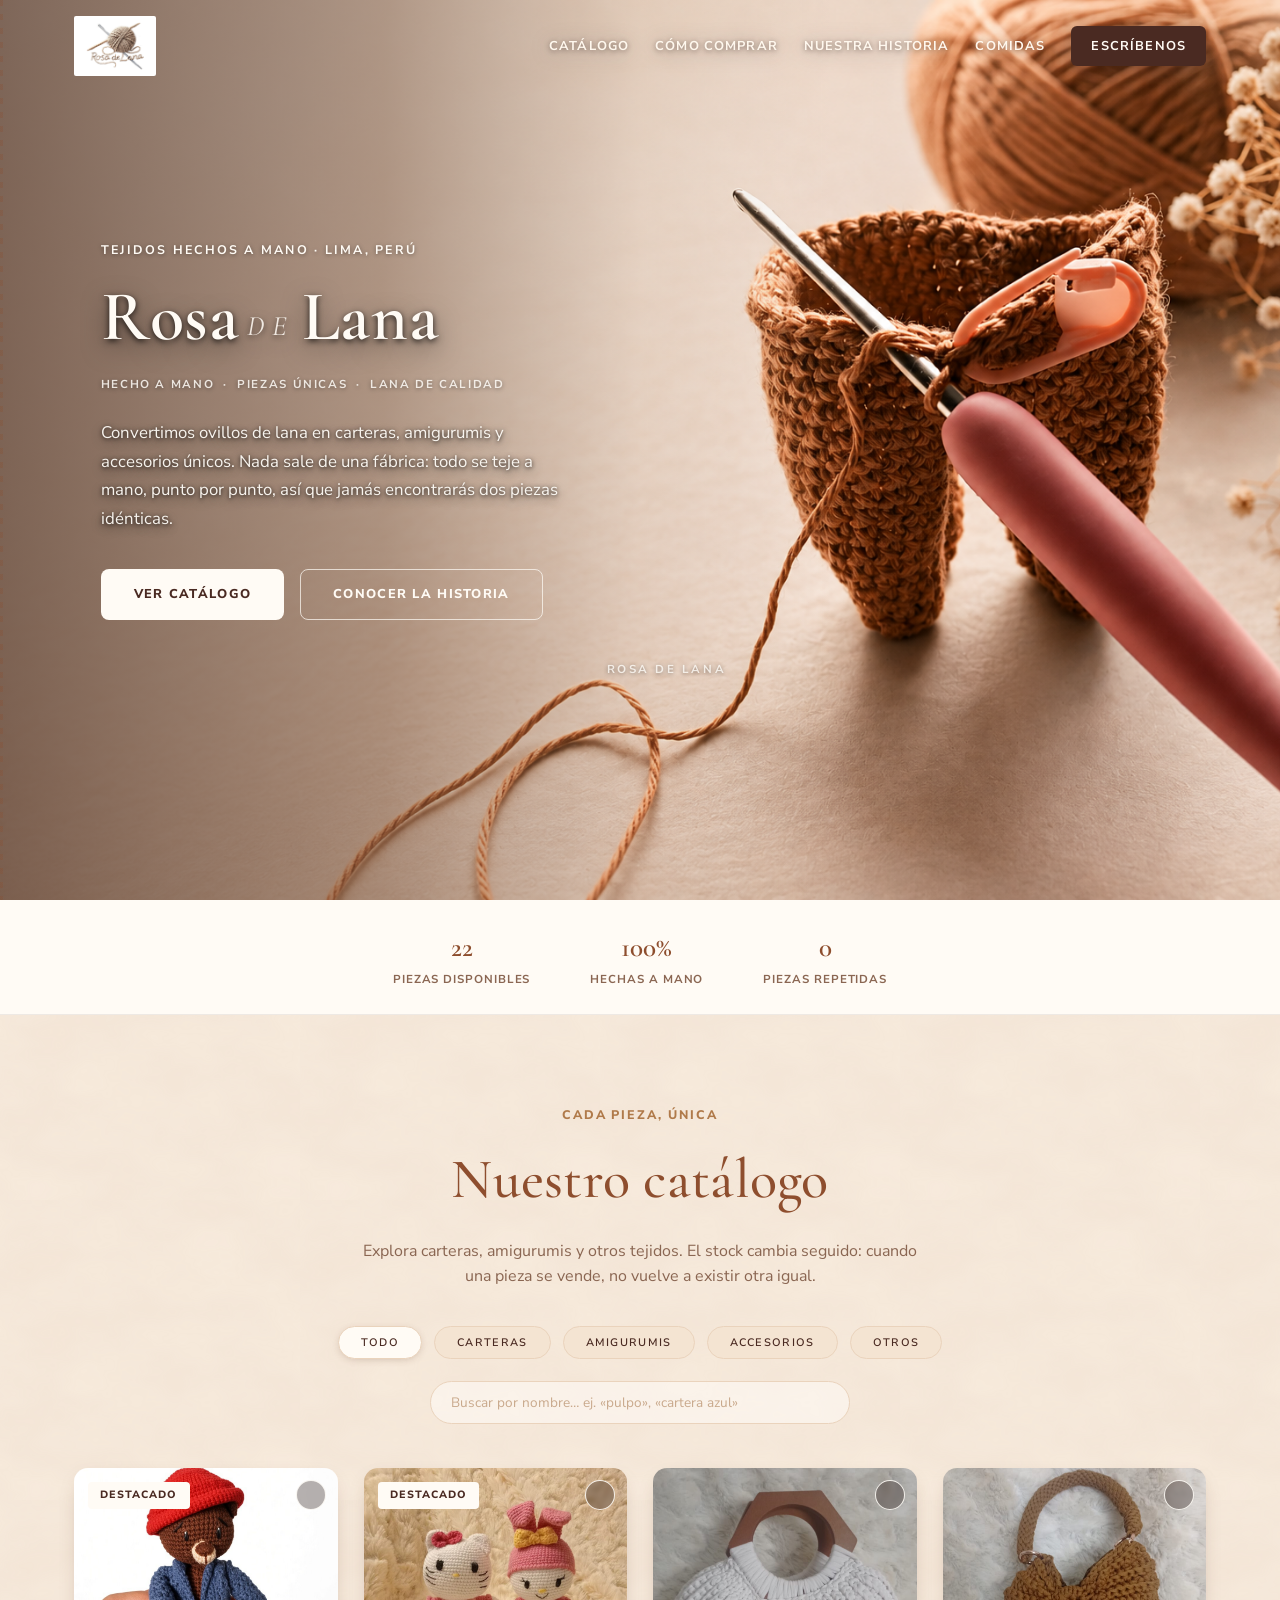
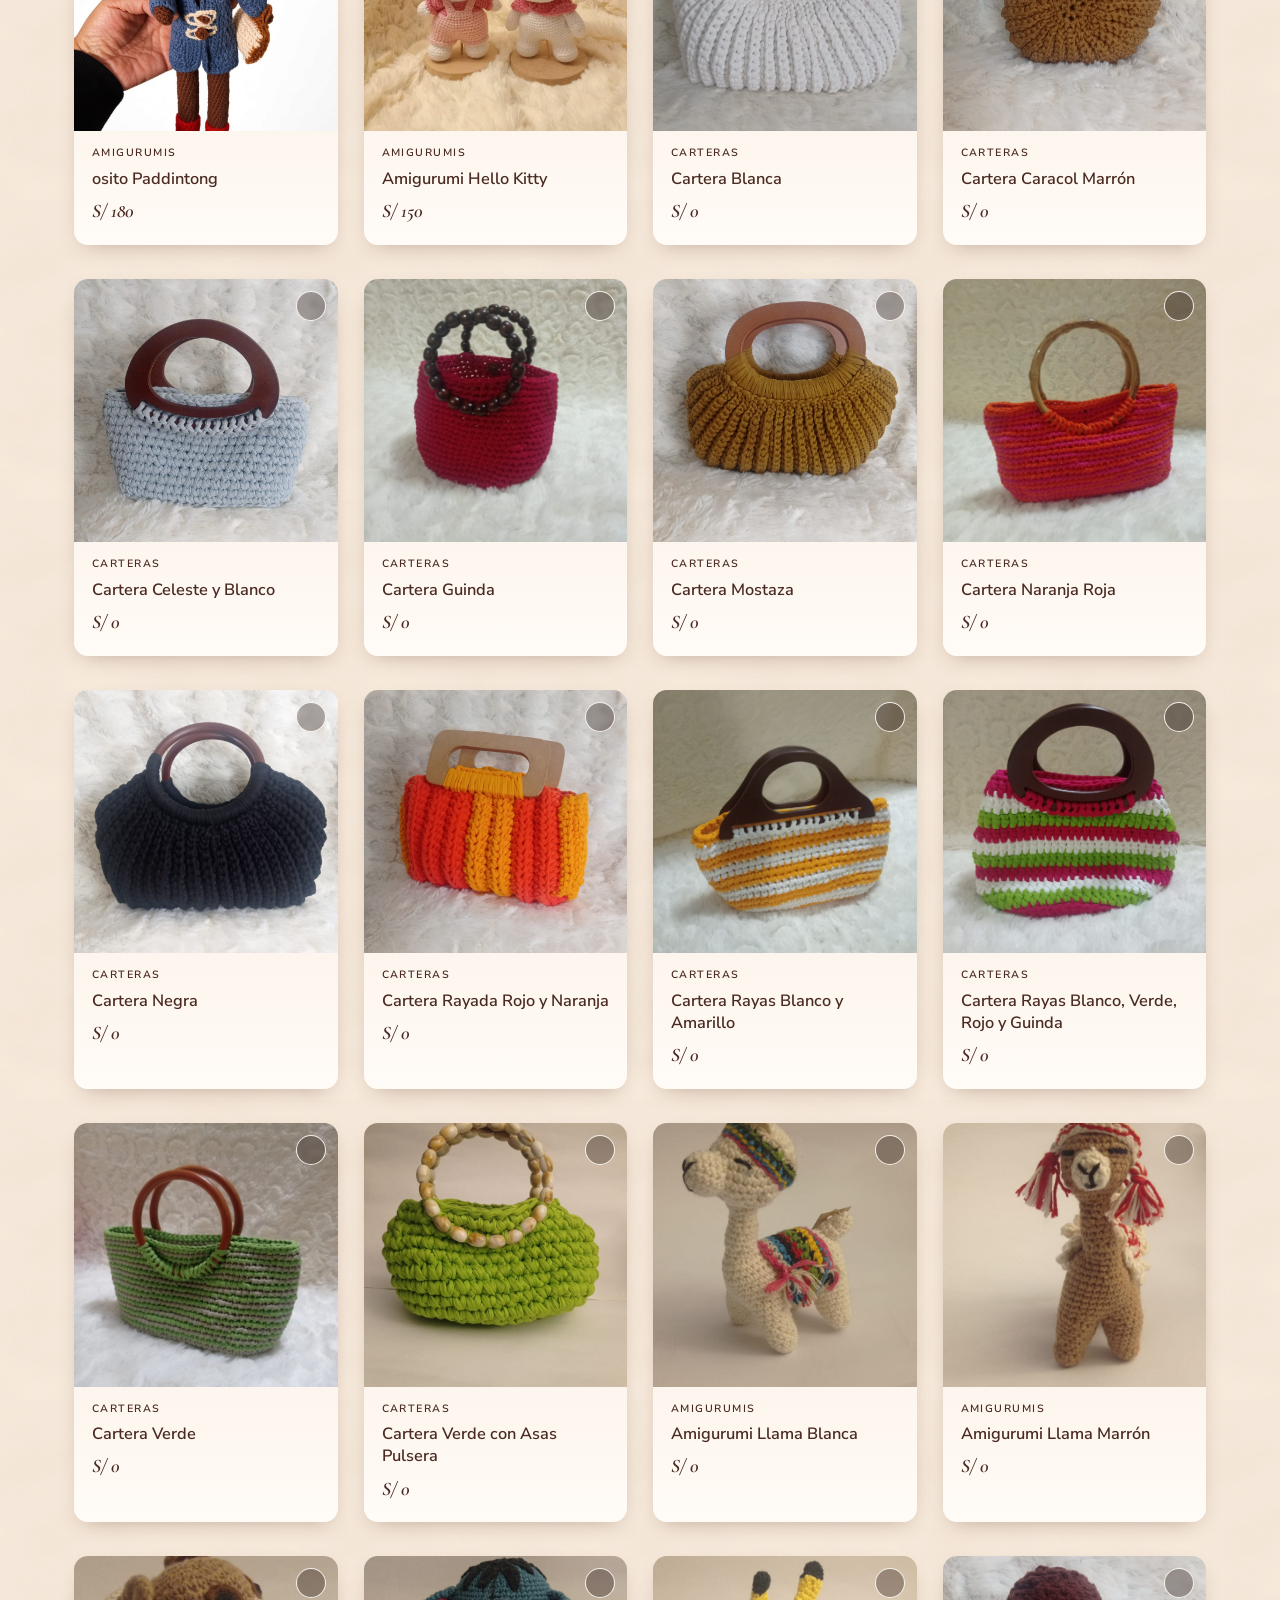
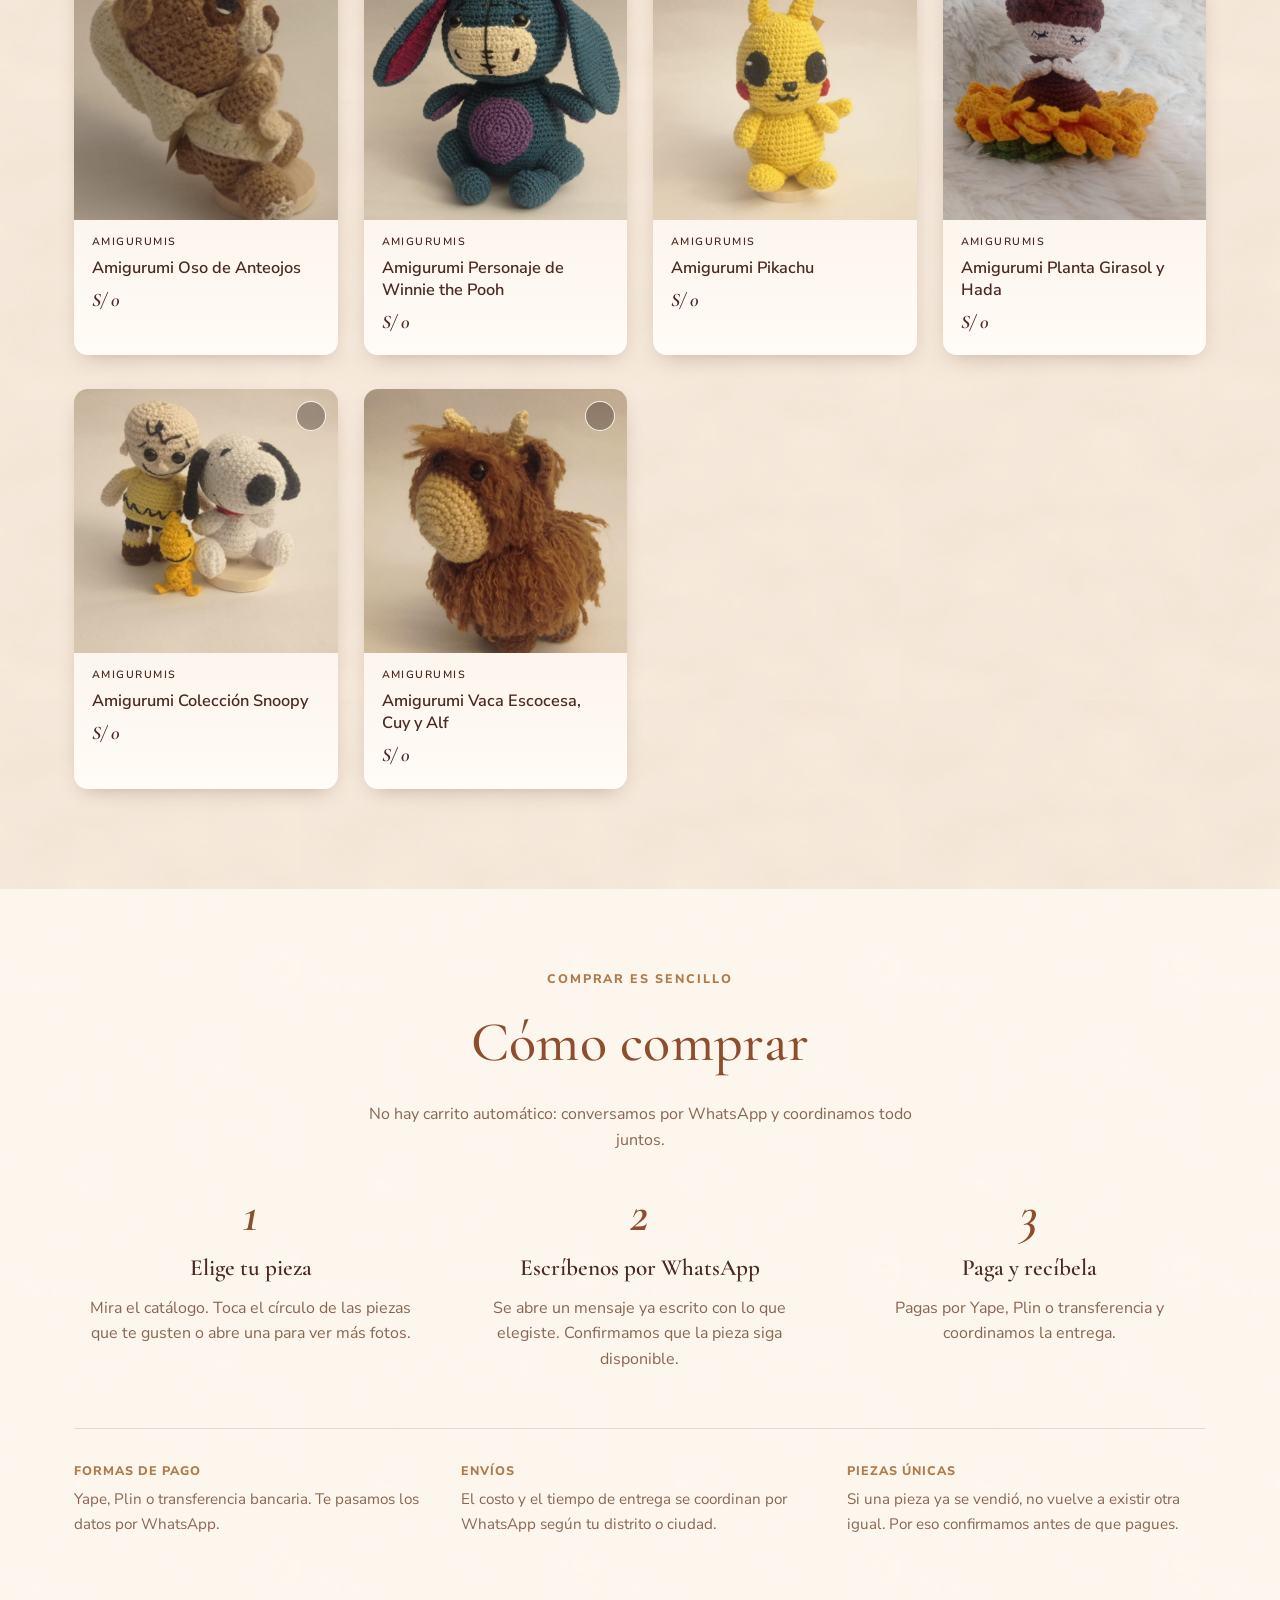
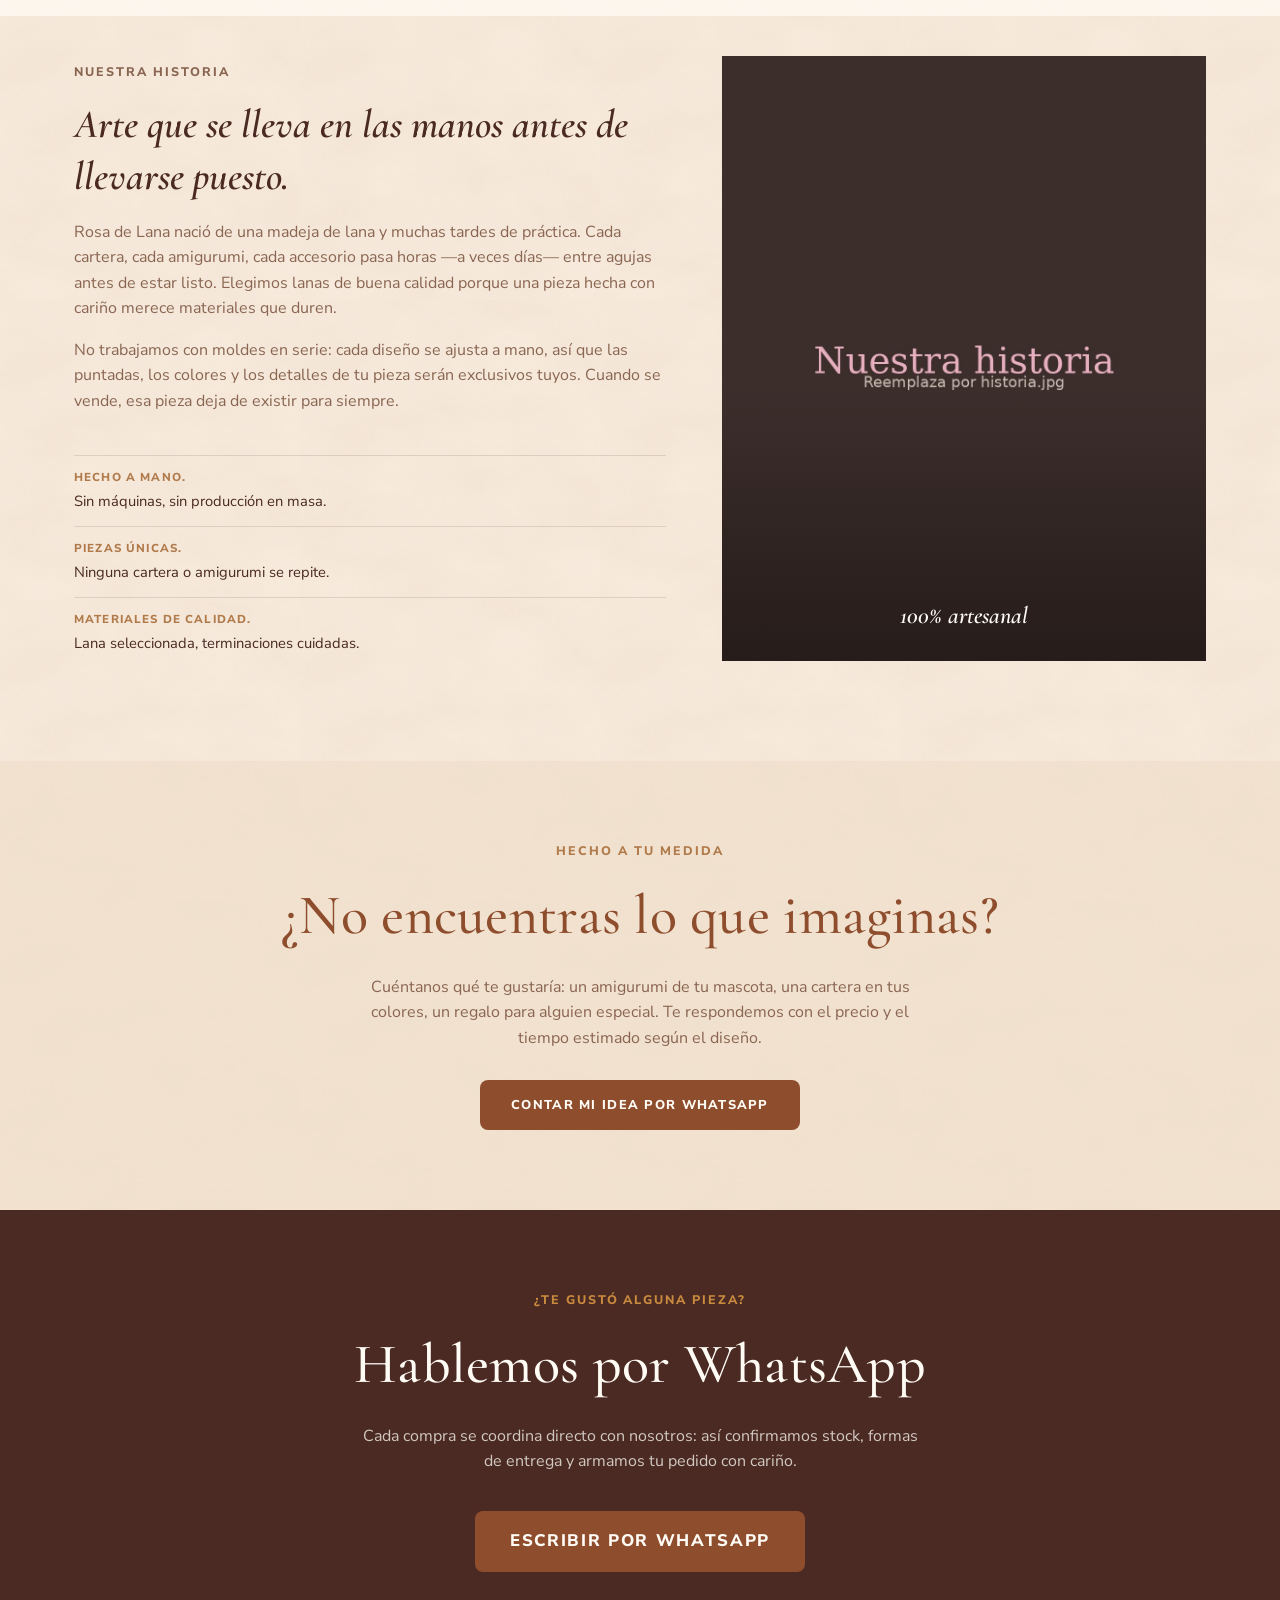
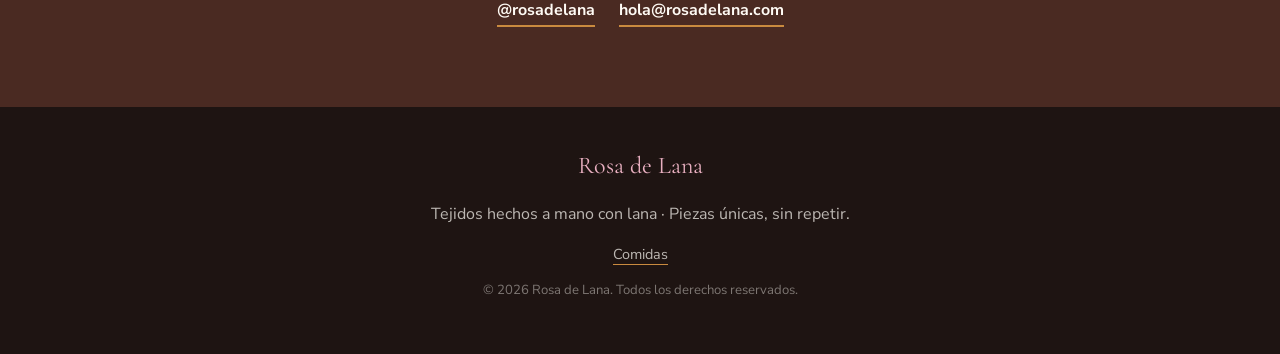
==== index.html @ e9d0786c "Add files via upload" ====
<!DOCTYPE html>
<html lang="es">
<head>
<meta charset="UTF-8">
<meta name="viewport" content="width=device-width, initial-scale=1.0">
<title>Rosa de Lana — Tejidos artesanales hechos a mano</title>
<meta name="description" content="Carteras, amigurumis y tejidos únicos hechos a mano con lana. Cada pieza es una obra de arte irrepetible.">
<meta name="theme-color" content="#8C3A52">
<!-- Vista previa al compartir el link por WhatsApp/Instagram.
     Cuando tengas dominio propio, cambia las dos direcciones de abajo. -->
<meta property="og:type" content="website">
<meta property="og:title" content="Rosa de Lana — Tejidos artesanales hechos a mano">
<meta property="og:description" content="Carteras, amigurumis y accesorios tejidos a mano en Lima. Cada pieza es única.">
   <meta property="og:image" content="https://rosadelana.com/hero.jpg">
   <meta property="og:url" content="https://rosadelana.com/">
<meta name="twitter:card" content="summary_large_image">

<link rel="preconnect" href="https://fonts.googleapis.com">
<link rel="preconnect" href="https://fonts.gstatic.com" crossorigin>
<link href="https://fonts.googleapis.com/css2?family=Cormorant+Garamond:ital,wght@0,400;0,500;0,600;0,700;1,500;1,600&family=Nunito+Sans:ital,wght@0,400;0,600;0,700;0,800;1,600&display=swap" rel="stylesheet">

<link rel="stylesheet" href="styles.css?v=7">
<link rel="icon" href="data:image/svg+xml,<svg xmlns=%22http://www.w3.org/2000/svg%22 viewBox=%220 0 100 100%22><text y=%22.9em%22 font-size=%2290%22>🧶</text></svg>">
</head>
<body>

<div class="hilo-decorativo" aria-hidden="true"></div>

<header class="site-header">
  <div class="contenedor header-inner">
    <a href="#inicio" class="logo">
      <img src="logo.png" alt="Rosa de Lana" class="logo-imagen" style="height:48px;width:auto;">
    </a>
    <button class="menu-toggle" id="menuToggle" aria-label="Abrir menú" aria-expanded="false">
      <span></span><span></span><span></span>
    </button>
    <nav class="nav" id="navMenu">
      <a href="#catalogo">Catálogo</a>
      <a href="#como-comprar">Cómo comprar</a>
      <a href="#nosotros">Nuestra historia</a>
      <a href="comidas.html" data-comidas>Comidas</a>
      <a href="#contacto" class="nav-cta">Escríbenos</a>
    </nav>
  </div>
</header>

<main>
  <!-- HERO -->
  <section class="hero" id="inicio">
    <div class="hero-fondo" style="background-image:url('hero.jpg');"></div>
    <div class="hero-velo"></div>
    <div class="contenedor hero-contenido">
      <p class="hero-eyebrow">Tejidos hechos a mano · Lima, Perú</p>
      <h1 class="hero-titulo">Rosa<span class="hero-titulo-guion">de</span>Lana</h1>
      <p class="hero-tags">HECHO A MANO &nbsp;·&nbsp; PIEZAS ÚNICAS &nbsp;·&nbsp; LANA DE CALIDAD</p>
      <p class="hero-parrafo">
        Convertimos ovillos de lana en carteras, amigurumis y accesorios
        únicos. Nada sale de una fábrica: todo se teje a mano, punto por
        punto, así que jamás encontrarás dos piezas idénticas.
      </p>
      <div class="hero-acciones">
        <a href="#catalogo" class="boton boton-hero-primario">Ver catálogo</a>
        <a href="#nosotros" class="boton boton-hero-fantasma">Conocer la historia</a>
      </div>
    </div>
    <p class="hero-firma">Rosa de Lana</p>
  </section>

  <div class="hero-datos-franja">
    <div class="contenedor hero-datos">
      <div><strong id="statPiezas">—</strong><span>piezas disponibles</span></div>
      <div><strong>100%</strong><span>hechas a mano</span></div>
      <div><strong>0</strong><span>piezas repetidas</span></div>
    </div>
  </div>

  <!-- CATALOGO -->
  <section class="catalogo" id="catalogo">
    <div class="contenedor">
      <p class="eyebrow eyebrow-centrado">Cada pieza, única</p>
      <h2 class="titulo-seccion">Nuestro catálogo</h2>
      <p class="subtitulo-seccion">
        Explora carteras, amigurumis y otros tejidos. El stock cambia seguido:
        cuando una pieza se vende, no vuelve a existir otra igual.
      </p>

      <div class="filtros" id="filtros" role="tablist" aria-label="Filtrar por categoría">
        <!-- generado por JS -->
      </div>

      <div class="buscador">
        <input type="search" id="buscador" placeholder="Buscar por nombre… ej. «pulpo», «cartera azul»" aria-label="Buscar producto">
      </div>

      <div class="grid-productos" id="gridProductos">
        <!-- generado por JS -->
      </div>

      <p class="sin-resultados" id="sinResultados" hidden>
        No encontramos piezas con ese filtro. Prueba con otra categoría o búsqueda.
      </p>
    </div>
  </section>

  <!-- COMO COMPRAR -->
  <section class="comprar" id="como-comprar">
    <div class="contenedor">
      <p class="eyebrow eyebrow-centrado">Comprar es sencillo</p>
      <h2 class="titulo-seccion">Cómo comprar</h2>
      <p class="subtitulo-seccion">
        No hay carrito automático: conversamos por WhatsApp y coordinamos todo juntos.
      </p>

      <ol class="pasos">
        <li class="paso">
          <span class="paso-numero" aria-hidden="true">1</span>
          <h3>Elige tu pieza</h3>
          <p>Mira el catálogo. Toca el círculo de las piezas que te gusten o abre una para ver más fotos.</p>
        </li>
        <li class="paso">
          <span class="paso-numero" aria-hidden="true">2</span>
          <h3>Escríbenos por WhatsApp</h3>
          <p>Se abre un mensaje ya escrito con lo que elegiste. Confirmamos que la pieza siga disponible.</p>
        </li>
        <li class="paso">
          <span class="paso-numero" aria-hidden="true">3</span>
          <h3>Paga y recíbela</h3>
          <p>Pagas por Yape, Plin o transferencia y coordinamos la entrega.</p>
        </li>
      </ol>

      <div class="info-compra">
        <div class="info-compra-bloque">
          <h3>Formas de pago</h3>
          <p>Yape, Plin o transferencia bancaria. Te pasamos los datos por WhatsApp.</p>
        </div>
        <div class="info-compra-bloque">
          <h3>Envíos</h3>
          <p>El costo y el tiempo de entrega se coordinan por WhatsApp según tu distrito o ciudad.</p>
        </div>
        <div class="info-compra-bloque">
          <h3>Piezas únicas</h3>
          <p>Si una pieza ya se vendió, no vuelve a existir otra igual. Por eso confirmamos antes de que pagues.</p>
        </div>
      </div>
    </div>
  </section>

  <!-- NOSOTROS -->
  <section class="nosotros" id="nosotros">
    <div class="contenedor nosotros-inner">
      <div class="nosotros-texto">
        <p class="eyebrow">Nuestra historia</p>
        <h2>Arte que se lleva en las manos antes de llevarse puesto.</h2>
        <p>
          Rosa de Lana nació de una madeja de lana y muchas tardes de práctica.
          Cada cartera, cada amigurumi, cada accesorio pasa horas —a veces
          días— entre agujas antes de estar listo. Elegimos lanas de buena
          calidad porque una pieza hecha con cariño merece materiales que
          duren.
        </p>
        <p>
          No trabajamos con moldes en serie: cada diseño se ajusta a mano, así
          que las puntadas, los colores y los detalles de tu pieza serán
          exclusivos tuyos. Cuando se vende, esa pieza deja de existir para
          siempre.
        </p>
        <ul class="lista-valores">
          <li><strong>Hecho a mano.</strong> Sin máquinas, sin producción en masa.</li>
          <li><strong>Piezas únicas.</strong> Ninguna cartera o amigurumi se repite.</li>
          <li><strong>Materiales de calidad.</strong> Lana seleccionada, terminaciones cuidadas.</li>
        </ul>
      </div>
      <div class="nosotros-foto" aria-hidden="true" style="background-image:url('historia.jpg');">
        <div class="nosotros-foto-velo"></div>
        <p class="nosotros-foto-texto">100% artesanal</p>
      </div>
    </div>
  </section>

  <!-- ENCARGOS -->
  <section class="encargos" id="encargos">
    <div class="contenedor encargos-inner">
      <p class="eyebrow eyebrow-centrado">Hecho a tu medida</p>
      <h2 class="titulo-seccion">¿No encuentras lo que imaginas?</h2>
      <p class="subtitulo-seccion">
        Cuéntanos qué te gustaría: un amigurumi de tu mascota, una cartera en tus
        colores, un regalo para alguien especial. Te respondemos con el precio y
        el tiempo estimado según el diseño.
      </p>
      <a href="#" id="whatsappEncargo" class="boton boton-primario" target="_blank" rel="noopener">
        Contar mi idea por WhatsApp
      </a>
    </div>
  </section>

  <!-- CONTACTO -->
  <section class="contacto" id="contacto">
    <div class="contenedor contacto-inner">
      <p class="eyebrow eyebrow-centrado">¿Te gustó alguna pieza?</p>
      <h2 class="titulo-seccion">Hablemos por WhatsApp</h2>
      <p class="subtitulo-seccion">
        Cada compra se coordina directo con nosotros: así confirmamos stock,
        formas de entrega y armamos tu pedido con cariño.
      </p>
      <a href="#" id="whatsappGeneral" class="boton boton-primario boton-grande" target="_blank" rel="noopener">
        Escribir por WhatsApp
      </a>
      <div class="redes">
        <a href="#" id="linkInstagram" target="_blank" rel="noopener">Instagram</a>
        <a href="#" id="linkEmail">Correo</a>
      </div>
    </div>
  </section>
</main>

<footer class="site-footer">
  <div class="contenedor footer-inner">
    <span class="logo-texto logo-footer">Rosa de Lana</span>
    <p>Tejidos hechos a mano con lana · Piezas únicas, sin repetir.</p>
    <p class="footer-links"><a href="comidas.html" data-comidas>Comidas</a></p>
    <p class="footer-copy">© <span id="anioActual"></span> Rosa de Lana. Todos los derechos reservados.</p>
  </div>
</footer>

<div class="barra-seleccion" id="barraSeleccion" hidden>
  <div class="contenedor barra-seleccion-inner">
    <p class="barra-seleccion-texto">
      <strong id="barraSeleccionCantidad">0</strong> pieza(s) seleccionada(s)
    </p>
    <div class="barra-seleccion-acciones">
      <button type="button" class="barra-seleccion-vaciar" id="barraSeleccionVaciar">Vaciar</button>
      <a href="#" id="barraSeleccionEnviar" class="boton boton-primario" target="_blank" rel="noopener">Consultar todo por WhatsApp</a>
    </div>
  </div>
</div>

<div class="modal-producto" id="modalProducto" hidden>
  <div class="modal-fondo" id="modalFondo"></div>
  <div class="modal-caja" role="dialog" aria-modal="true" aria-labelledby="modalTitulo">
    <button class="modal-cerrar" id="modalCerrar" aria-label="Cerrar">✕</button>

    <div class="modal-galeria">
      <div class="modal-imagen-principal">
        <img id="modalImagen" src="" alt="">
      </div>
      <div class="modal-miniaturas" id="modalMiniaturas">
        <!-- generado por JS solo si hay más de una foto -->
      </div>
    </div>

    <div class="modal-info">
      <p class="modal-categoria" id="modalCategoria"></p>
      <h3 id="modalTitulo"></h3>
      <p class="modal-precio" id="modalPrecio"></p>
      <p class="modal-descripcion" id="modalDescripcion"></p>
      <ul class="modal-ficha" id="modalFicha" hidden></ul>
      <a href="#" id="modalWhatsapp" class="boton boton-primario" target="_blank" rel="noopener">Consultar por WhatsApp</a>
    </div>
  </div>
</div>

<script src="productos.js?v=5"></script>
<script src="main.js?v=6"></script>
</body>
</html>
---- styles.css ----
/* ============================================================
   ROSA DE LANA — Tokens de diseño
   ============================================================ */
:root {
  /* Color */
  --rosa-oscuro: #8C3A52;      /* marca — rosa vino */
  --rosa-oscuro-hover: #742E43;
  --rosa-claro: #E8AFC0;       /* blush suave */
  --lana-crema: #F4EBDC;       /* fondo — lana cruda */
  --lana-crema-alt: #ECE0CC;   /* fondo alterno, tarjetas */
  --lana-tostado: #C98A3F;     /* acento — lana tostada / mostaza */
  --cafe-profundo: #2B1D1B;    /* texto principal, casi negro cálido */
  --cafe-suave: #5C4A42;       /* texto secundario */
  --blanco-hilo: #FFFCF7;

  /* Tipografía */
  --fuente-display: 'Cormorant Garamond', 'Georgia', serif;
  --fuente-cuerpo: 'Nunito Sans', system-ui, sans-serif;
  --fuente-precio: 'Cormorant Garamond', 'Georgia', serif;

  /* Layout */
  --ancho-maximo: 1180px;
  --radio-suave: 14px;
  --sombra-tarjeta: 0 10px 30px -12px rgba(43, 29, 27, 0.28);
}

* { box-sizing: border-box; }
html { scroll-behavior: smooth; }

body {
  margin: 0;
  background: var(--lana-crema);
  color: var(--cafe-profundo);
  font-family: var(--fuente-cuerpo);
  font-size: 16px;
  line-height: 1.6;
  -webkit-font-smoothing: antialiased;
}

img { max-width: 100%; display: block; }
a { color: inherit; text-decoration: none; }
ul { padding: 0; margin: 0; list-style: none; }

.contenedor {
  max-width: var(--ancho-maximo);
  margin: 0 auto;
  padding: 0 24px;
}

:focus-visible {
  outline: 3px solid var(--lana-tostado);
  outline-offset: 3px;
}

@media (prefers-reduced-motion: reduce) {
  *, *::before, *::after { animation: none !important; transition: none !important; }
  html { scroll-behavior: auto; }
}

/* Hilo decorativo fijo a la izquierda, como una hebra que recorre la página */
.hilo-decorativo {
  position: fixed;
  top: 0; left: 0; bottom: 0;
  width: 3px;
  background: repeating-linear-gradient(
    to bottom,
    var(--rosa-oscuro) 0 6px,
    transparent 6px 14px
  );
  opacity: 0.35;
  z-index: 5;
  pointer-events: none;
}
@media (max-width: 720px) { .hilo-decorativo { display: none; } }

/* ============================================================
   Botones
   ============================================================ */
.boton {
  display: inline-flex;
  align-items: center;
  justify-content: center;
  gap: 8px;
  padding: 14px 30px;
  border-radius: 2px;
  font-family: var(--fuente-cuerpo);
  font-weight: 800;
  font-size: 0.8rem;
  letter-spacing: 0.1em;
  text-transform: uppercase;
  border: 1px solid transparent;
  cursor: pointer;
  transition: transform 0.15s ease, box-shadow 0.15s ease, background 0.15s ease;
}
.boton-primario {
  background: var(--rosa-oscuro);
  color: var(--blanco-hilo);
}
.boton-primario:hover {
  background: var(--rosa-oscuro-hover);
  transform: translateY(-2px);
  box-shadow: 0 10px 20px -8px rgba(140, 58, 82, 0.55);
}
.boton-fantasma {
  background: transparent;
  color: var(--cafe-profundo);
  border-color: var(--cafe-profundo);
}
.boton-fantasma:hover {
  background: var(--cafe-profundo);
  color: var(--blanco-hilo);
}
.boton-grande { padding: 16px 34px; font-size: 1.05rem; }

#catalogo, #nosotros, #contacto {
  scroll-margin-top: 90px;
}

/* ============================================================
   Modal de detalle de producto
   ============================================================ */
.modal-producto {
  position: fixed; inset: 0;
  z-index: 100;
  display: flex;
  align-items: center;
  justify-content: center;
  padding: 20px;
}
.modal-producto[hidden] {
  display: none;
}
.modal-fondo {
  position: absolute; inset: 0;
  background: rgba(20, 13, 12, 0.7);
}
.modal-caja {
  position: relative;
  background: var(--blanco-hilo);
  max-width: 820px;
  width: 100%;
  max-height: 90vh;
  overflow-y: auto;
  display: grid;
  grid-template-columns: 1fr 1fr;
  box-shadow: 0 30px 60px -20px rgba(0,0,0,0.4);
}
.modal-cerrar {
  position: absolute;
  top: 14px; right: 14px;
  width: 36px; height: 36px;
  border-radius: 50%;
  border: none;
  background: var(--blanco-hilo);
  box-shadow: 0 2px 8px rgba(0,0,0,0.2);
  cursor: pointer;
  font-size: 1rem;
  z-index: 2;
}

.modal-galeria { background: var(--lana-crema-alt); display: flex; flex-direction: column; }
.modal-imagen-principal { aspect-ratio: 1 / 1; overflow: hidden; }
.modal-imagen-principal img { width: 100%; height: 100%; object-fit: cover; display: block; }

.modal-miniaturas {
  display: flex;
  gap: 8px;
  padding: 10px;
  overflow-x: auto;
}
.modal-miniatura {
  width: 56px; height: 56px;
  flex-shrink: 0;
  overflow: hidden;
  border: 2px solid transparent;
  cursor: pointer;
  padding: 0;
  background: none;
  opacity: 0.7;
  transition: opacity 0.15s ease, border-color 0.15s ease;
}
.modal-miniatura img { width: 100%; height: 100%; object-fit: cover; display: block; }
.modal-miniatura:hover { opacity: 1; }
.modal-miniatura.activa { opacity: 1; border-color: var(--rosa-oscuro); }

.modal-info { padding: 34px 30px; display: flex; flex-direction: column; }
.modal-categoria {
  font-size: 0.72rem;
  font-weight: 800;
  letter-spacing: 0.1em;
  text-transform: uppercase;
  color: var(--lana-tostado);
  margin: 0 0 8px;
}
.modal-info h3 {
  font-family: var(--fuente-display);
  font-weight: 600;
  font-size: 1.6rem;
  margin: 0 0 10px;
}
.modal-precio {
  font-family: var(--fuente-precio);
  font-style: italic;
  font-weight: 600;
  font-size: 1.8rem;
  color: var(--rosa-oscuro);
  margin: 0 0 18px;
}
.modal-descripcion { color: var(--cafe-suave); margin: 0 0 26px; flex-grow: 1; line-height: 1.6; }

@media (max-width: 640px) {
  .modal-caja { grid-template-columns: 1fr; }
  .modal-imagen-principal { aspect-ratio: 5/4; }
}

/* ============================================================
   Header
   ============================================================ */
.site-header {
  position: fixed;
  top: 0; left: 0; right: 0;
  z-index: 50;
  background: transparent;
  border-bottom: 1px solid transparent;
  transition: background 0.3s ease, border-color 0.3s ease;
}
.site-header.encabezado-solido {
  background: rgba(244, 235, 220, 0.92);
  backdrop-filter: blur(8px);
  border-bottom: 1px solid rgba(43, 29, 27, 0.08);
}
.header-inner {
  display: flex;
  align-items: center;
  justify-content: space-between;
  padding-top: 16px;
  padding-bottom: 16px;
}
.logo {
  display: inline-flex;
  align-items: center;
  position: relative;
  background: rgba(255, 252, 247, 0.85);
  padding: 6px 12px;
  border-radius: 6px;
}
.logo-imagen {
  height: 44px;
  width: auto;
  display: block;
}
.logo-texto {
  font-family: var(--fuente-display);
  font-size: 1.5rem;
  color: var(--rosa-oscuro);
}
.logo-subrayado {
  display: block;
  width: 60%;
  height: 4px;
  margin-top: 2px;
  background: repeating-linear-gradient(to right, var(--lana-tostado) 0 5px, transparent 5px 10px);
  border-radius: 4px;
}

.nav { display: flex; align-items: center; gap: 34px; filter: drop-shadow(0 2px 10px rgba(43, 29, 27, 0.35));}
.nav a {
  font-weight: 700;
  font-size: 0.8rem;
  letter-spacing: 0.09em;
  text-transform: uppercase;
  color: #fff8ee;
  text-shadow: 0 1px 5px rgba(43, 29, 27, 0.5);
  position: relative;
  transition: color 0.3s ease, text-shadow 0.3s ease;
}
.site-header.encabezado-solido .nav a {
  color: var(--cafe-profundo);
  text-shadow: none;
}
.nav a.nav-cta,
.site-header.encabezado-solido .nav a.nav-cta {
  color: var(--blanco-hilo);
  text-shadow: none;
}
.nav a:not(.nav-cta)::after {
  content: "";
  position: absolute;
  left: 0; bottom: -6px;
  width: 0%; height: 2px;
  background: var(--rosa-oscuro);
  transition: width 0.2s ease;
}
.nav a:not(.nav-cta):hover::after { width: 100%; }
.nav a.nav-cta {
  background: var(--cafe-profundo);
  color: var(--blanco-hilo);
  padding: 10px 20px;
  border-radius: 2px;
}
.nav a.nav-cta:hover { background: var(--rosa-oscuro); }

.menu-toggle {
  display: none;
  flex-direction: column;
  gap: 5px;
  background: none;
  border: none;
  cursor: pointer;
  padding: 8px;
}
.menu-toggle span {
  width: 24px; height: 2px;
  background: var(--blanco-hilo);
  border-radius: 2px;
  transition: background 0.3s ease;
}
.site-header.encabezado-solido .menu-toggle span {
  background: var(--cafe-profundo);
}

@media (max-width: 760px) {
  .menu-toggle { display: flex; }
  .nav {
    position: absolute;
    top: 100%; left: 0; right: 0;
    background: var(--lana-crema);
    flex-direction: column;
    align-items: flex-start;
    gap: 4px;
    padding: 12px 24px 20px;
    border-bottom: 1px solid rgba(43,29,27,0.08);
    display: none;
  }
  .nav.abierto { display: flex; }
  .nav.abierto a {
    color: var(--cafe-profundo);
    text-shadow: none;
  }
  .nav a { width: 100%; padding: 10px 0; }
  .nav-cta { text-align: center; margin-top: 6px; }
}

/* ============================================================
   Hero — foto editorial de fondo
   ============================================================ */
.hero {
  position: relative;
  min-height: 100vh;
  display: flex;
  flex-direction: column;
  align-items: center;
  justify-content: center;
  text-align: center;
  overflow: hidden;
  color: var(--blanco-hilo);
  padding: 90px 24px 60px;
}
.hero-fondo {
  position: absolute; inset: 0;
  background-color: var(--cafe-profundo);
  background-size: cover;
  background-position: center;
  z-index: 0;
}
.hero-velo {
  position: absolute;
  inset: 0;
  background: linear-gradient(
    to right,
    rgba(84, 53, 36, 0.75) 0%,
    rgba(112, 74, 49, 0.55) 30%,
    rgba(156, 118, 86, 0.18) 50%,
    transparent 65%
  );
  z-index: 1;
}
.hero-contenido {
  position: relative;
  z-index: 2;
  max-width: 720px;
}

.hero-eyebrow {
  font-family: var(--fuente-cuerpo);
  font-size: 0.78rem;
  font-weight: 700;
  letter-spacing: 0.18em;
  text-transform: uppercase;
  color: var(--blanco-hilo);
  text-shadow: 0 1px 4px rgba(0,0,0,0.4);
  margin: 0 0 22px;
}

.hero-titulo {
  font-family: var(--fuente-display);
  font-weight: 600;
  font-size: clamp(3.4rem, 9vw, 6.4rem);
  line-height: 1;
  letter-spacing: 0.01em;
  margin: 0 0 22px;
  color: var(--blanco-hilo);
  text-shadow: 0 2px 6px rgba(0,0,0,0.8),0 8px 24px rgba(0,0,0,0.5);
}
.hero-titulo-guion {
  display: inline-block;
  font-style: italic;
  font-weight: 400;
  font-size: 0.4em;
  vertical-align: middle;
  margin: 0 0.25em;
  letter-spacing: 0.3em;
  text-transform: uppercase;
  opacity: 0.85;
}

.hero-tags {
  font-family: var(--fuente-cuerpo);
  font-size: 0.72rem;
  font-weight: 700;
  letter-spacing: 0.14em;
  text-transform: uppercase;
  color: rgba(255,252,247,0.85);
  text-shadow: 0 1px 4px rgba(0,0,0,0.4);
  margin: 0 0 26px;
}

.hero-parrafo {
  font-family: var(--fuente-cuerpo);
  font-style: normal;
  font-weight: 400;
  color: rgba(255,252,247,0.95);
  text-shadow: 0 1px 4px rgba(0,0,0,0.8), 0 4px 12px rgba(0,0,0,0.45);
  font-size: 1.05rem;
  line-height: 1.7;
  max-width: 46ch;
  margin: 0 auto 36px;
}

.hero-acciones { display: flex; gap: 16px; flex-wrap: wrap; justify-content: center; }

.boton-hero-primario {
  display: inline-flex;
  align-items: center;
  justify-content: center;
  padding: 14px 32px;
  border-radius: 2px;
  background: var(--blanco-hilo);
  color: var(--cafe-profundo);
  font-family: var(--fuente-cuerpo);
  font-weight: 800;
  font-size: 0.8rem;
  letter-spacing: 0.1em;
  text-transform: uppercase;
  transition: background 0.15s ease, transform 0.15s ease;
}
.boton-hero-primario:hover { background: var(--lana-tostado); color: var(--blanco-hilo); transform: translateY(-2px); }

.boton-hero-fantasma {
  display: inline-flex;
  align-items: center;
  justify-content: center;
  padding: 14px 32px;
  border-radius: 2px;
  border: 1px solid rgba(255,252,247,0.7);
  color: var(--blanco-hilo);
  font-family: var(--fuente-cuerpo);
  font-weight: 800;
  font-size: 0.8rem;
  letter-spacing: 0.1em;
  text-transform: uppercase;
  transition: background 0.15s ease, transform 0.15s ease;
}
.boton-hero-fantasma:hover { background: rgba(255,252,247,0.12); transform: translateY(-2px); }

.hero-firma {
  position: relative;
  z-index: 2;
  margin-top: 40px;
  font-family: var(--fuente-cuerpo);
  font-size: 0.72rem;
  font-weight: 700;
  letter-spacing: 0.22em;
  text-transform: uppercase;
  color: rgba(255,252,247,0.8);
  text-shadow: 0 1px 4px rgba(0,0,0,0.4);
}

.hero-datos-franja {
  background: var(--blanco-hilo);
  border-bottom: 1px solid rgba(43,29,27,0.08);
}
.hero-datos {
  display: flex;
  justify-content: center;
  gap: 60px;
  padding: 26px 24px;
  flex-wrap: wrap;
}
.hero-datos strong {
  display: block;
  font-family: var(--fuente-display);
  font-size: 1.7rem;
  font-weight: 600;
  color: var(--rosa-oscuro);
  text-align: center;
}
.hero-datos span {
  display: block;
  text-align: center;
  font-size: 0.72rem;
  font-weight: 700;
  letter-spacing: 0.08em;
  text-transform: uppercase;
  color: var(--cafe-suave);
}

@media (max-width: 640px) {
  .hero {
    min-height: 100vh;
    min-height: 100svh; /* usa la altura real visible en móvil, sin la barra del navegador */
    padding-top: 100px;
  }
  .hero-fondo {
    background-position: 68% center;
  }
  .hero-datos { gap: 32px; }

  /* Sombra más marcada en cada letra, solo para pantallas de celular */
  .hero-eyebrow,
  .hero-titulo,
  .hero-tags,
  .hero-parrafo,
  .hero-firma {
    text-shadow: 0 1px 3px rgba(0,0,0,0.85), 0 2px 8px rgba(0,0,0,0.6);
  }
}

/* ============================================================
   Catálogo
   ============================================================ */
.catalogo { padding: 90px 0 100px; }
.eyebrow {
  font-family: var(--fuente-cuerpo);
  font-size: 0.78rem;
  font-weight: 800;
  letter-spacing: 0.16em;
  text-transform: uppercase;
  color: var(--lana-tostado);
  margin: 0 0 10px;
}
.eyebrow-centrado { text-align: center; }
.titulo-seccion {
  font-family: var(--fuente-display);
  font-weight: 600;
  font-size: clamp(2.1rem, 3.8vw, 2.8rem);
  text-align: center;
  margin: 0 0 14px;
}
.subtitulo-seccion {
  text-align: center;
  max-width: 56ch;
  margin: 0 auto 36px;
  color: var(--cafe-suave);
}

.filtros {
  display: flex;
  flex-wrap: wrap;
  justify-content: center;
  gap: 10px;
  margin-bottom: 20px;
}
.filtro-boton {
  padding: 9px 20px;
  border-radius: 999px;
  border: 1px solid var(--rosa-oscuro);
  background: transparent;
  color: var(--rosa-oscuro);
  font-family: var(--fuente-cuerpo);
  font-weight: 700;
  font-size: 0.72rem;
  letter-spacing: 0.08em;
  text-transform: uppercase;
  cursor: pointer;
  transition: all 0.15s ease;
}
.filtro-boton:hover { background: rgba(140, 58, 82, 0.08); }
.filtro-boton.activo { background: var(--rosa-oscuro); color: var(--blanco-hilo); }

.buscador { max-width: 420px; margin: 0 auto 44px; }
.buscador input {
  width: 100%;
  padding: 12px 18px;
  border-radius: 999px;
  border: 2px solid rgba(43,29,27,0.15);
  background: var(--blanco-hilo);
  font-family: var(--fuente-cuerpo);
  font-size: 0.95rem;
  color: var(--cafe-profundo);
}
.buscador input:focus { border-color: var(--rosa-oscuro); }

.grid-productos {
  display: grid;
  grid-template-columns: repeat(auto-fill, minmax(250px, 1fr));
  gap: 34px 26px;
}

@media (max-width: 640px) {
  .grid-productos {
    grid-template-columns: repeat(2, 1fr);
    gap: 22px 14px;
  }
  .tarjeta-nombre { font-size: 0.82rem; }
  .tarjeta-precio { font-size: 1.15rem; }
  .tarjeta-categoria { font-size: 0.62rem; }
}

.sin-resultados {
  text-align: center;
  color: var(--cafe-suave);
  padding: 30px 0;
}

/* --- Tarjeta de producto, estilo editorial minimalista --- */
.tarjeta-producto {
  cursor: pointer;
}

.tarjeta-imagen {
  aspect-ratio: 4 / 5;
  overflow: hidden;
  background: var(--lana-crema-alt);
  margin-bottom: 16px;
  position: relative;
}
.tarjeta-imagen img {
  width: 100%; height: 100%;
  object-fit: cover;
  transition: transform 0.5s ease;
}
.tarjeta-producto:hover .tarjeta-imagen img { transform: scale(1.05); }

.cinta-destacado {
  position: absolute;
  top: 14px; left: 14px;
  background: var(--blanco-hilo);
  color: var(--cafe-profundo);
  font-size: 0.66rem;
  font-weight: 800;
  padding: 5px 12px;
  letter-spacing: 0.1em;
  text-transform: uppercase;
}
.etiqueta-vendido {
  position: absolute;
  inset: 0;
  background: rgba(43, 29, 27, 0.5);
  color: var(--blanco-hilo);
  display: flex;
  align-items: center;
  justify-content: center;
  font-family: var(--fuente-cuerpo);
  font-weight: 800;
  font-size: 0.78rem;
  letter-spacing: 0.14em;
  text-transform: uppercase;
}

.tarjeta-categoria {
  font-size: 0.68rem;
  font-weight: 800;
  letter-spacing: 0.1em;
  text-transform: uppercase;
  color: var(--cafe-suave);
  margin: 0 0 6px;
}
.tarjeta-nombre {
  font-family: var(--fuente-cuerpo);
  font-weight: 700;
  font-size: 0.92rem;
  margin: 0 0 6px;
  line-height: 1.35;
  color: var(--cafe-profundo);
}
.tarjeta-precio {
  font-family: var(--fuente-precio);
  font-style: italic;
  font-weight: 600;
  font-size: 1.35rem;
  color: var(--rosa-oscuro);
  margin: 0;
}

/* --- Botón "agregar a la consulta" --- */
.tarjeta-seleccionar {
  position: absolute;
  top: 12px; right: 12px;
  z-index: 2;
  width: 30px; height: 30px;
  border-radius: 50%;
  border: 1.5px solid rgba(255,252,247,0.9);
  background: rgba(43, 29, 27, 0.35);
  color: transparent;
  cursor: pointer;
  display: flex;
  align-items: center;
  justify-content: center;
  transition: background 0.15s ease, border-color 0.15s ease, transform 0.15s ease;
  backdrop-filter: blur(2px);
}
.tarjeta-seleccionar:hover { transform: scale(1.08); background: rgba(43, 29, 27, 0.55); }
.tarjeta-seleccionar-check { font-size: 0.85rem; font-weight: 800; }
.tarjeta-seleccionar.activo {
  background: var(--rosa-oscuro);
  border-color: var(--rosa-oscuro);
  color: var(--blanco-hilo);
}

/* --- Barra flotante de selección múltiple --- */
.barra-seleccion {
  position: fixed;
  left: 0; right: 0; bottom: 0;
  z-index: 60;
  background: var(--cafe-profundo);
  color: var(--blanco-hilo);
  box-shadow: 0 -8px 24px -8px rgba(0,0,0,0.35);
}
.barra-seleccion-inner {
  display: flex;
  align-items: center;
  justify-content: space-between;
  gap: 16px;
  padding: 14px 24px;
  flex-wrap: wrap;
}
.barra-seleccion-texto {
  margin: 0;
  font-size: 0.9rem;
}
.barra-seleccion-texto strong {
  font-family: var(--fuente-precio);
  font-style: italic;
  color: var(--lana-tostado);
  font-size: 1.15rem;
  margin-right: 4px;
}
.barra-seleccion-acciones { display: flex; align-items: center; gap: 16px; }
.barra-seleccion-vaciar {
  background: none;
  border: none;
  color: rgba(255,252,247,0.75);
  font-family: var(--fuente-cuerpo);
  font-size: 0.78rem;
  font-weight: 700;
  letter-spacing: 0.06em;
  text-transform: uppercase;
  text-decoration: underline;
  cursor: pointer;
  padding: 6px;
}
.barra-seleccion-vaciar:hover { color: var(--blanco-hilo); }
.barra-seleccion .boton-primario { padding: 11px 22px; font-size: 0.75rem; }

@media (max-width: 480px) {
  .barra-seleccion-inner { padding: 12px 16px; }
  .barra-seleccion-texto { font-size: 0.82rem; flex-basis: 100%; }
}

/* ============================================================
   Nosotros
   ============================================================ */
.nosotros { padding: 40px 0 100px; }
.nosotros-inner {
  display: grid;
  grid-template-columns: 1.1fr 0.9fr;
  gap: 56px;
  align-items: center;
}
.nosotros-texto {
  display: flex;
  flex-direction: column;
  justify-content: center;
}
.nosotros-texto h2 {
  font-family: var(--fuente-display);
  font-weight: 600;
  font-style: italic;
  font-size: clamp(1.9rem, 3.2vw, 2.5rem);
  line-height: 1.3;
  margin: 0 0 18px;
}
.nosotros-texto p { color: var(--cafe-suave); margin: 0 0 16px; }
.lista-valores { margin-top: 24px; display: flex; flex-direction: column; gap: 12px; }
.lista-valores li {
  padding-left: 0;
  border-top: 1px solid rgba(43,29,27,0.12);
  padding-top: 12px;
  color: var(--cafe-profundo);
  font-size: 0.92rem;
}
.lista-valores li strong {
  display: block;
  font-family: var(--fuente-cuerpo);
  font-size: 0.72rem;
  font-weight: 800;
  letter-spacing: 0.1em;
  text-transform: uppercase;
  color: var(--lana-tostado);
  margin-bottom: 4px;
}

.nosotros-foto {
  position: relative;
  aspect-ratio: 4 / 5;
  background-color: var(--lana-crema-alt);
  background-size: cover;
  background-position: center;
  display: flex;
  align-items: flex-end;
  overflow: hidden;
}
.nosotros-foto-velo {
  position: absolute; inset: 0;
  background: linear-gradient(180deg, rgba(20,13,12,0) 55%, rgba(20,13,12,0.55) 100%);
}
.nosotros-foto-texto {
  position: relative;
  z-index: 1;
  width: 100%;
  padding: 26px;
  margin: 0;
  color: var(--blanco-hilo);
  font-family: var(--fuente-display);
  font-style: italic;
  font-weight: 600;
  font-size: 1.5rem;
  text-align: center;
}

@media (max-width: 860px) {
  .nosotros-inner { grid-template-columns: 1fr; }
  .nosotros-foto { order: -1; aspect-ratio: 16/10; }
}

/* ============================================================
   Contacto
   ============================================================ */
.contacto {
  background: var(--cafe-profundo);
  color: var(--blanco-hilo);
  padding: 80px 0;
  text-align: center;
}
.contacto .eyebrow { color: var(--lana-tostado); }
.contacto .titulo-seccion { color: var(--blanco-hilo); }
.contacto .subtitulo-seccion { color: rgba(255,252,247,0.75); }
.redes {
  margin-top: 26px;
  display: flex;
  gap: 24px;
  justify-content: center;
  font-weight: 700;
}
.redes a { border-bottom: 2px solid var(--lana-tostado); padding-bottom: 2px; }
.redes a:hover { color: var(--rosa-claro); }

/* ============================================================
   Footer
   ============================================================ */
.site-footer {
  background: #1E1412;
  color: rgba(255,252,247,0.7);
  padding: 40px 0;
  text-align: center;
}
.logo-footer { color: var(--rosa-claro); display: block; margin-bottom: 8px; }
.footer-copy { font-size: 0.82rem; margin-top: 14px; opacity: 0.6; }



/* ============================================================
   Hero — ajuste final para pantallas grandes (computadora)
   Colocado al final del archivo a propósito, para que gane
   siempre sobre las reglas base de arriba.
   ============================================================ */
@media (min-width: 641px) {
  .hero {
    align-items: flex-start !important;
    text-align: left !important;
    padding-left: 6vw !important;
  }
  .hero-contenido { max-width: 540px !important; margin: 0 !important; }
  .hero-titulo { font-size: clamp(2.8rem, 5.5vw, 4.6rem) !important; }
  .hero-acciones { justify-content: flex-start !important; }
  .hero-parrafo { margin: 0 0 36px !important; }
  .hero-firma { align-self: center !important; }
}


/* ============================================================
   Mejoras v3: Cómo comprar, Encargos, Turrones
   ============================================================ */
#como-comprar, #encargos { scroll-margin-top: 90px; }
.nav { gap: 26px; }

/* --- Cómo comprar --- */
.comprar { background: var(--blanco-hilo); padding: 80px 0; }
.pasos {
  display: grid;
  grid-template-columns: repeat(3, 1fr);
  gap: 36px;
  margin: 0 0 56px;
  padding: 0;
  list-style: none;
}
.paso { text-align: center; }
.paso-numero {
  display: block;
  font-family: var(--fuente-display);
  font-style: italic;
  font-weight: 600;
  font-size: 3.2rem;
  line-height: 1;
  color: var(--rosa-oscuro);
  margin-bottom: 10px;
}
.paso h3 {
  font-family: var(--fuente-display);
  font-weight: 600;
  font-size: 1.45rem;
  margin: 0 0 8px;
}
.paso p { color: var(--cafe-suave); margin: 0 auto; max-width: 34ch; }

.info-compra {
  display: grid;
  grid-template-columns: repeat(3, 1fr);
  gap: 28px;
  border-top: 1px solid rgba(43,29,27,0.12);
  padding-top: 32px;
}
.info-compra-bloque h3 {
  font-family: var(--fuente-cuerpo);
  font-size: 0.78rem;
  font-weight: 800;
  letter-spacing: 0.08em;
  text-transform: uppercase;
  color: var(--lana-tostado);
  margin: 0 0 6px;
}
.info-compra-bloque p { margin: 0; color: var(--cafe-suave); font-size: 0.95rem; }

@media (max-width: 760px) {
  .pasos, .info-compra { grid-template-columns: 1fr; gap: 28px; }
  .comprar { padding: 60px 0; }
}

/* --- Encargos --- */
.encargos {
  background: var(--lana-crema-alt);
  padding: 80px 0;
  text-align: center;
}
.encargos .subtitulo-seccion { margin-bottom: 28px; }

/* --- Footer: enlaces --- */
.footer-links { margin: 10px 0 0; font-size: 0.9rem; }
.footer-links a { border-bottom: 1px solid var(--lana-tostado); }
.footer-links a:hover { color: var(--rosa-claro); }

/* --- Página de turrones --- */
.turrones-cabecera { padding: 140px 0 20px; text-align: center; }
.turrones-aviso {
  max-width: 56ch;
  margin: 0 auto 44px;
  padding: 14px 20px;
  background: var(--blanco-hilo);
  border-left: 3px solid var(--lana-tostado);
  color: var(--cafe-suave);
  text-align: left;
}
.turrones-lista { padding-bottom: 90px; }
.tarjeta-turron { cursor: default; display: flex; flex-direction: column; }
.tarjeta-presentacion { font-size: 0.82rem; color: var(--cafe-suave); margin: 0 0 6px; }
.tarjeta-descripcion { font-size: 0.9rem; color: var(--cafe-suave); margin: 0 0 14px; flex-grow: 1; }
.tarjeta-turron .boton { padding: 11px 18px; font-size: 0.72rem; }
.tarjeta-turron .boton[aria-disabled="true"] { opacity: 0.5; pointer-events: none; }
.turrones-volver { text-align: center; padding-bottom: 60px; }
.turrones-volver a { border-bottom: 2px solid var(--lana-tostado); font-weight: 700; padding-bottom: 2px; }


/* ============================================================
   v4 — Estilo cálido "papel crema + cobre"
   Va al final a propósito: reemplaza colores y formas de arriba.
   ============================================================ */
:root {
  --rosa-oscuro: #8E4E2E;        /* cobre: títulos y acentos */
  --rosa-oscuro-hover: #733D22;
  --lana-crema: #F8EBDD;
  --lana-crema-alt: #F0DFCB;
  --blanco-hilo: #FFFBF5;
  --cafe-profundo: #4A2A22;      /* marrón rojizo para textos de tarjetas */
  --cafe-suave: #8A6652;
  --linea-suave: #EAD3BC;
  --sombra-tarjeta: 0 8px 22px -10px rgba(90, 50, 30, 0.4);
}

/* Fondo crema con textura sutil de papel */
body {
  background-color: var(--lana-crema);
  background-image: url("data:image/svg+xml,%3Csvg xmlns='http://www.w3.org/2000/svg' width='300' height='300'%3E%3Cfilter id='n'%3E%3CfeTurbulence type='fractalNoise' baseFrequency='.012 .02' numOctaves='4' seed='3'/%3E%3CfeColorMatrix values='0 0 0 0 .55 0 0 0 0 .4 0 0 0 0 .28 0 0 0 .1 0'/%3E%3C/filter%3E%3Crect width='300' height='300' filter='url(%23n)'/%3E%3C/svg%3E");
}
.hilo-decorativo { opacity: 0.25; }

/* --- Títulos --- */
.titulo-seccion {
  font-weight: 500;
  font-size: clamp(2.4rem, 4.6vw, 3.5rem);
  color: var(--rosa-oscuro);
  letter-spacing: 0.005em;
}
.subtitulo-seccion { color: var(--cafe-suave); }
.eyebrow { color: #B07A4A; }

/* --- Header: links suaves y botón de contorno --- */
.site-header.encabezado-solido {
  background: rgba(248, 235, 221, 0.9);
  border-bottom: 1px solid rgba(142, 78, 46, 0.1);
}
.site-header.encabezado-solido .nav a {
  color: #9A6B4F;
  font-weight: 600;
  font-size: 0.72rem;
  letter-spacing: 0.14em;
}
.site-header.encabezado-solido .nav a:not(.nav-cta):hover { color: var(--rosa-oscuro); }
.nav a:not(.nav-cta)::after { background: var(--rosa-oscuro); }
.nav a.nav-cta { border-radius: 6px; }
.site-header.encabezado-solido .nav a.nav-cta {
  background: rgba(255, 252, 247, 0.5);
  color: var(--rosa-oscuro);
  border: 1px solid var(--linea-suave);
}
.site-header.encabezado-solido .nav a.nav-cta:hover {
  background: var(--rosa-oscuro);
  color: var(--blanco-hilo);
}
.logo { border-radius: 2px; background: #fff; }

/* --- Botones más suaves --- */
.boton, .boton-hero-primario, .boton-hero-fantasma { border-radius: 8px; }

/* --- Filtros en píldoras suaves --- */
.filtros { gap: 12px; margin-bottom: 22px; }
.filtro-boton {
  background: #F4E4D2;
  border: 1px solid var(--linea-suave);
  color: var(--cafe-profundo);
  padding: 8px 22px;
  font-weight: 600;
  font-size: 0.68rem;
  letter-spacing: 0.12em;
}
.filtro-boton:hover { background: #EFDAC3; }
.filtro-boton.activo {
  background: var(--blanco-hilo);
  color: var(--cafe-profundo);
  border-color: var(--linea-suave);
  box-shadow: 0 2px 8px -3px rgba(90, 50, 30, 0.3);
}

/* --- Buscador --- */
.buscador input {
  border: 1px solid var(--linea-suave);
  background: rgba(255, 252, 247, 0.55);
  padding: 11px 20px;
  font-size: 0.85rem;
}
.buscador input::placeholder { color: #C9A98C; }
.buscador input:focus { border-color: var(--rosa-oscuro); outline: none; background: var(--blanco-hilo); }

/* --- Tarjetas: esquinas redondeadas, sombra suave, texto abajo --- */
.tarjeta-producto {
  background: linear-gradient(180deg, #F9EBDD 0%, #FFFBF6 100%);
  border-radius: 14px;
  overflow: hidden;
  box-shadow: var(--sombra-tarjeta);
  padding-bottom: 18px;
  transition: transform 0.2s ease, box-shadow 0.2s ease;
}
.tarjeta-producto:hover {
  transform: translateY(-3px);
  box-shadow: 0 14px 28px -12px rgba(90, 50, 30, 0.45);
}
.tarjeta-imagen { aspect-ratio: 1 / 1; margin-bottom: 14px; }
.tarjeta-categoria,
.tarjeta-nombre,
.tarjeta-descripcion,
.tarjeta-precio { padding: 0 18px; }
.tarjeta-categoria {
  color: var(--cafe-profundo);
  font-weight: 600;
  font-size: 0.66rem;
  letter-spacing: 0.14em;
}
.tarjeta-nombre {
  color: var(--cafe-profundo);
  font-weight: 600;
  font-size: 1.02rem;
}
.tarjeta-precio {
  color: var(--cafe-profundo);
  font-size: 1.2rem;
}
.tarjeta-turron .boton { margin: 0 18px; }
.cinta-destacado { border-radius: 4px; }

@media (max-width: 640px) {
  .tarjeta-categoria,
  .tarjeta-nombre,
  .tarjeta-descripcion,
  .tarjeta-precio { padding: 0 12px; }
  .tarjeta-turron .boton { margin: 0 12px; }
  .tarjeta-nombre { font-size: 0.85rem; }
  .tarjeta-precio { font-size: 1.05rem; }
}

/* --- Modal --- */
.modal-caja { border-radius: 14px; overflow: hidden auto; }
.modal-precio { color: var(--cafe-profundo); }

/* --- Otras secciones, mismo lenguaje --- */
.comprar { background: rgba(255, 251, 245, 0.75); }
.encargos { background: rgba(240, 223, 203, 0.7); }
.turrones-aviso { border-radius: 8px; border-left-color: #B07A4A; }
.info-compra-bloque h3,
.lista-valores li strong { color: #B07A4A; }
.paso-numero { color: var(--rosa-oscuro); }
.barra-seleccion { border-radius: 14px 14px 0 0; }


/* --- Ficha técnica en el detalle: medidas y materiales --- */
.modal-ficha { margin: 0 0 22px; display: flex; flex-direction: column; gap: 8px; }
.modal-ficha[hidden] { display: none; }
.modal-ficha li { font-size: 0.92rem; color: var(--cafe-suave); border-top: 1px solid var(--linea-suave); padding-top: 8px; }
.modal-ficha strong { display: block; font-size: 0.68rem; font-weight: 800; letter-spacing: 0.1em; text-transform: uppercase; color: #B07A4A; }


/* --- Al abrir un producto, la foto se ve completa (sin recortar) ---
   El catálogo conserva el recorte uniforme para que la cuadrícula se vea ordenada. */
.modal-imagen-principal img,
.modal-miniatura img { object-fit: contain; background: var(--lana-crema-alt); }


/* --- Comidas: datos de cada plato --- */
.tarjeta-meta { margin: 0 0 12px; padding: 0 18px; display: flex; flex-direction: column; gap: 4px; }
.tarjeta-meta li { font-size: 0.82rem; color: var(--cafe-suave); }
.tarjeta-meta strong { font-size: 0.64rem; font-weight: 800; letter-spacing: 0.1em; text-transform: uppercase; color: #B07A4A; margin-right: 6px; }
.tarjeta-turron .tarjeta-precio { margin-bottom: 12px; }
#filtrosComidas { margin-bottom: 34px; }
@media (max-width: 640px) { .tarjeta-meta { padding: 0 12px; } }
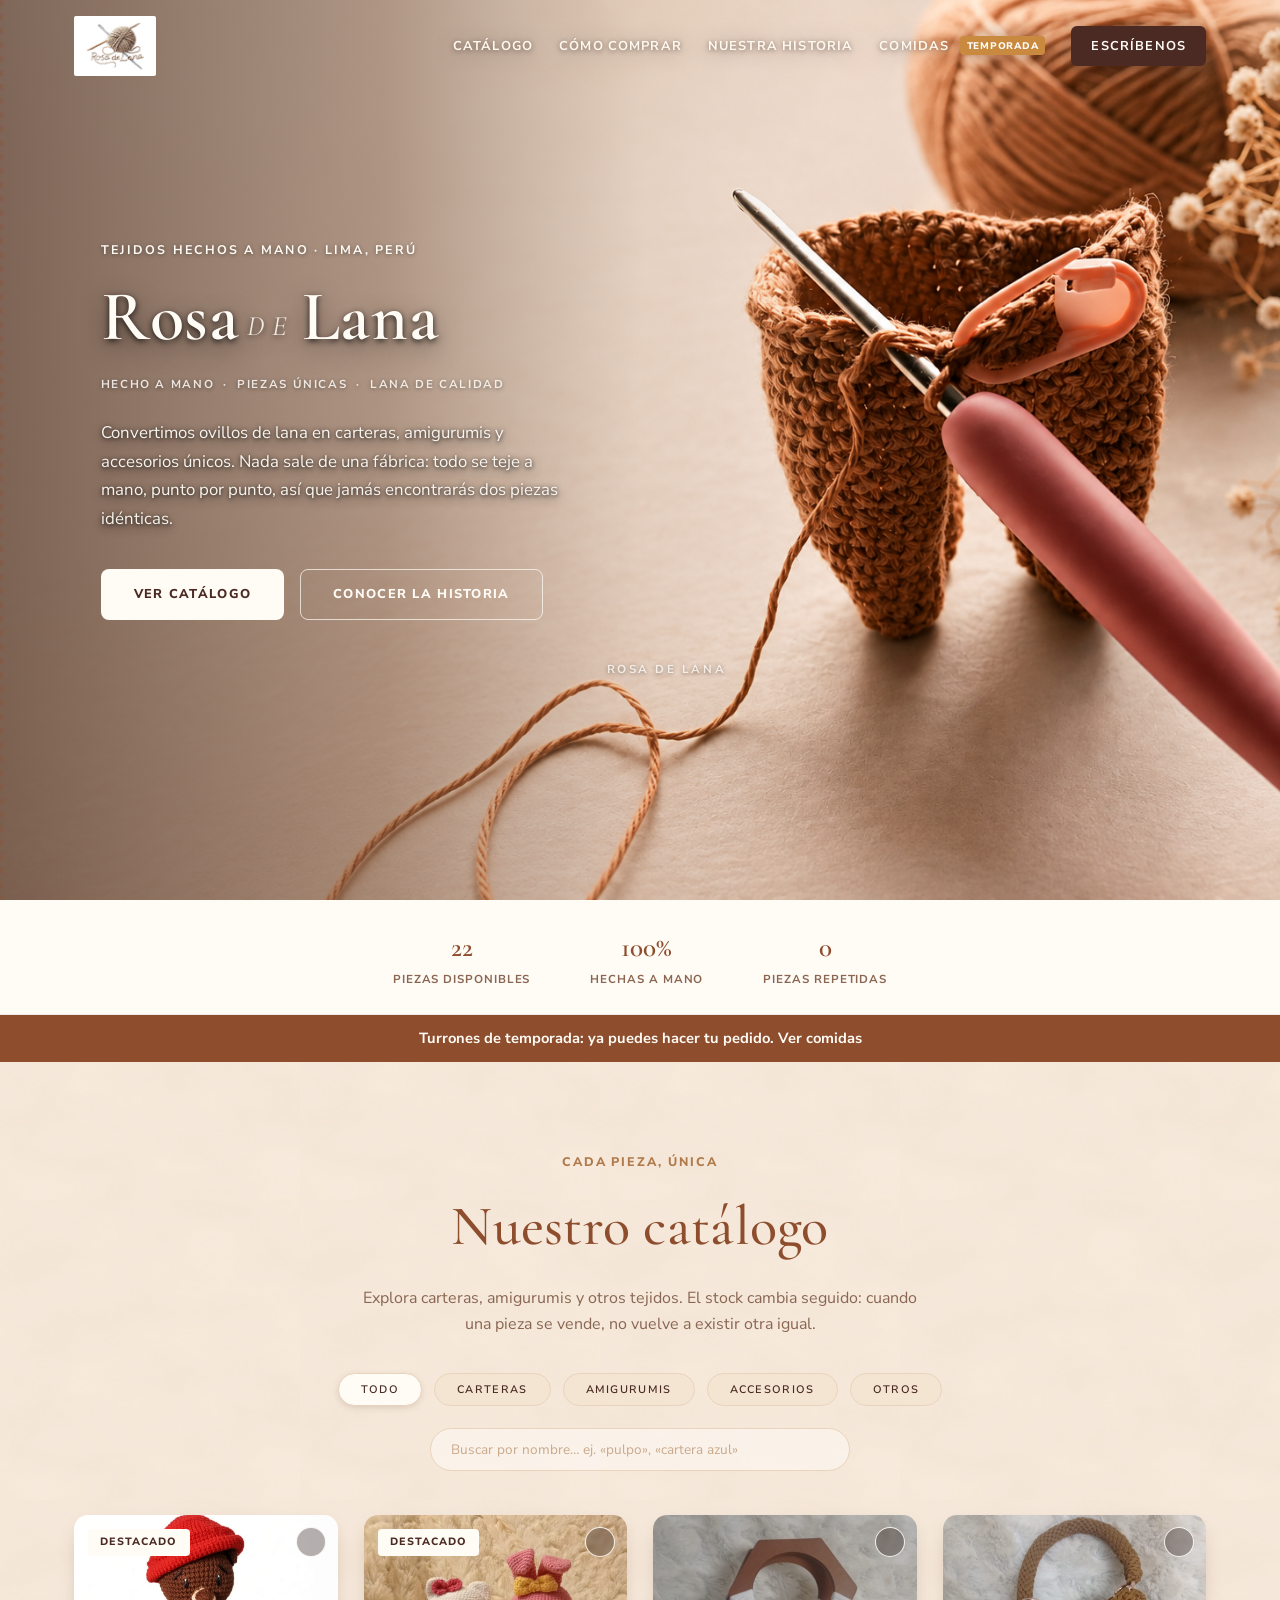
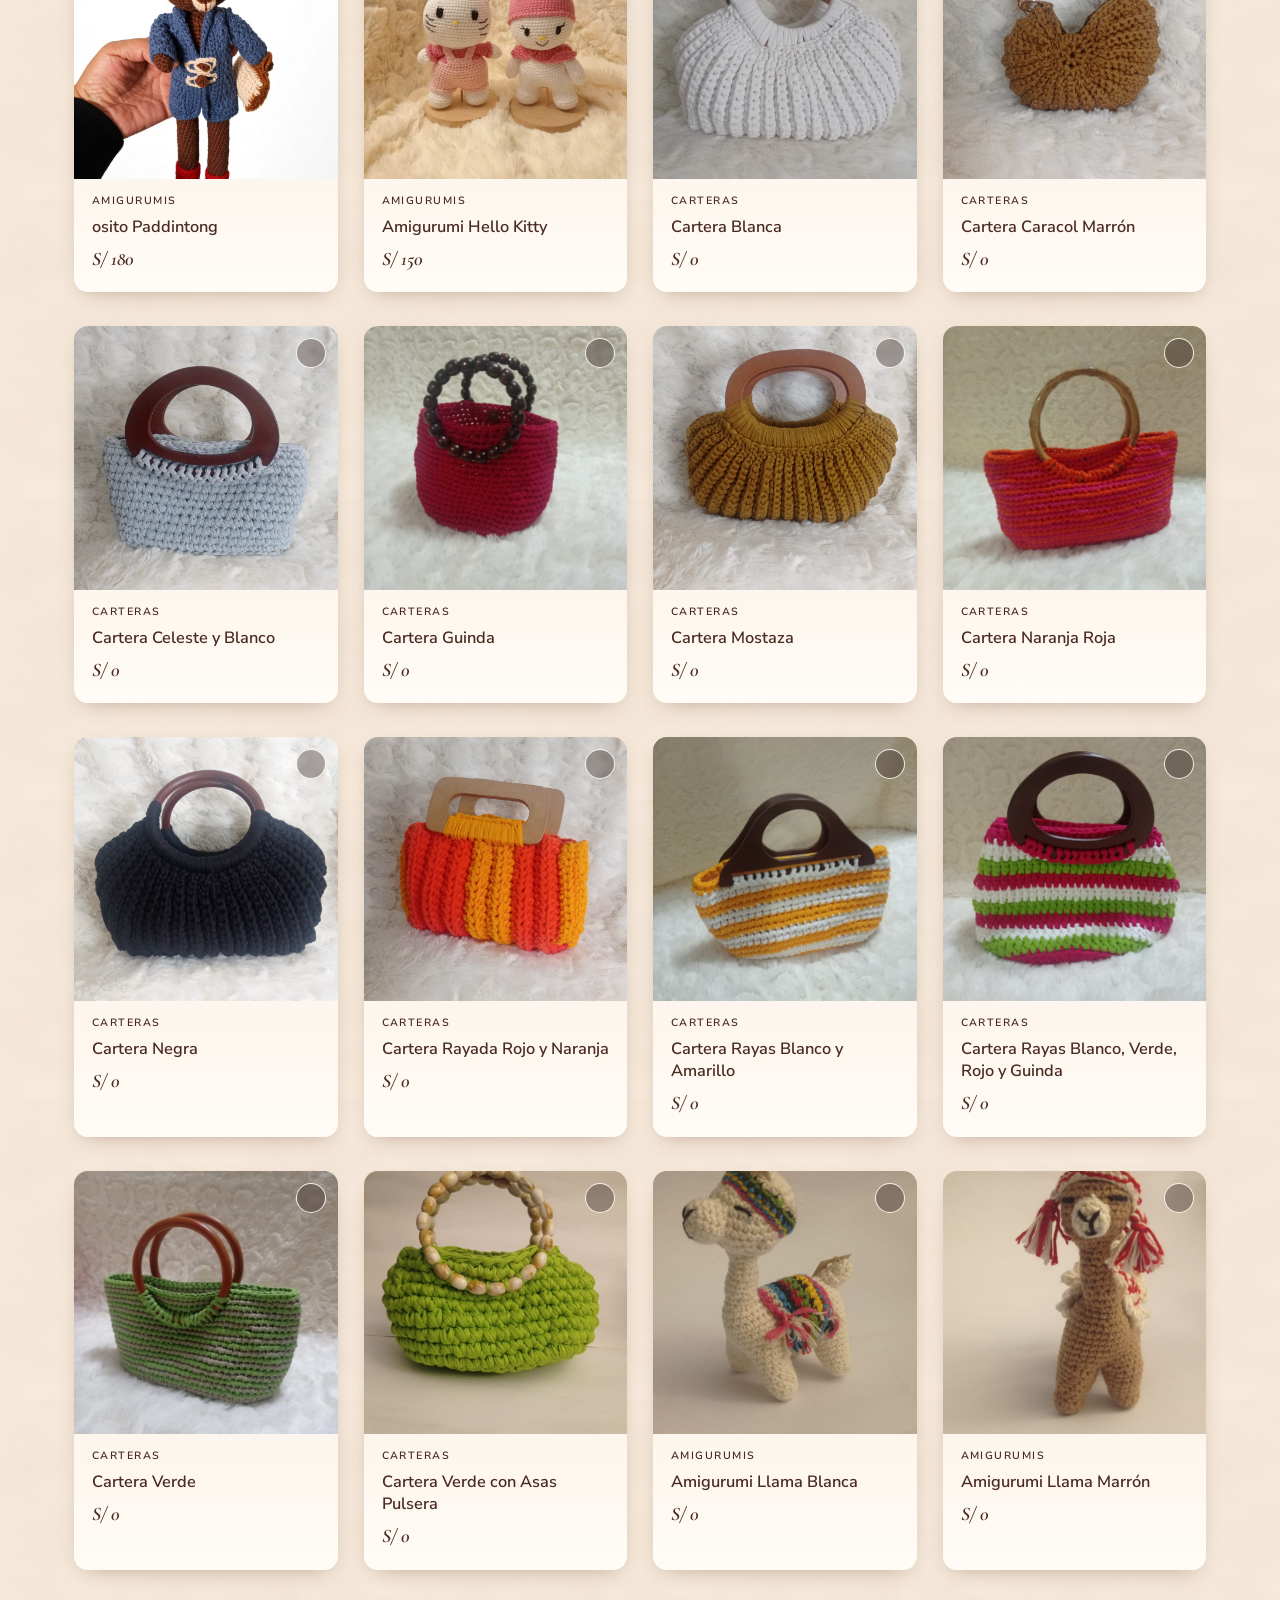
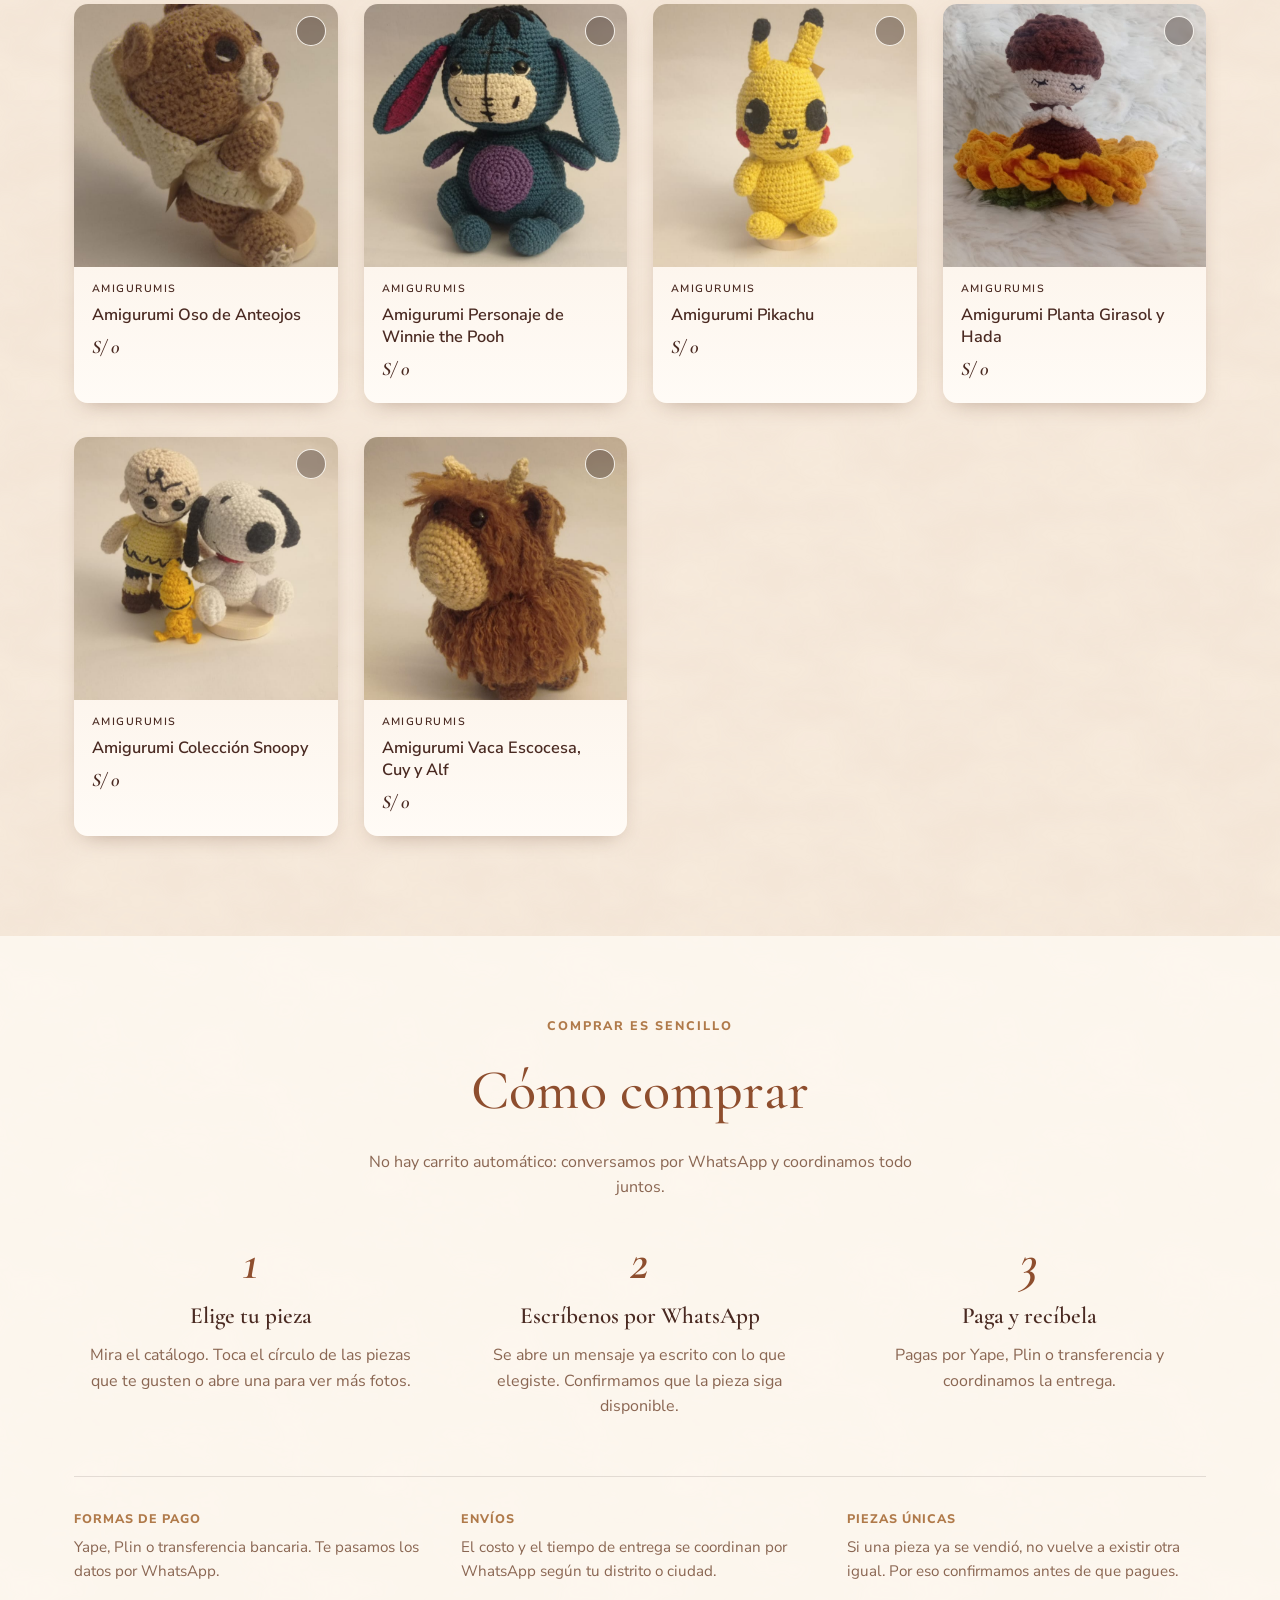
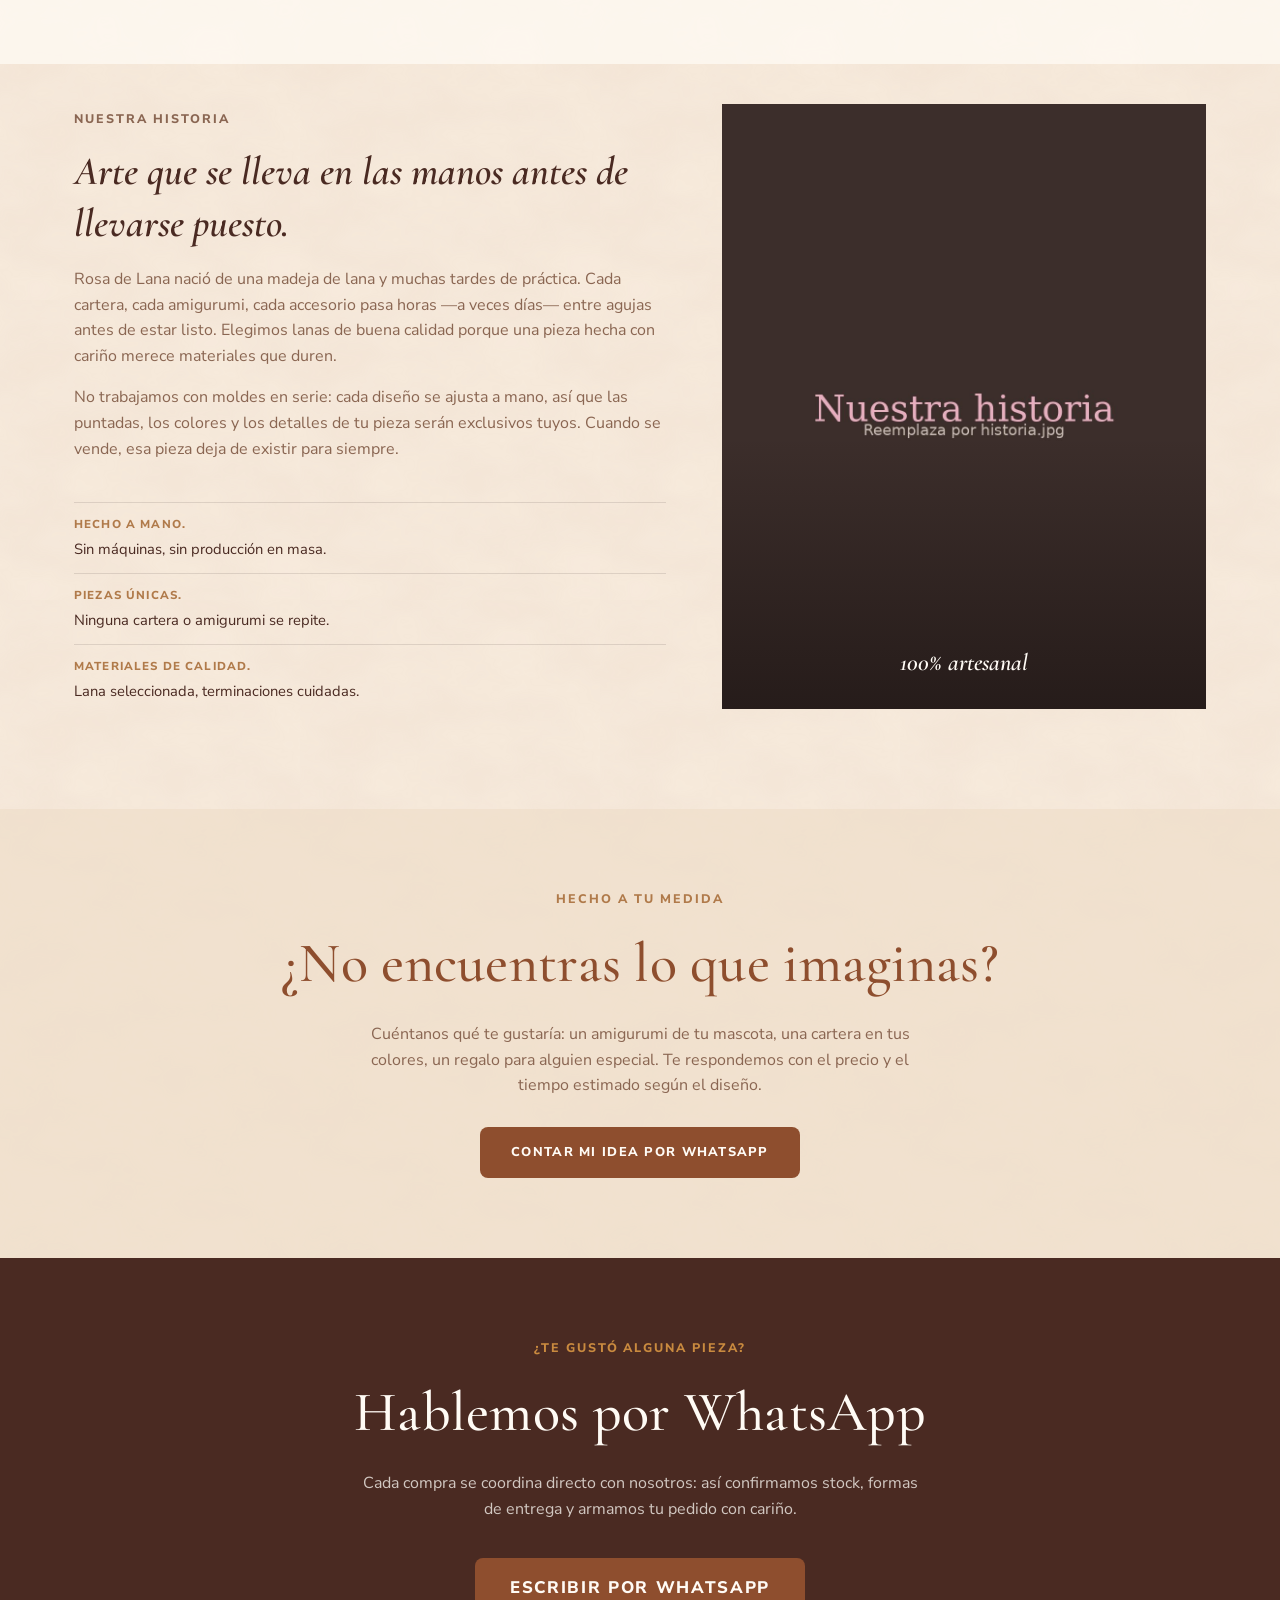
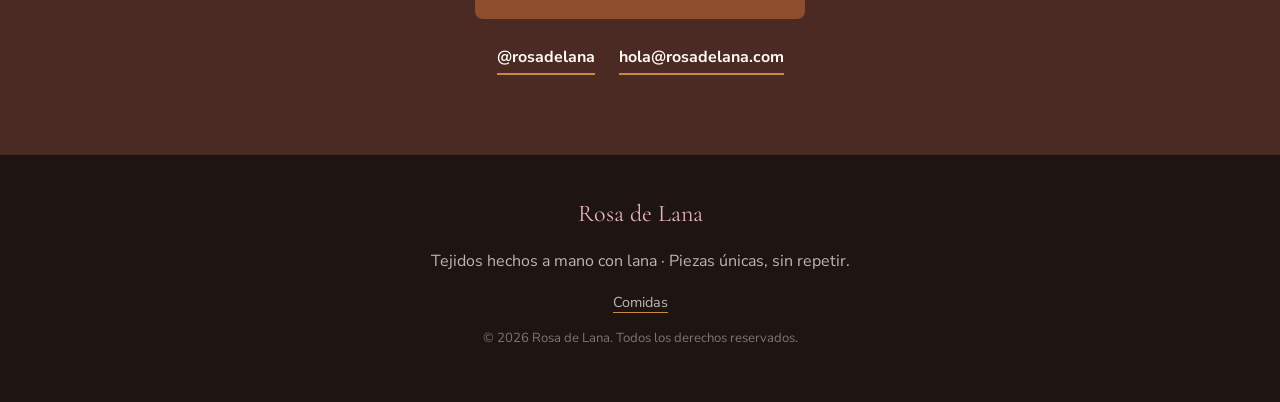
==== commit 91312097: "Add files via upload" ====
--- a/index.html
+++ b/index.html
@@ -19,7 +19,7 @@
 <link rel="preconnect" href="https://fonts.gstatic.com" crossorigin>
 <link href="https://fonts.googleapis.com/css2?family=Cormorant+Garamond:ital,wght@0,400;0,500;0,600;0,700;1,500;1,600&family=Nunito+Sans:ital,wght@0,400;0,600;0,700;0,800;1,600&display=swap" rel="stylesheet">
 
-<link rel="stylesheet" href="styles.css?v=7">
+<link rel="stylesheet" href="styles.css?v=8">
 <link rel="icon" href="data:image/svg+xml,<svg xmlns=%22http://www.w3.org/2000/svg%22 viewBox=%220 0 100 100%22><text y=%22.9em%22 font-size=%2290%22>🧶</text></svg>">
 </head>
 <body>
@@ -38,7 +38,7 @@
       <a href="#catalogo">Catálogo</a>
       <a href="#como-comprar">Cómo comprar</a>
       <a href="#nosotros">Nuestra historia</a>
-      <a href="comidas.html" data-comidas>Comidas</a>
+      <a href="comidas.html" data-comidas>Comidas <span class="nav-tag" data-temporada hidden>Temporada</span></a>
       <a href="#contacto" class="nav-cta">Escríbenos</a>
     </nav>
   </div>
@@ -73,6 +73,8 @@
       <div><strong>0</strong><span>piezas repetidas</span></div>
     </div>
   </div>
+
+  <a class="franja-temporada" id="franjaTemporada" href="comidas.html" hidden><span id="franjaTemporadaTexto"></span> Ver comidas</a>
 
   <!-- CATALOGO -->
   <section class="catalogo" id="catalogo">
@@ -260,7 +262,7 @@
   </div>
 </div>
 
-<script src="productos.js?v=5"></script>
-<script src="main.js?v=6"></script>
+<script src="productos.js?v=6"></script>
+<script src="main.js?v=7"></script>
 </body>
 </html>
--- a/styles.css
+++ b/styles.css
@@ -1161,3 +1161,12 @@
 .tarjeta-turron .tarjeta-precio { margin-bottom: 12px; }
 #filtrosComidas { margin-bottom: 34px; }
 @media (max-width: 640px) { .tarjeta-meta { padding: 0 12px; } }
+
+
+/* --- Turrones de temporada --- */
+.franja-temporada { display: block; text-align: center; background: var(--rosa-oscuro); color: var(--blanco-hilo); padding: 12px 24px; font-weight: 700; font-size: 0.92rem; }
+.franja-temporada[hidden] { display: none; }
+.franja-temporada:hover { background: var(--rosa-oscuro-hover); }
+.franja-temporada::after { content: ""; }
+.nav-tag { display: inline-block; margin-left: 6px; padding: 2px 7px; border-radius: 4px; background: var(--lana-tostado); color: #fff; font-size: 0.6rem; font-weight: 800; letter-spacing: 0.08em; vertical-align: 1px; text-shadow: none; }
+.nav-tag[hidden] { display: none; }
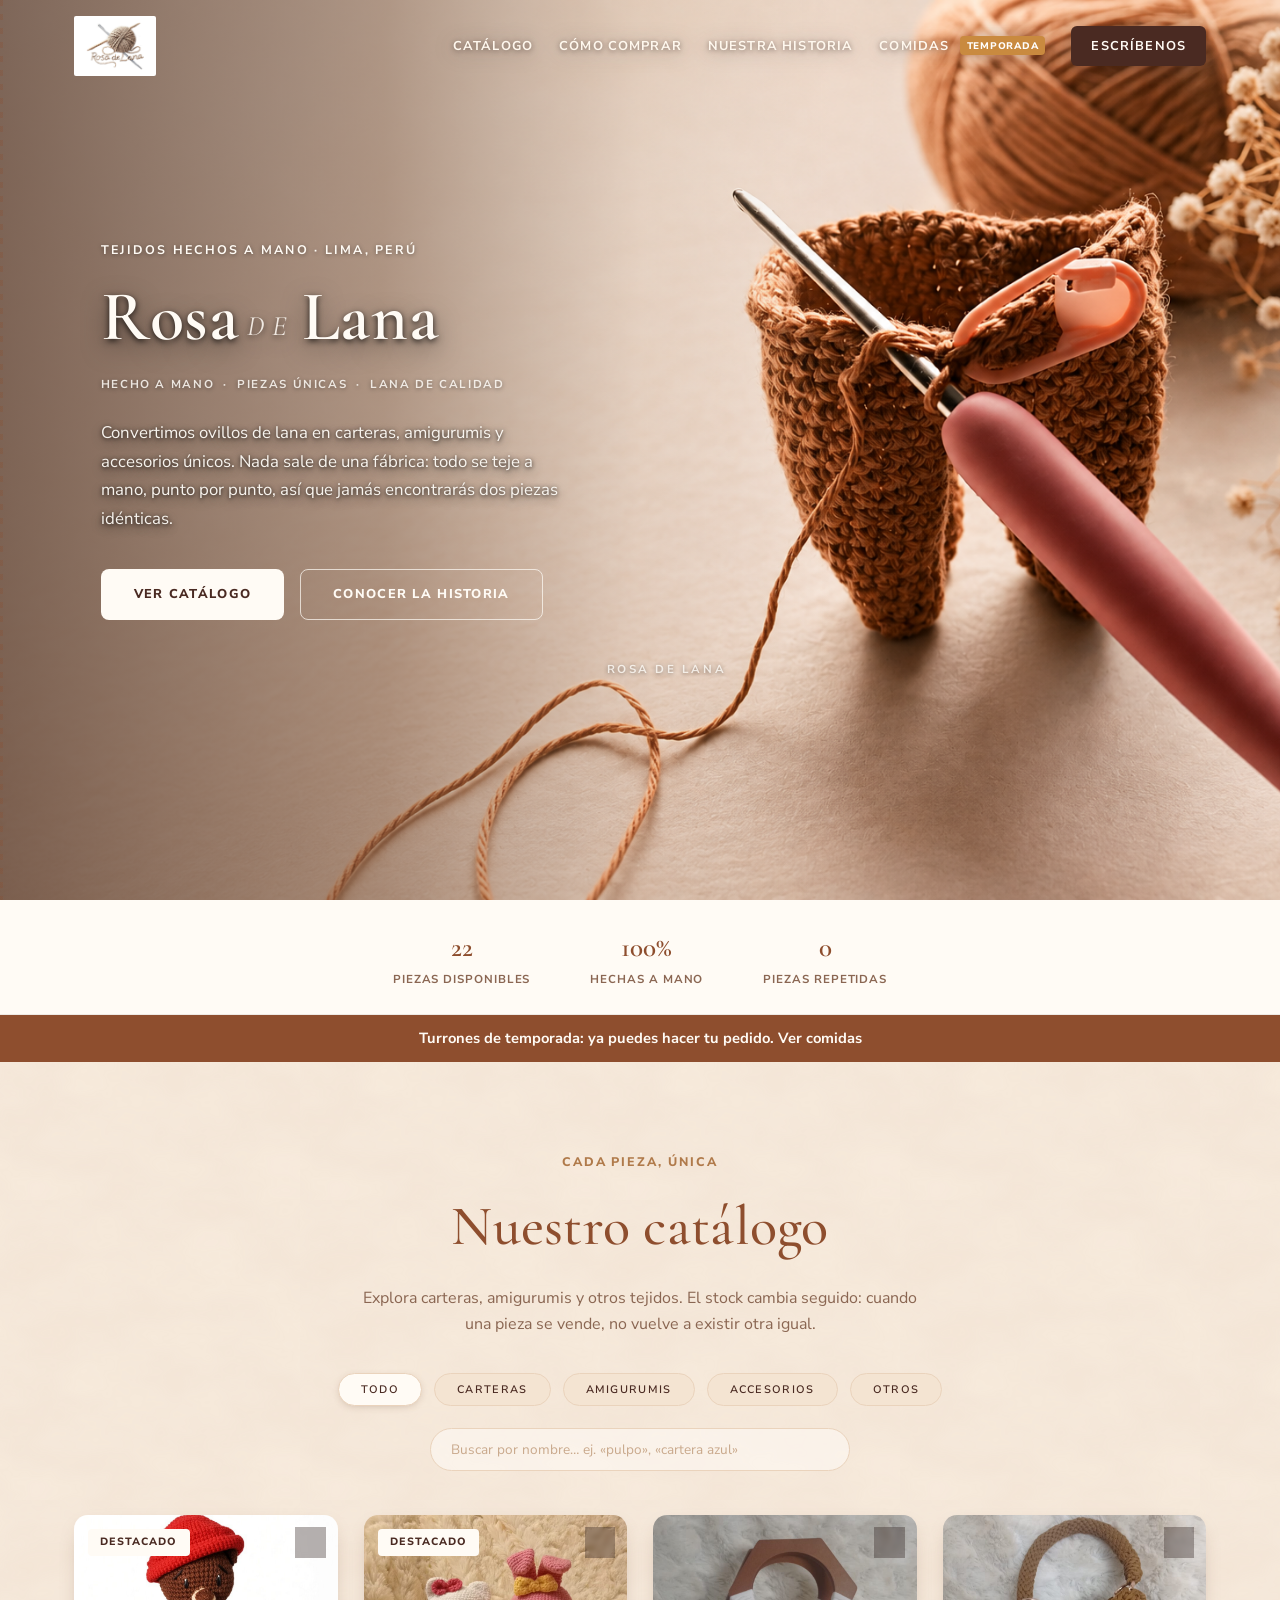
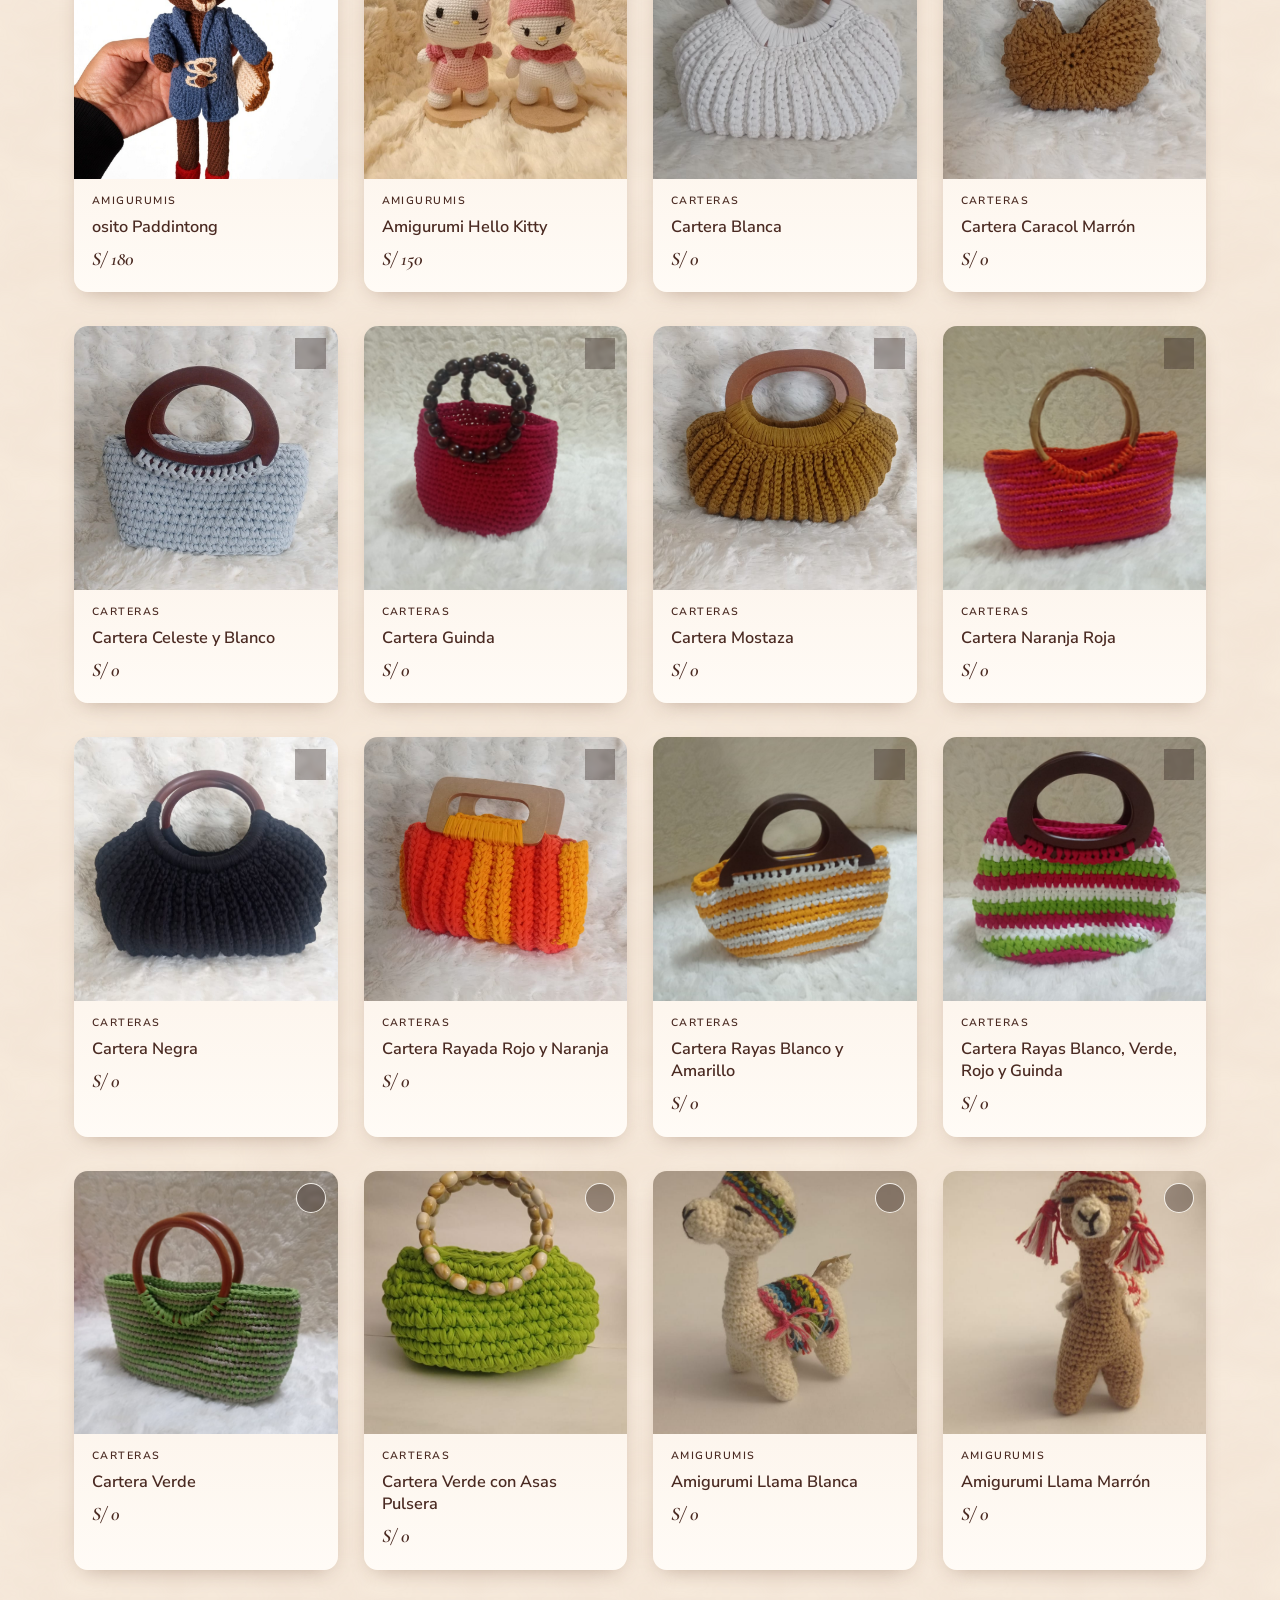
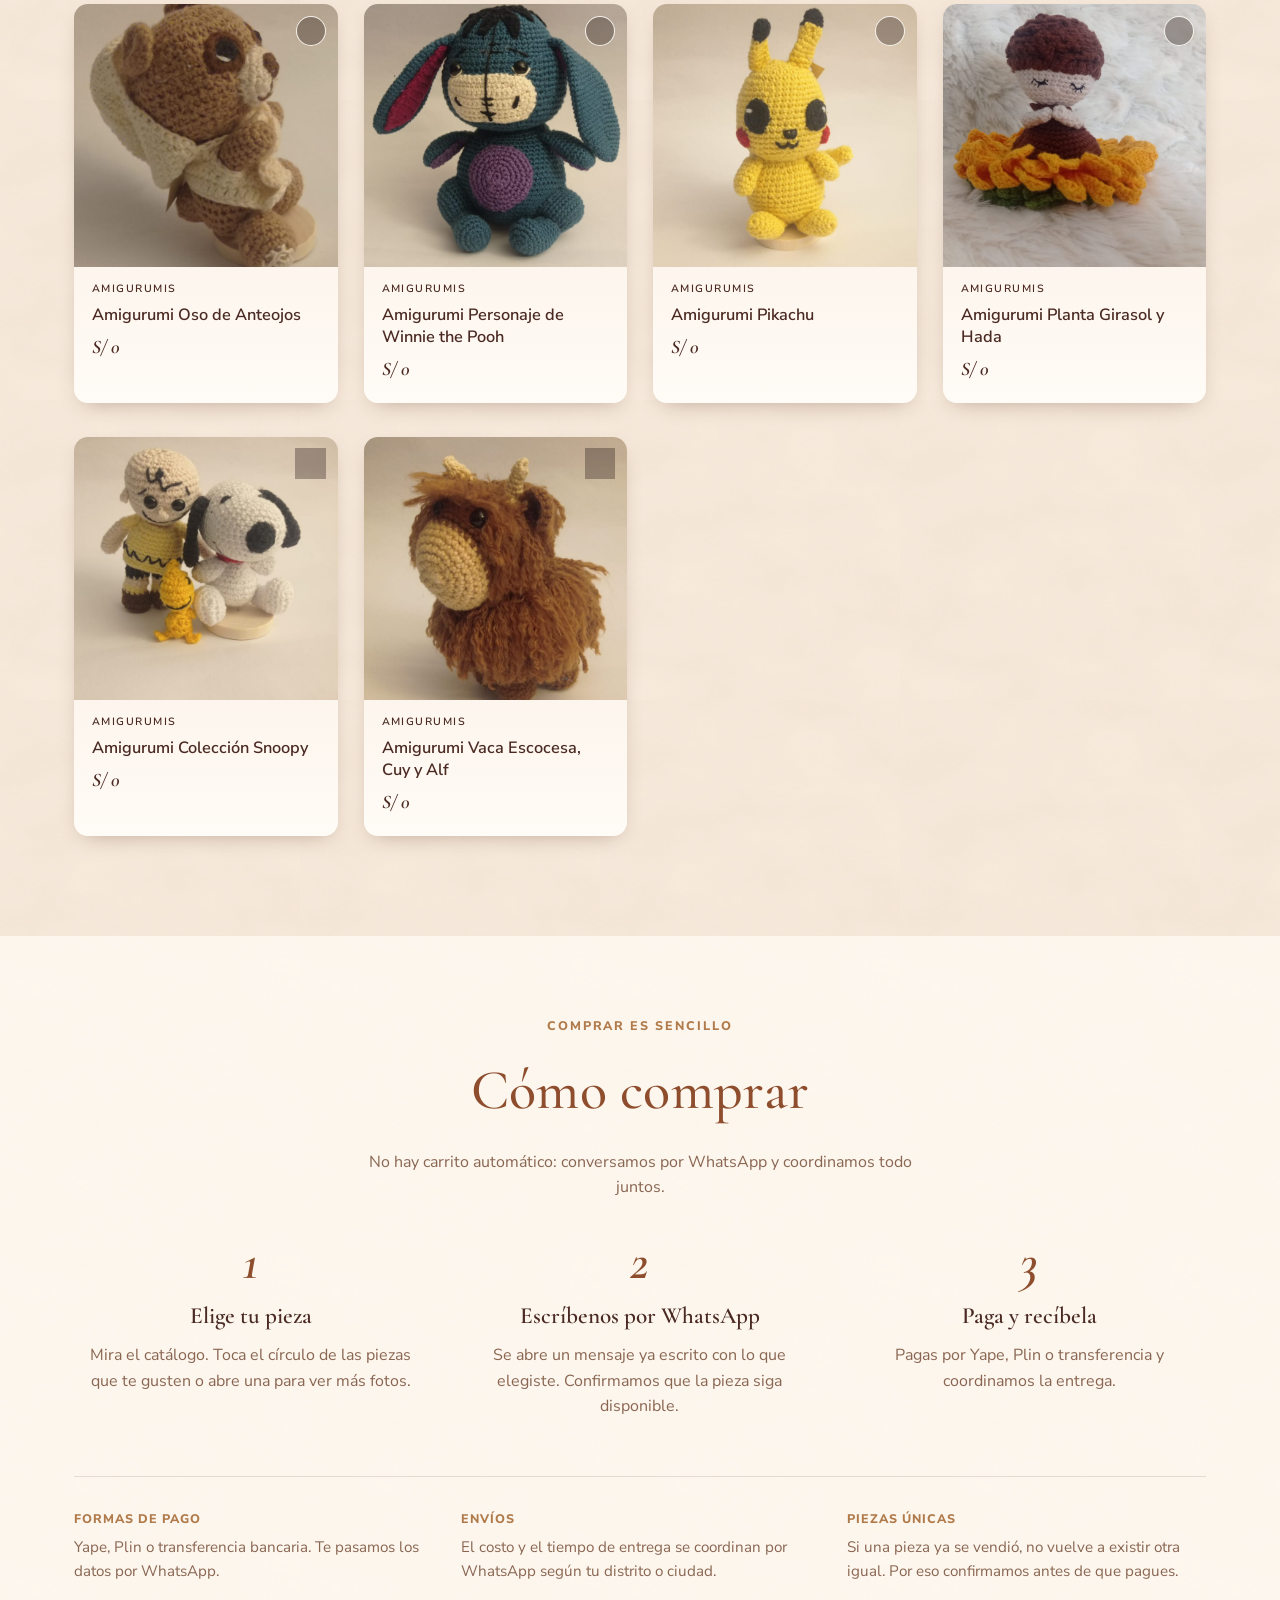
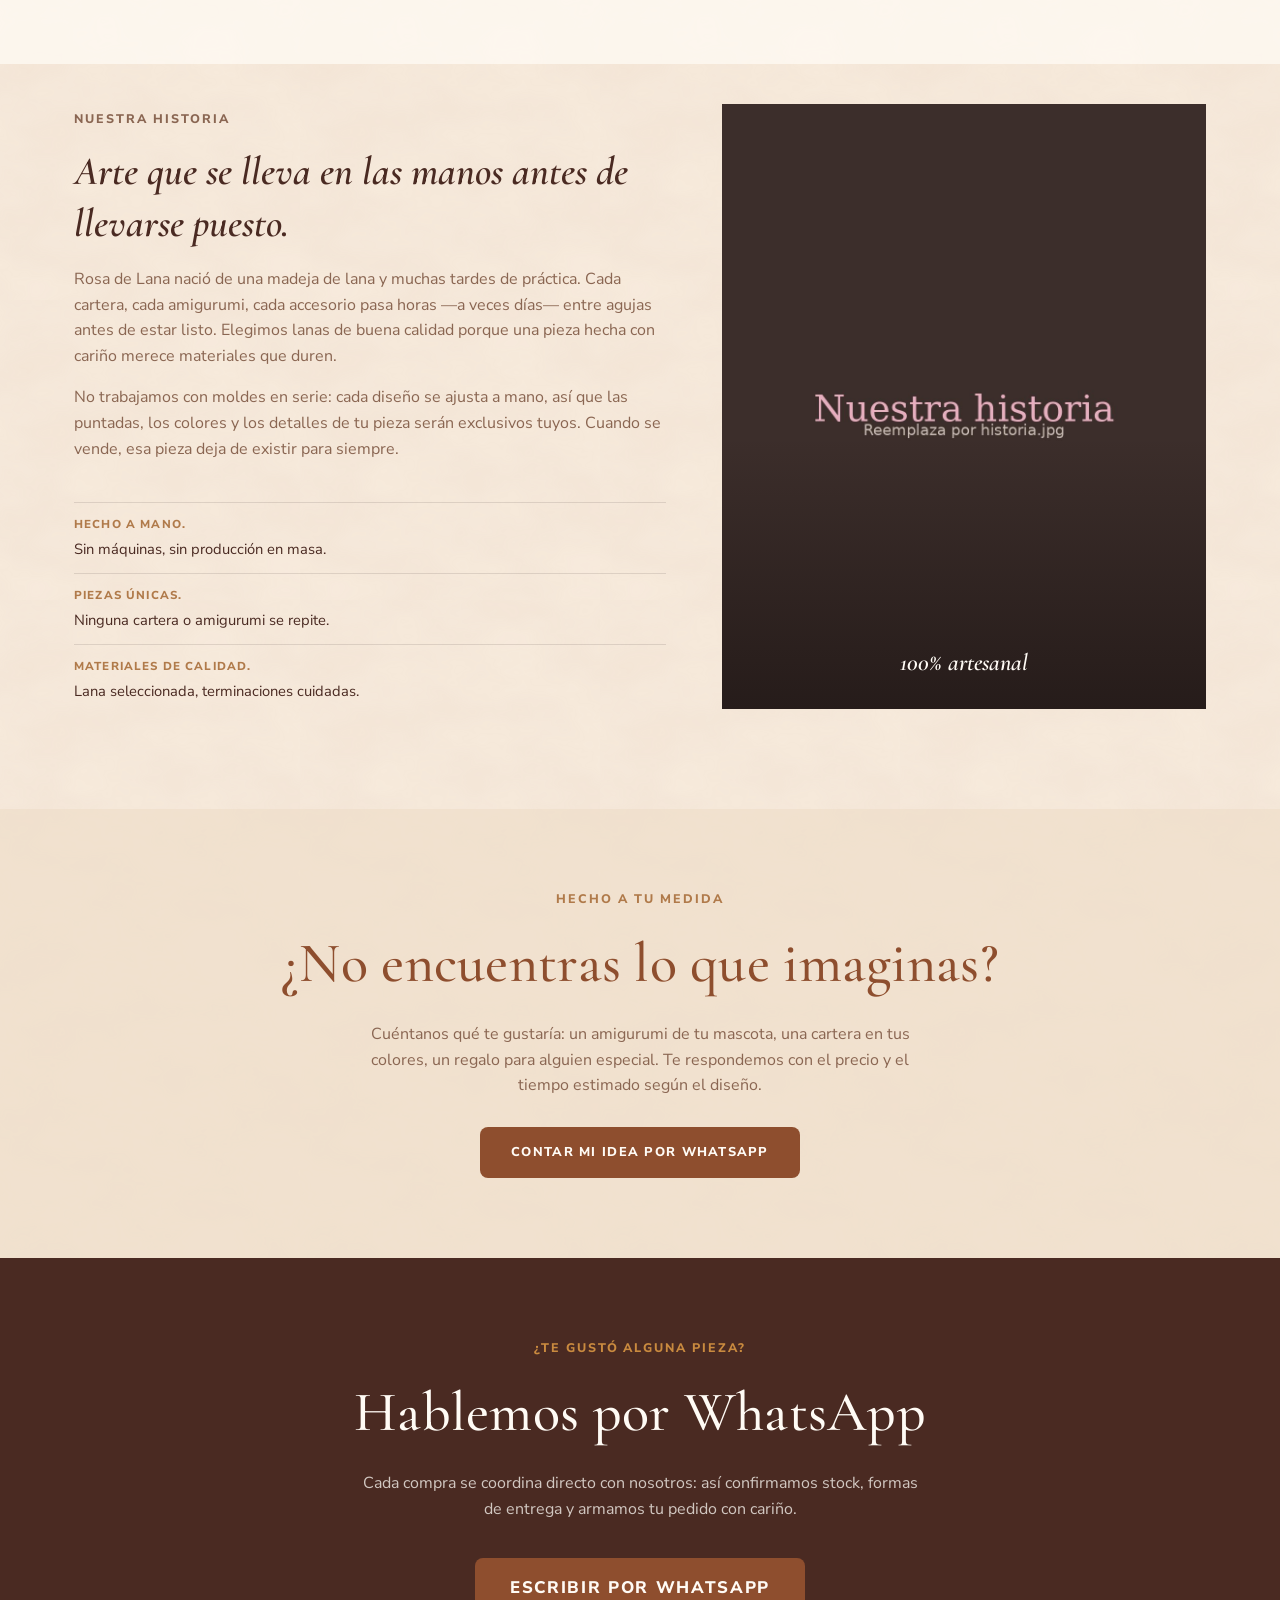
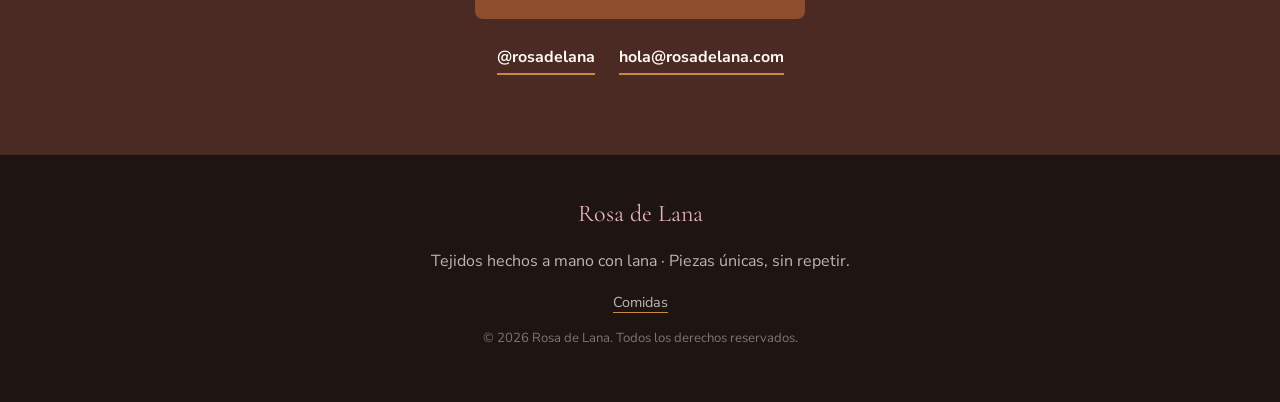
==== commit 686999aa: "Add files via upload" ====
--- a/index.html
+++ b/index.html
@@ -14,6 +14,7 @@
    <meta property="og:image" content="https://rosadelana.com/hero.jpg">
    <meta property="og:url" content="https://rosadelana.com/">
 <meta name="twitter:card" content="summary_large_image">
+<link rel="canonical" href="https://rosadelana.com/">
 
 <link rel="preconnect" href="https://fonts.googleapis.com">
 <link rel="preconnect" href="https://fonts.gstatic.com" crossorigin>
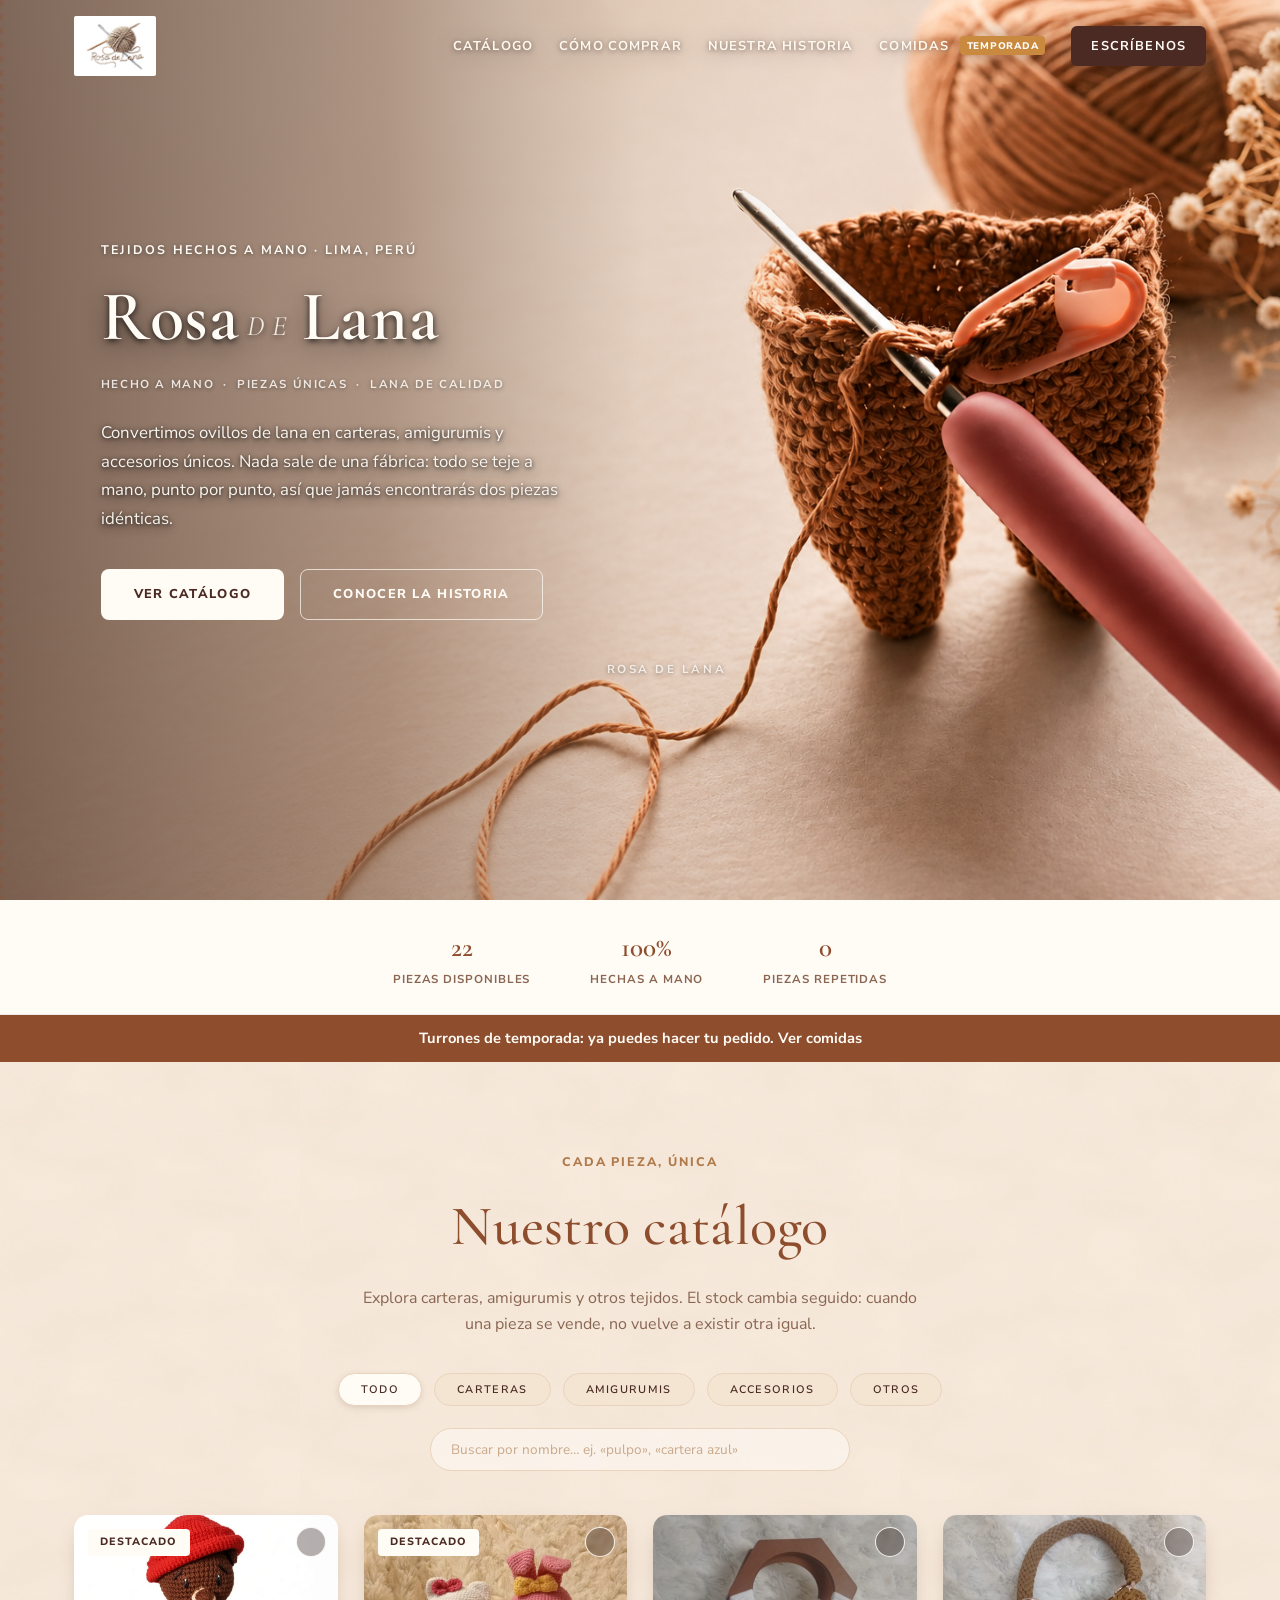
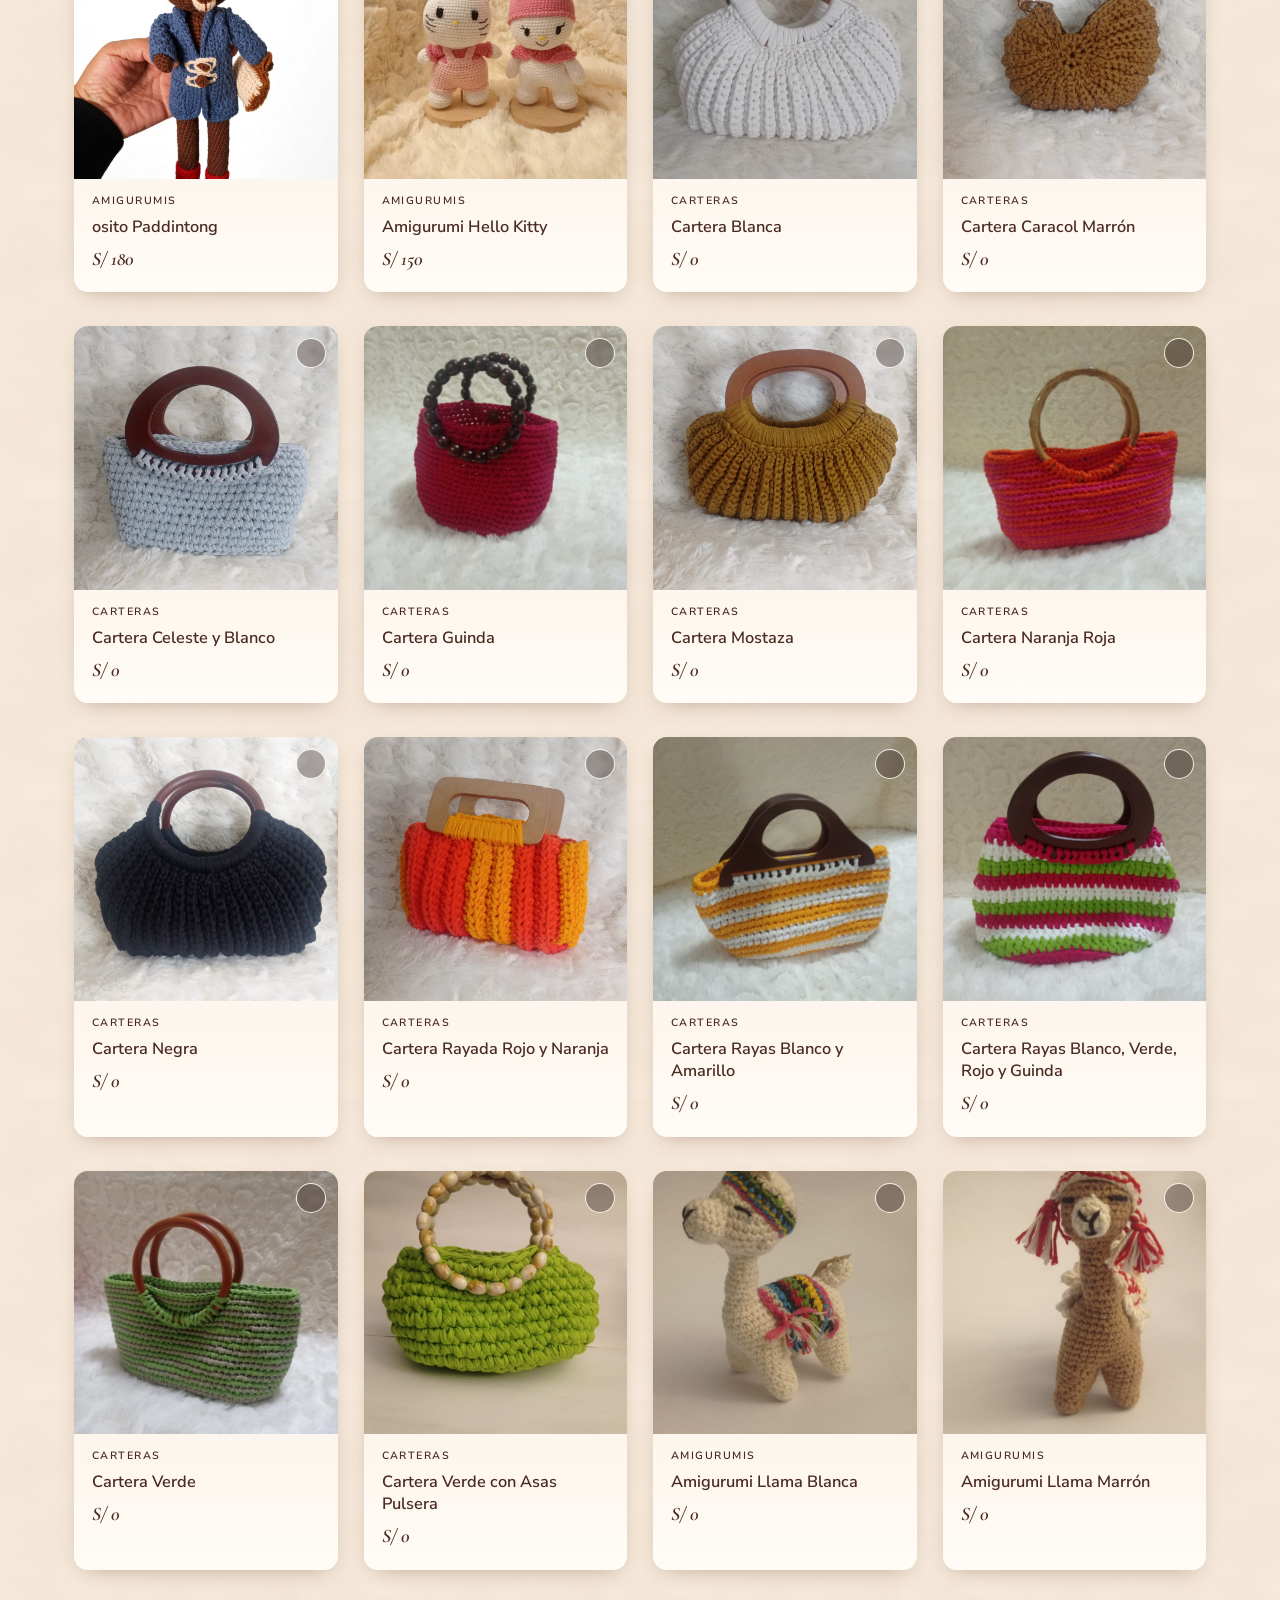
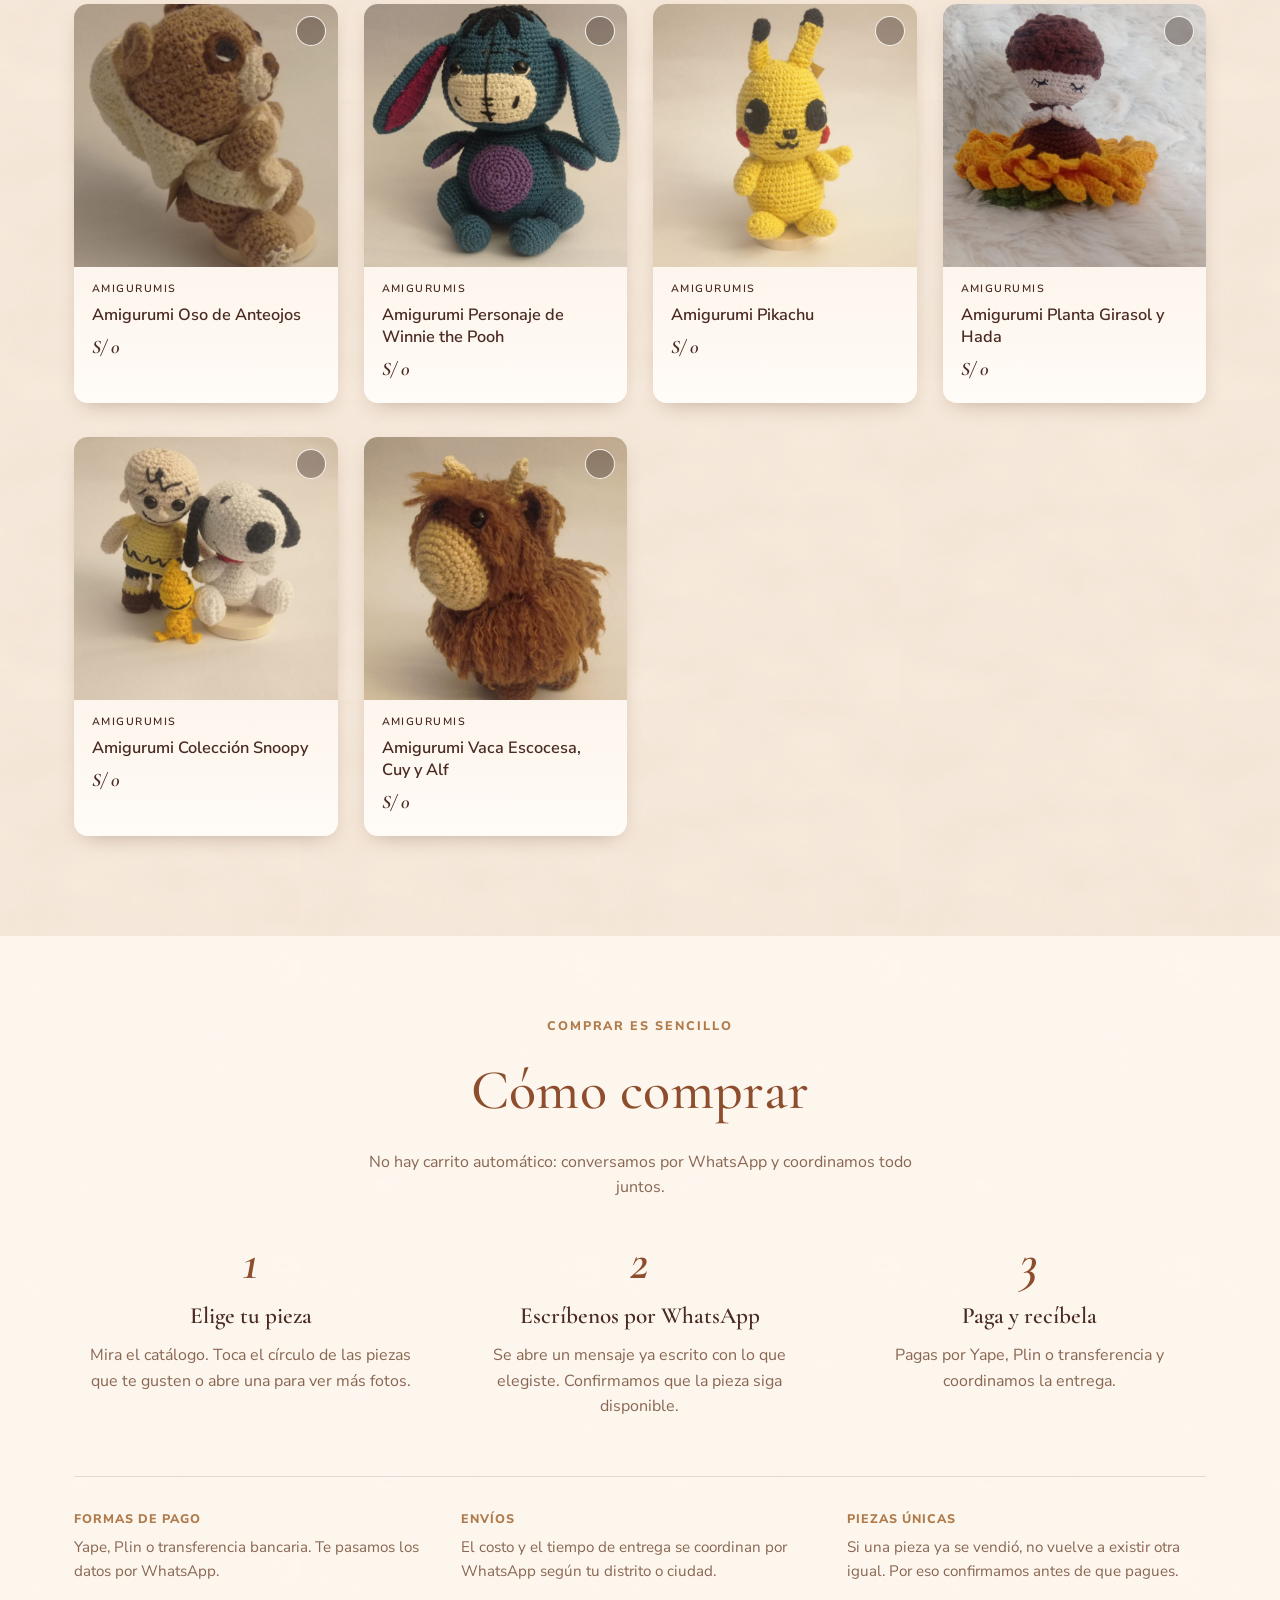
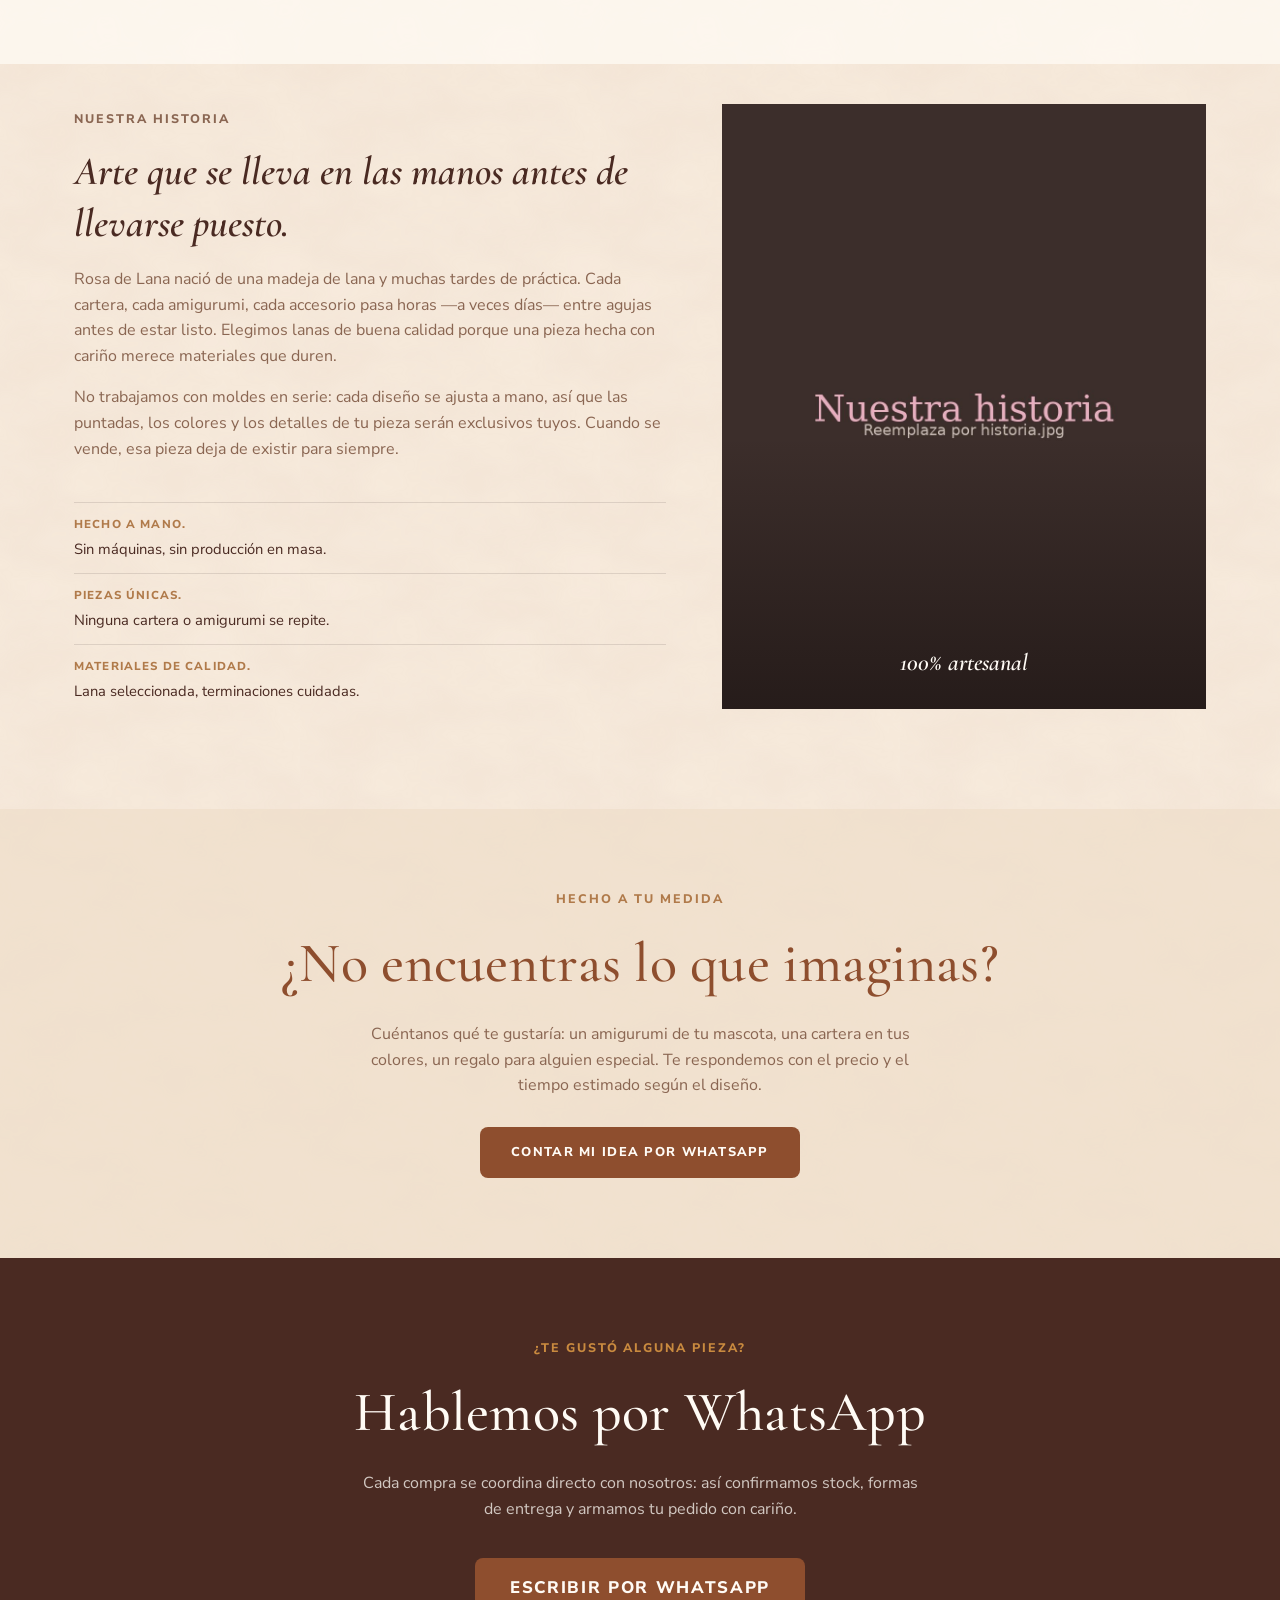
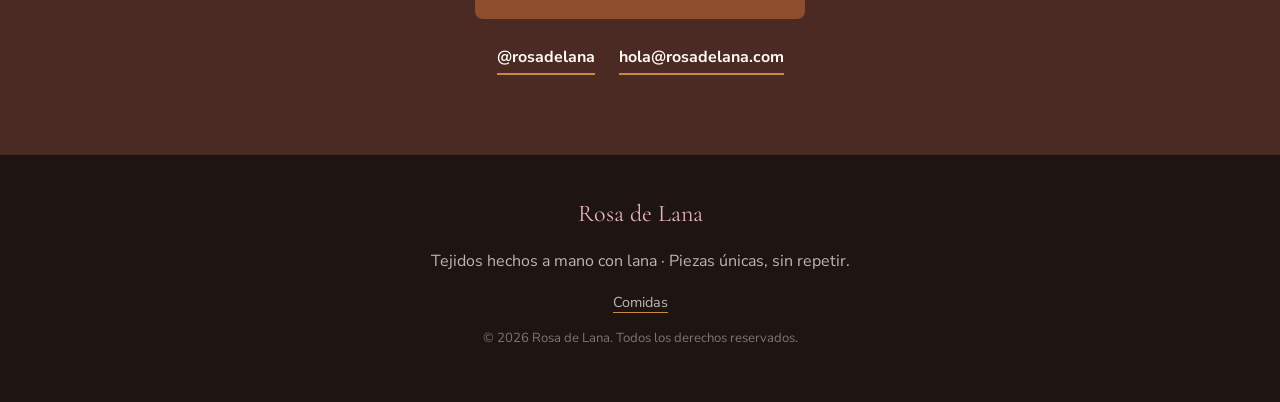
==== commit 33d86bb4: "Add files via upload" ====
--- a/index.html
+++ b/index.html
@@ -263,7 +263,7 @@
   </div>
 </div>
 
-<script src="productos.js?v=6"></script>
+<script src="productos.js?v=7"></script>
 <script src="main.js?v=7"></script>
 </body>
 </html>
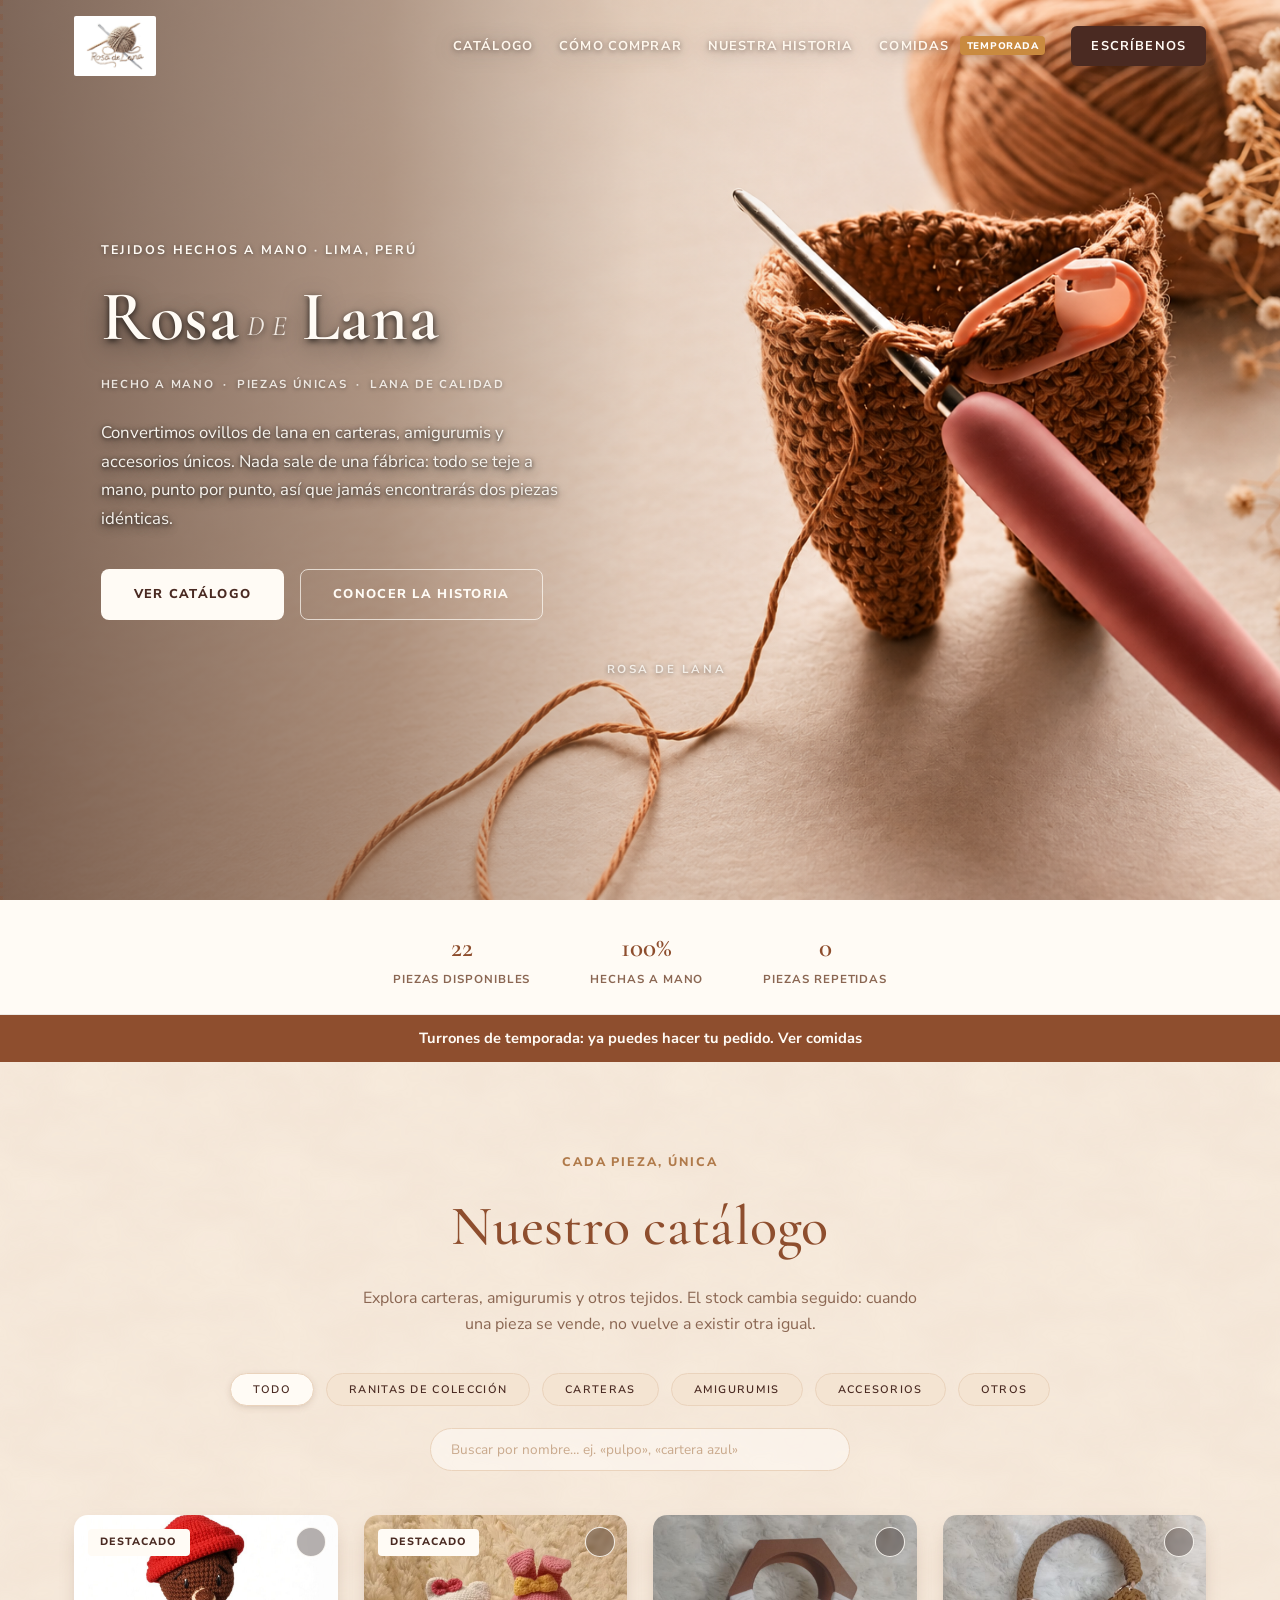
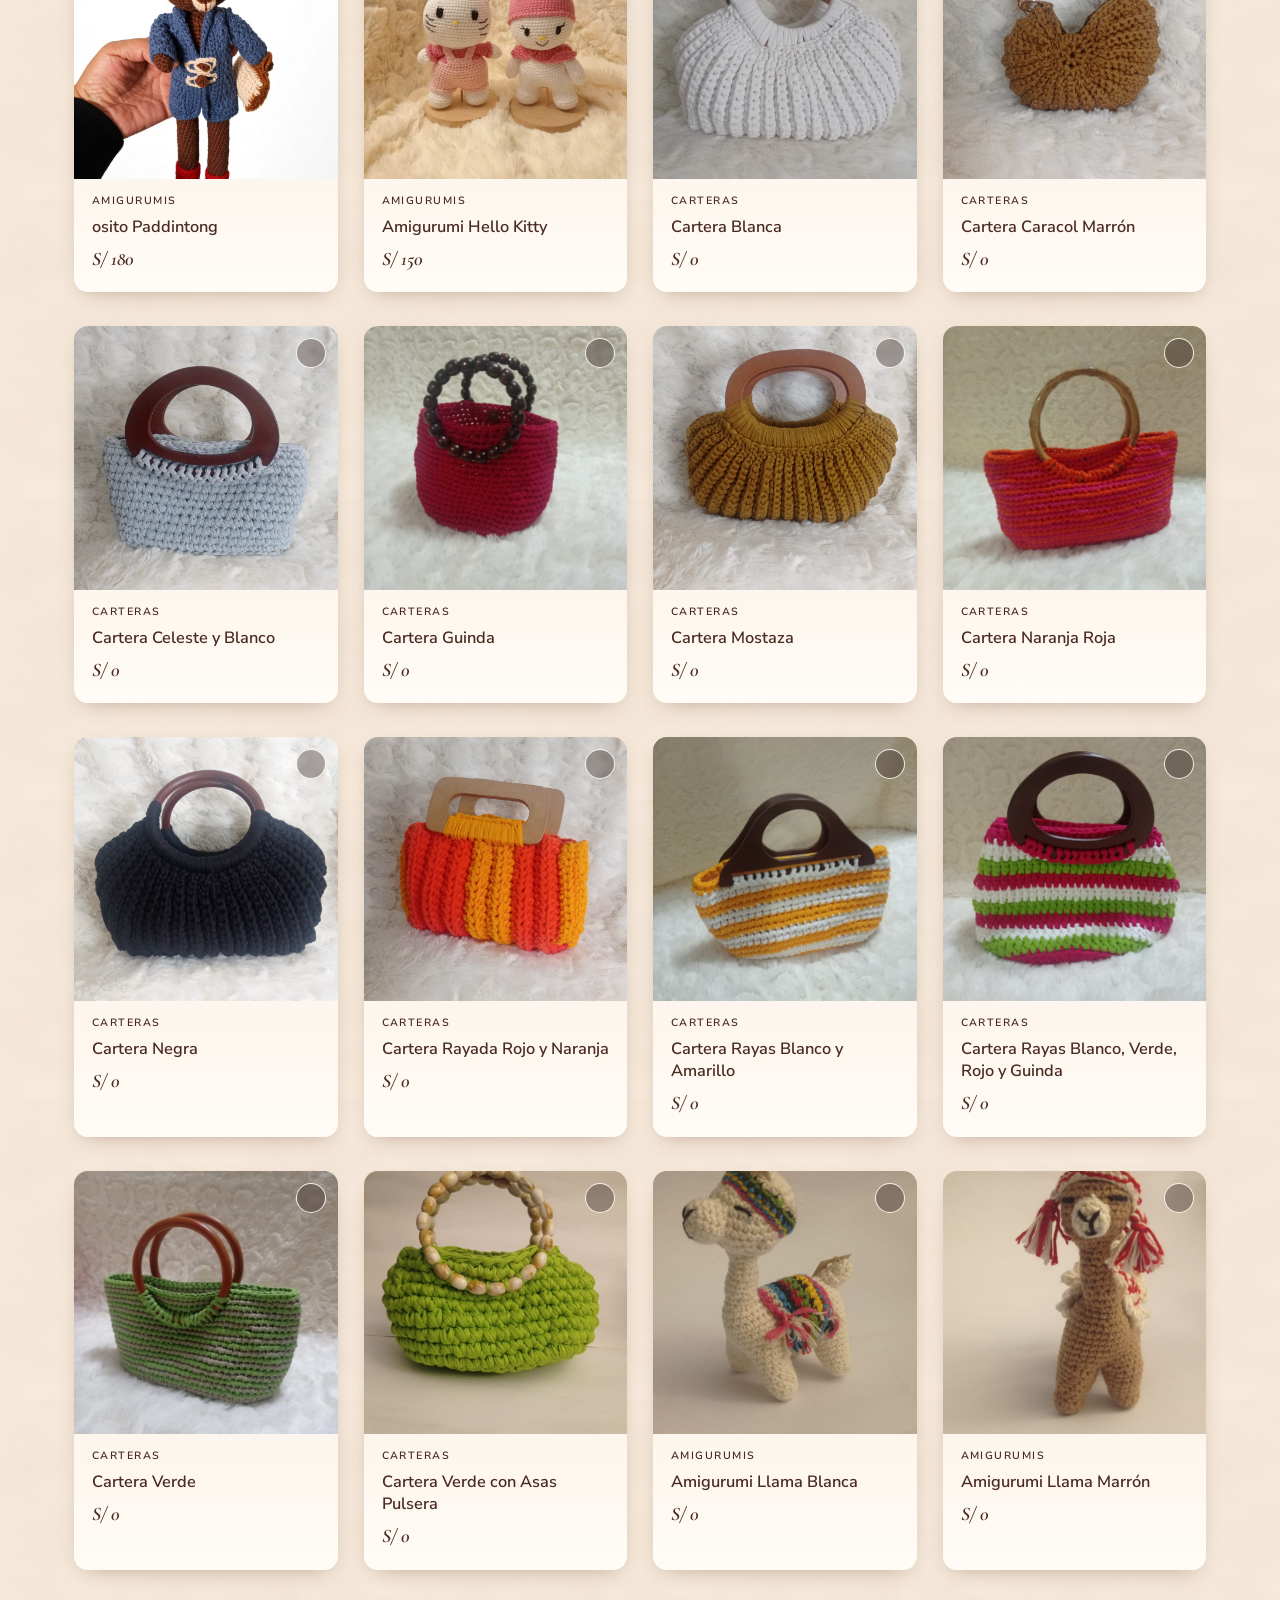
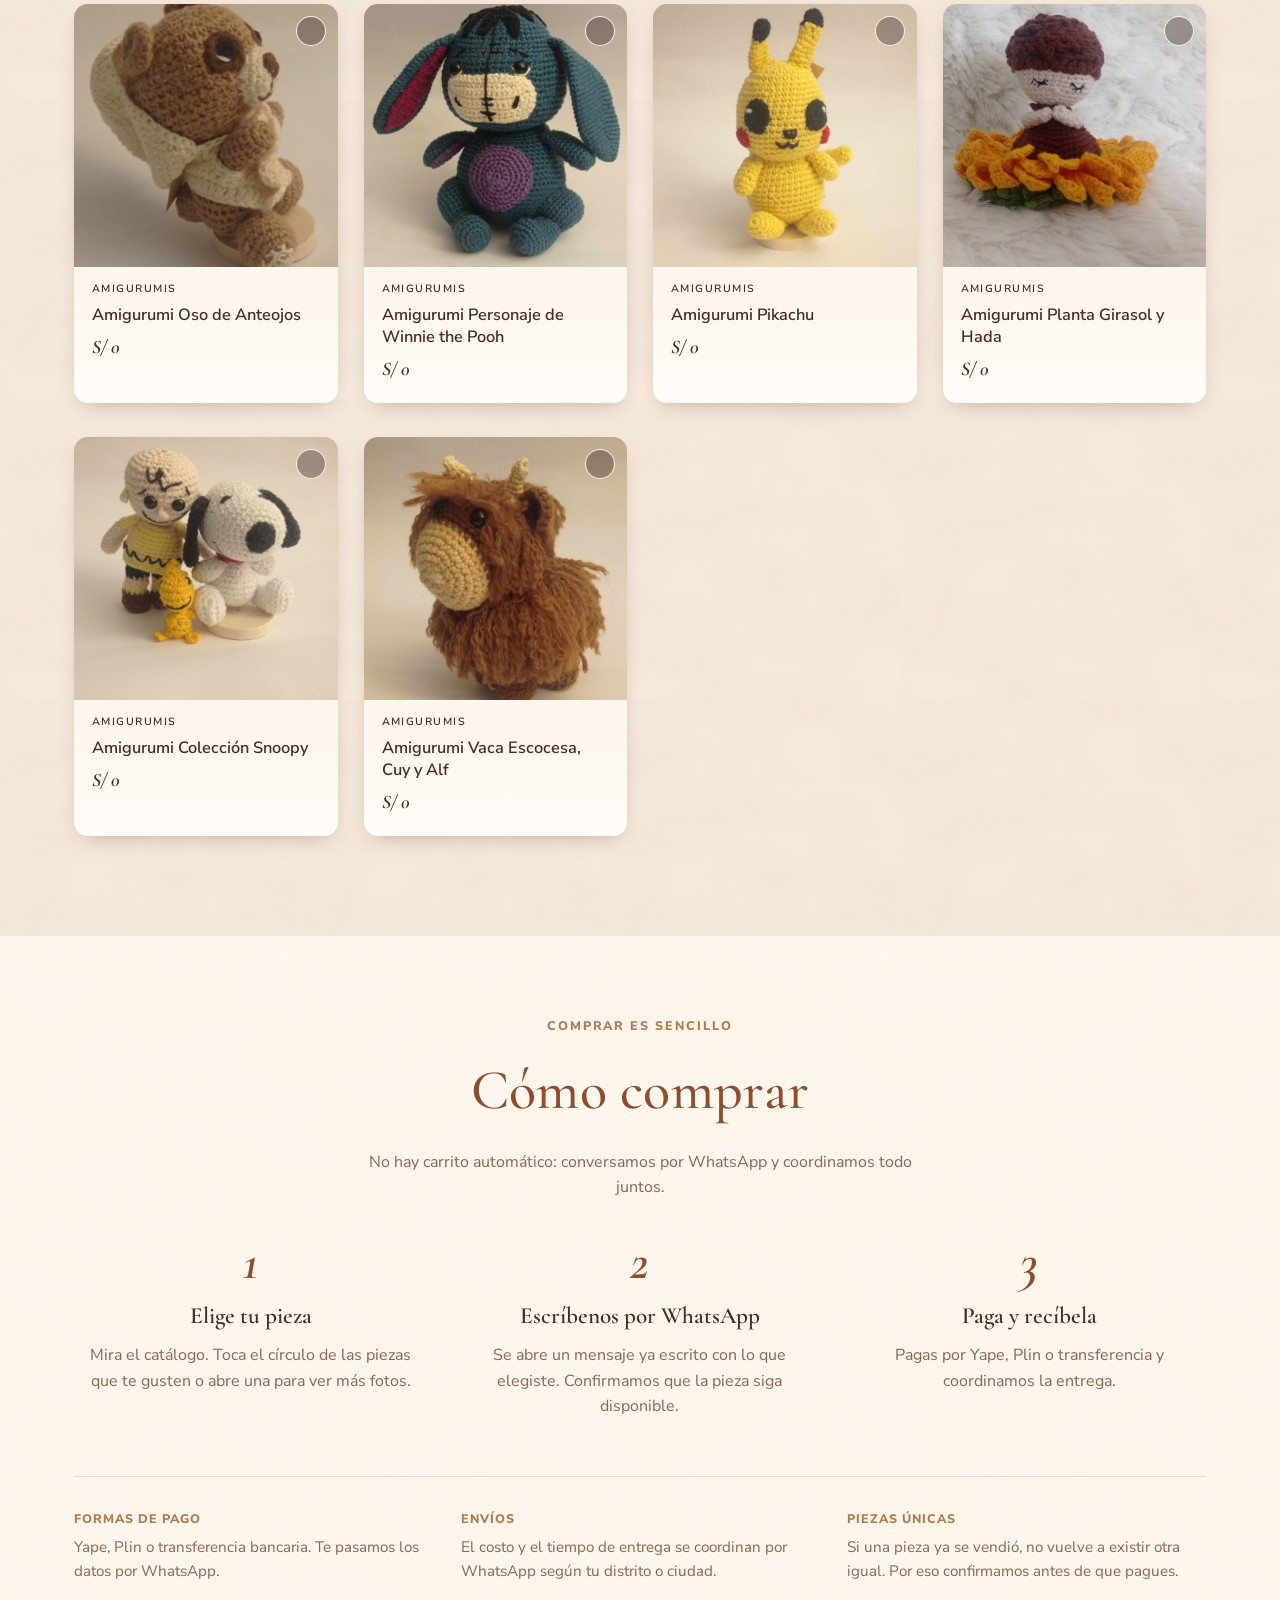
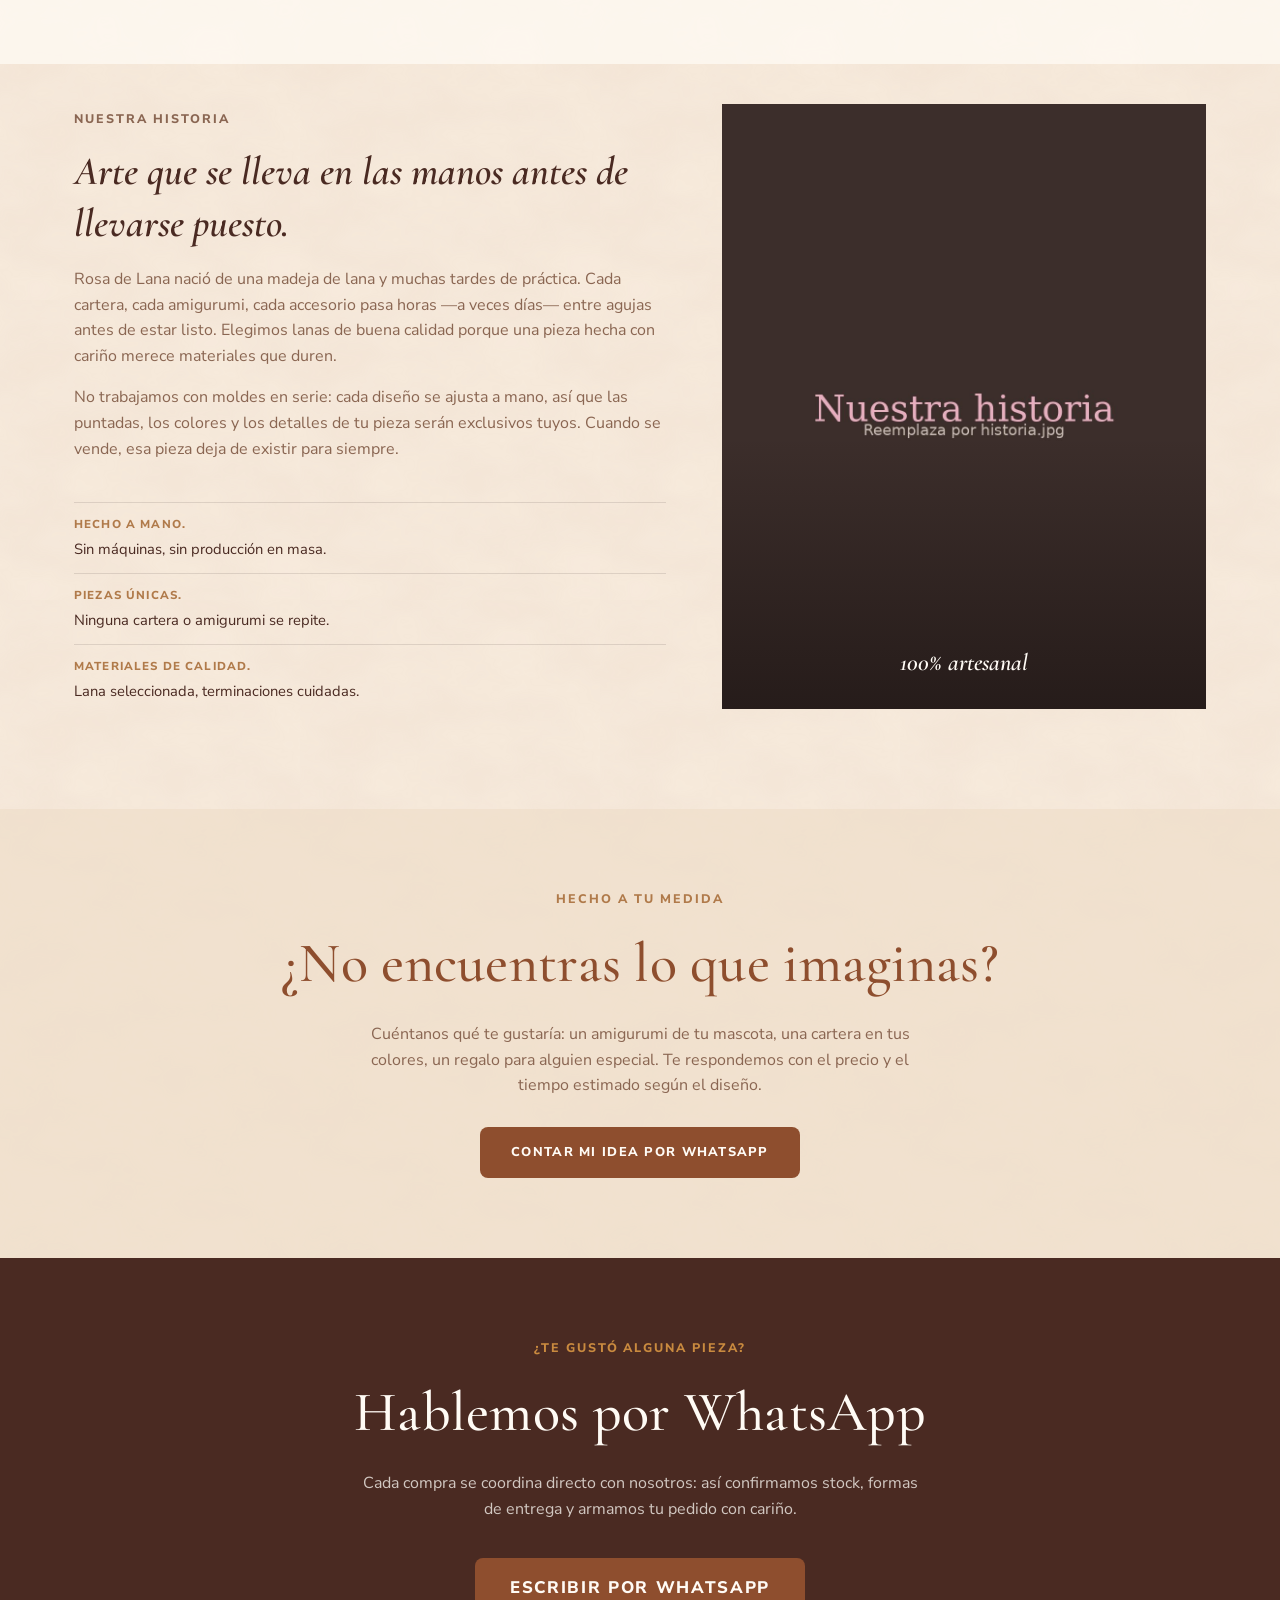
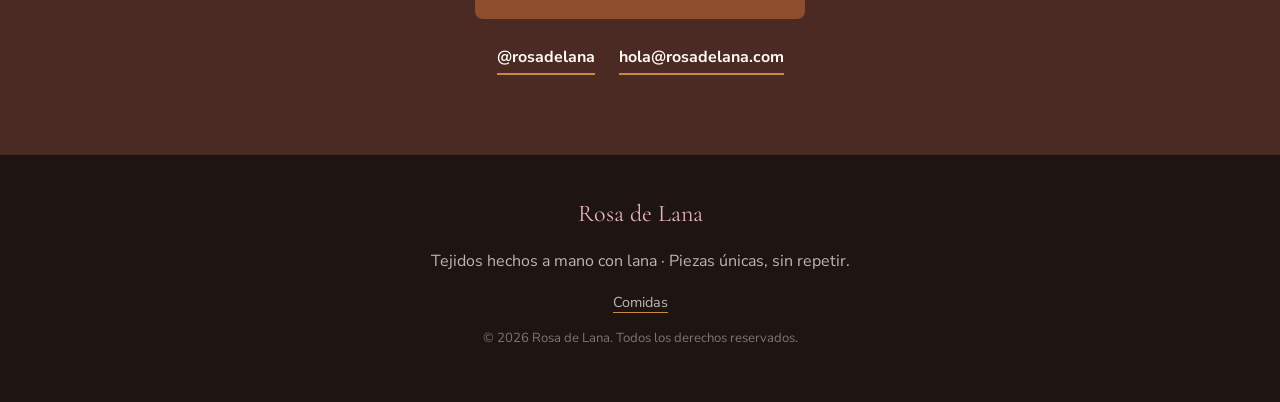
==== commit a0694c53: "Add files via upload" ====
--- a/index.html
+++ b/index.html
@@ -20,7 +20,7 @@
 <link rel="preconnect" href="https://fonts.gstatic.com" crossorigin>
 <link href="https://fonts.googleapis.com/css2?family=Cormorant+Garamond:ital,wght@0,400;0,500;0,600;0,700;1,500;1,600&family=Nunito+Sans:ital,wght@0,400;0,600;0,700;0,800;1,600&display=swap" rel="stylesheet">
 
-<link rel="stylesheet" href="styles.css?v=8">
+<link rel="stylesheet" href="styles.css?v=9">
 <link rel="icon" href="data:image/svg+xml,<svg xmlns=%22http://www.w3.org/2000/svg%22 viewBox=%220 0 100 100%22><text y=%22.9em%22 font-size=%2290%22>🧶</text></svg>">
 </head>
 <body>
@@ -76,6 +76,19 @@
   </div>
 
   <a class="franja-temporada" id="franjaTemporada" href="comidas.html" hidden><span id="franjaTemporadaTexto"></span> Ver comidas</a>
+
+  <!-- RANITAS DE COLECCIÓN (se muestra sola cuando hay ranitas disponibles) -->
+  <section class="ranitas" id="ranitas" hidden>
+    <div class="contenedor">
+      <p class="eyebrow eyebrow-centrado" id="ranitasEdicion">Colección</p>
+      <h2 class="titulo-seccion">Ranitas de colección</h2>
+      <p class="subtitulo-seccion">
+        La misma ranita con un disfraz distinto en cada ocasión. Cada edición es limitada.
+      </p>
+      <div class="grid-productos" id="gridRanitas"></div>
+      <p class="ranitas-cta"><a href="#catalogo" class="boton boton-primario" id="verRanitas">Ver toda la colección</a></p>
+    </div>
+  </section>
 
   <!-- CATALOGO -->
   <section class="catalogo" id="catalogo">
@@ -254,6 +267,7 @@
 
     <div class="modal-info">
       <p class="modal-categoria" id="modalCategoria"></p>
+      <p class="modal-edicion" id="modalEdicion" hidden></p>
       <h3 id="modalTitulo"></h3>
       <p class="modal-precio" id="modalPrecio"></p>
       <p class="modal-descripcion" id="modalDescripcion"></p>
@@ -263,7 +277,7 @@
   </div>
 </div>
 
-<script src="productos.js?v=7"></script>
-<script src="main.js?v=7"></script>
+<script src="productos.js?v=8"></script>
+<script src="main.js?v=8"></script>
 </body>
 </html>
--- a/styles.css
+++ b/styles.css
@@ -1170,3 +1170,13 @@
 .franja-temporada::after { content: ""; }
 .nav-tag { display: inline-block; margin-left: 6px; padding: 2px 7px; border-radius: 4px; background: var(--lana-tostado); color: #fff; font-size: 0.6rem; font-weight: 800; letter-spacing: 0.08em; vertical-align: 1px; text-shadow: none; }
 .nav-tag[hidden] { display: none; }
+
+
+/* --- Ranitas de colección --- */
+.ranitas { padding: 70px 0 10px; }
+.ranitas[hidden] { display: none; }
+.ranitas-cta { text-align: center; margin: 36px 0 0; }
+.tarjeta-edicion { font-size: 0.78rem; font-weight: 700; color: #B07A4A; margin: 0 0 6px; padding: 0 18px; }
+.modal-edicion { font-size: 0.85rem; font-weight: 700; color: #B07A4A; margin: -2px 0 10px; }
+.modal-edicion[hidden] { display: none; }
+@media (max-width: 640px) { .tarjeta-edicion { padding: 0 12px; font-size: 0.72rem; } }
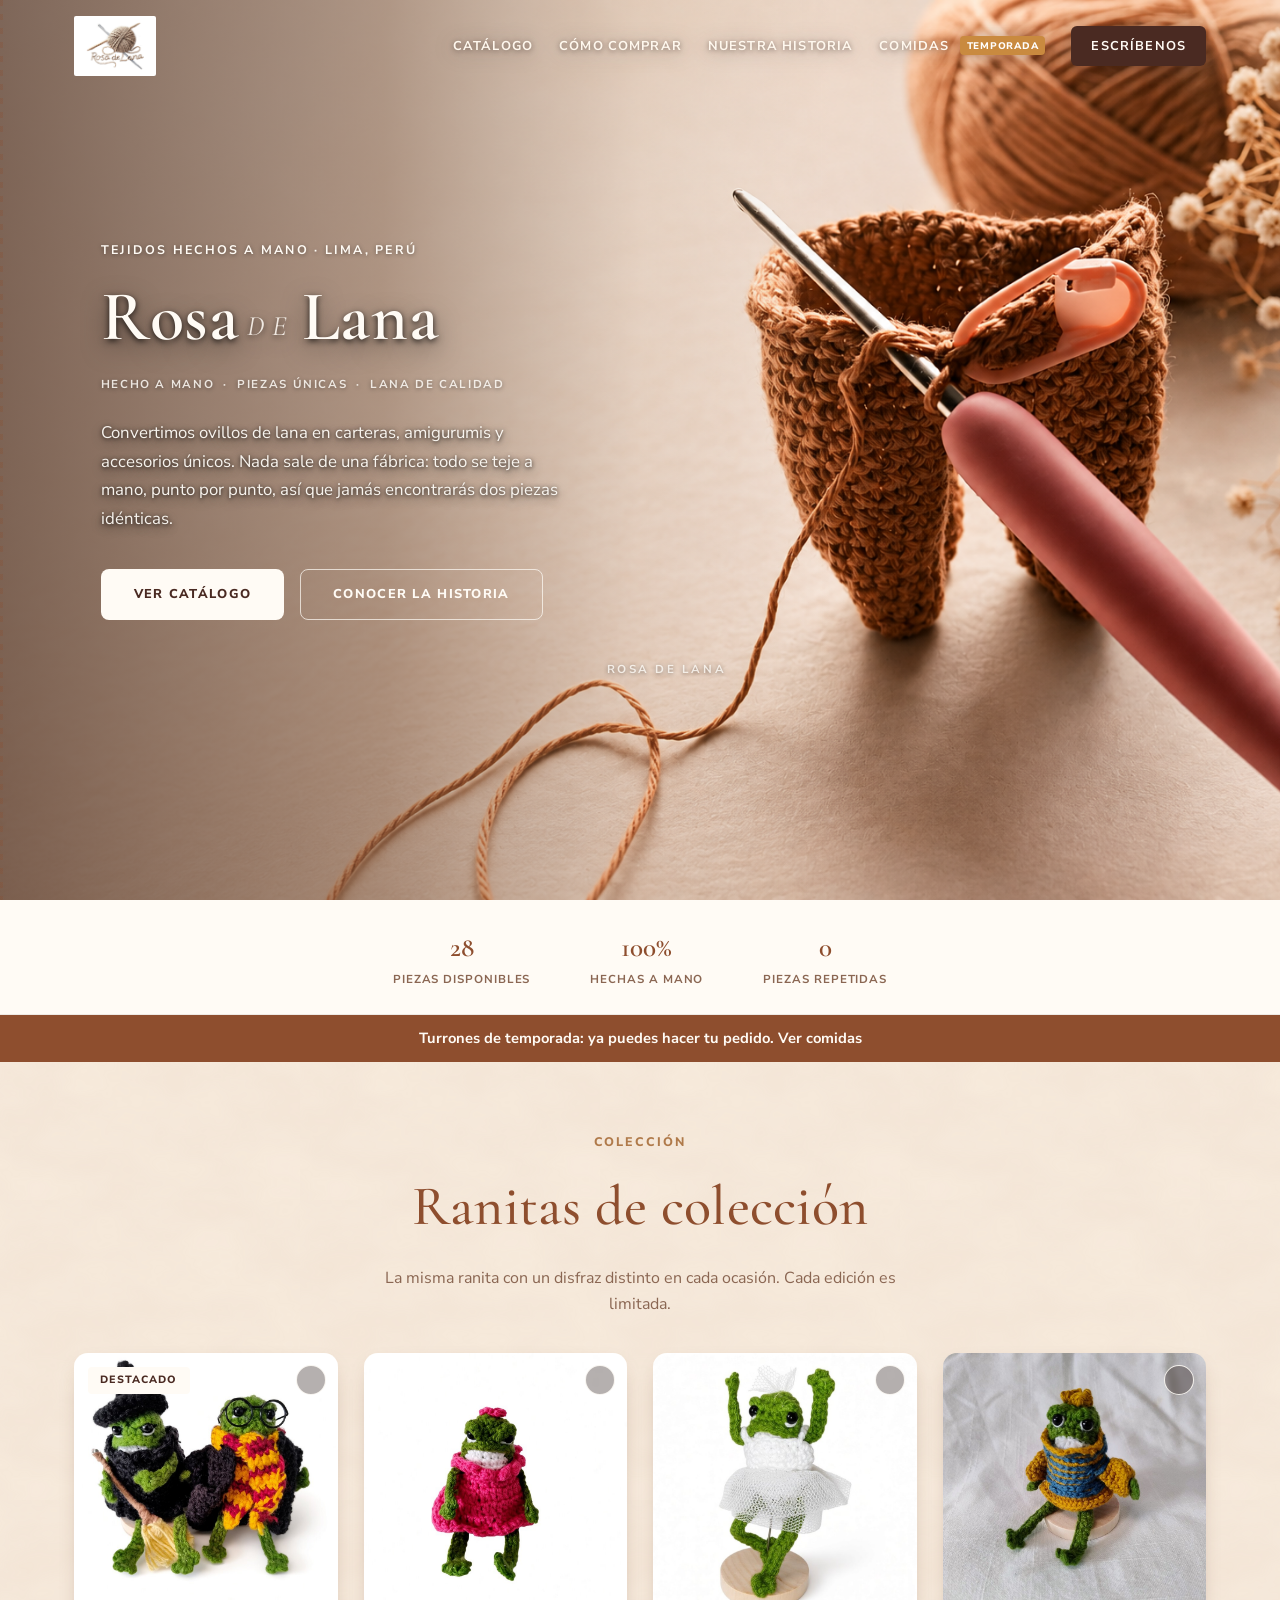
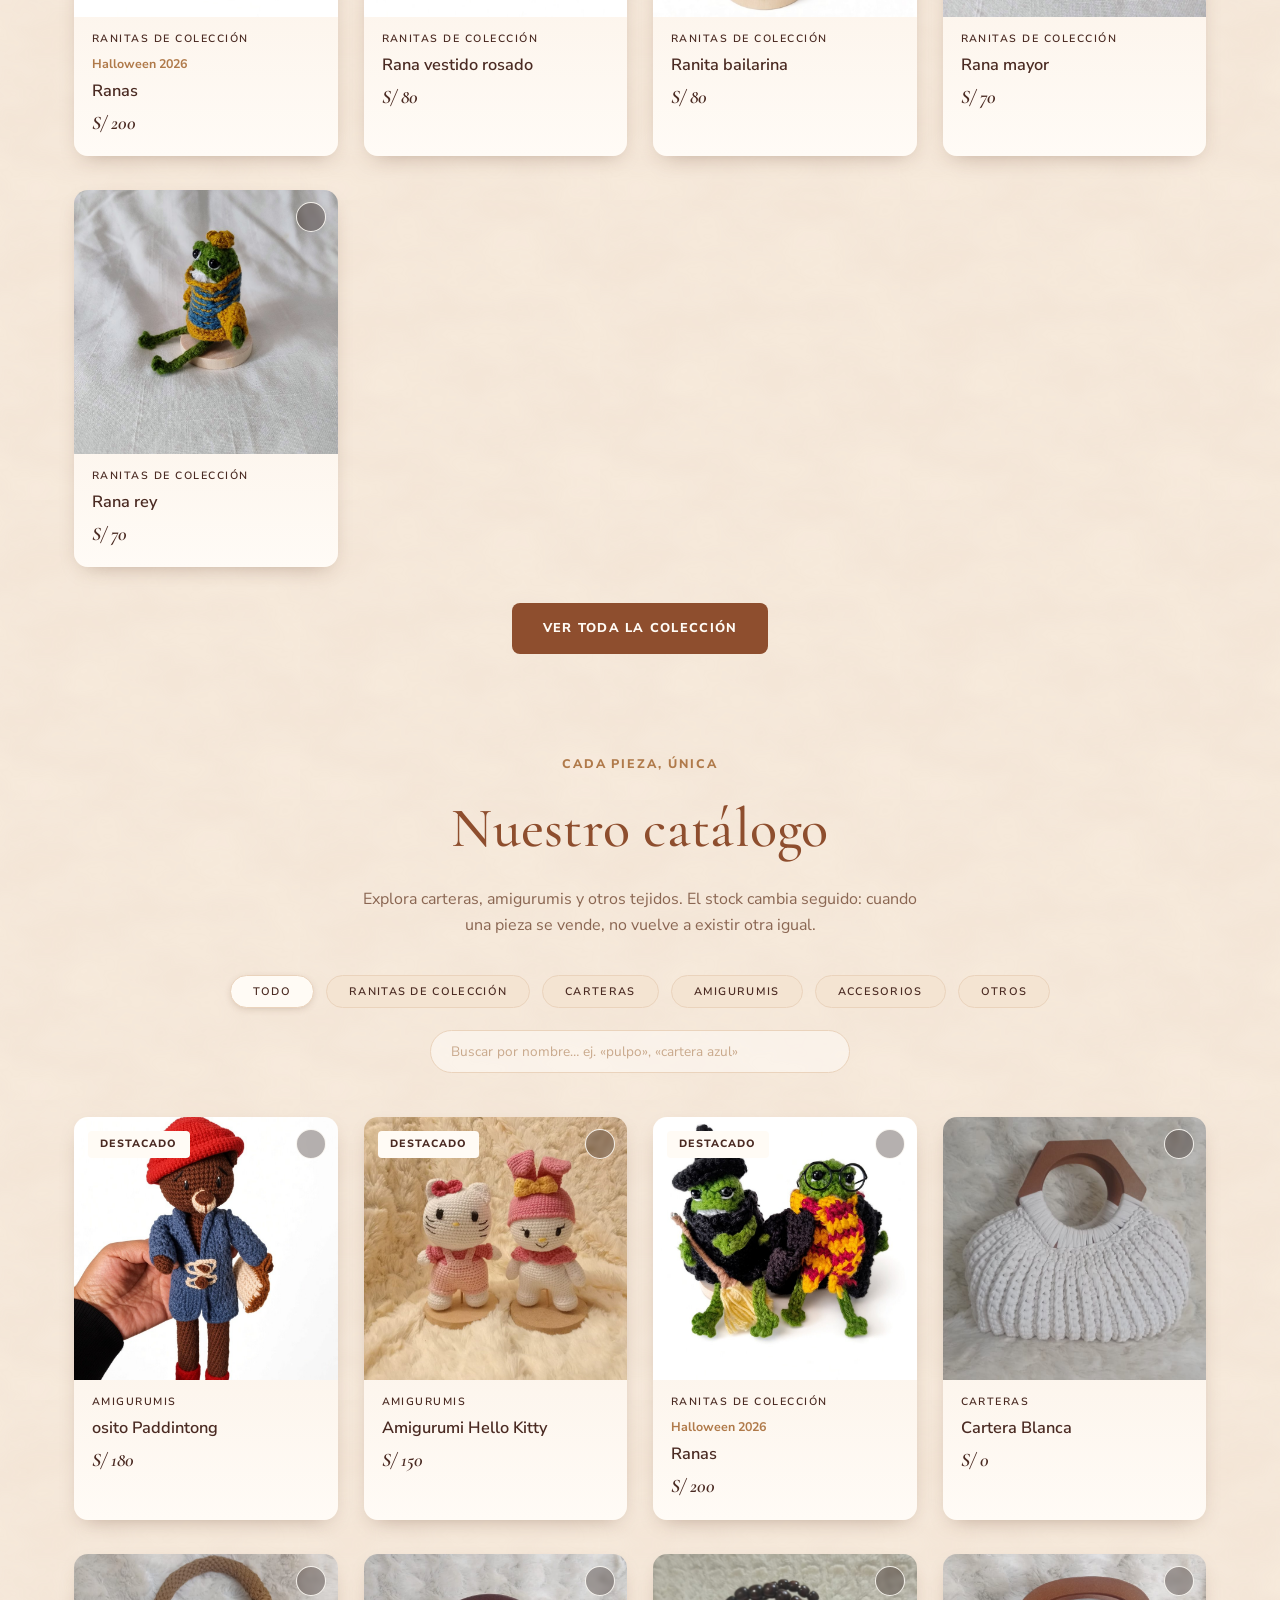
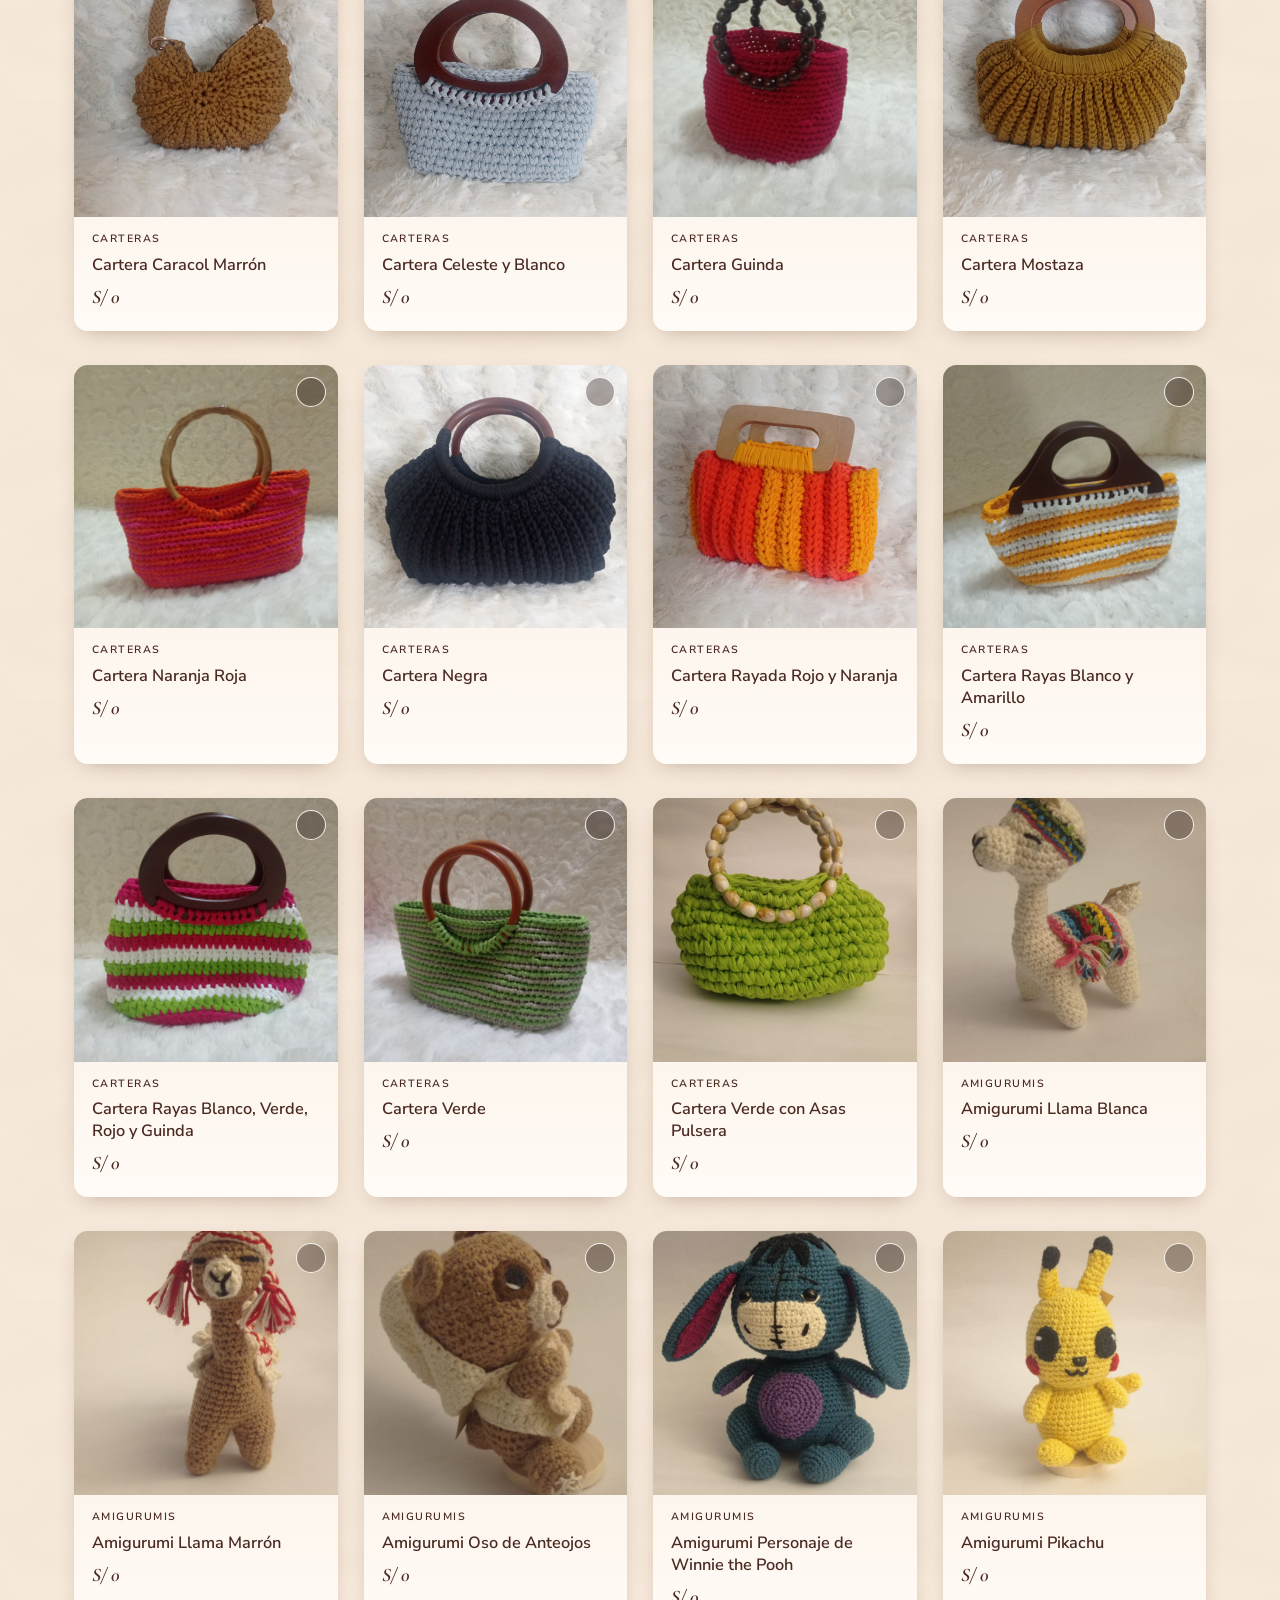
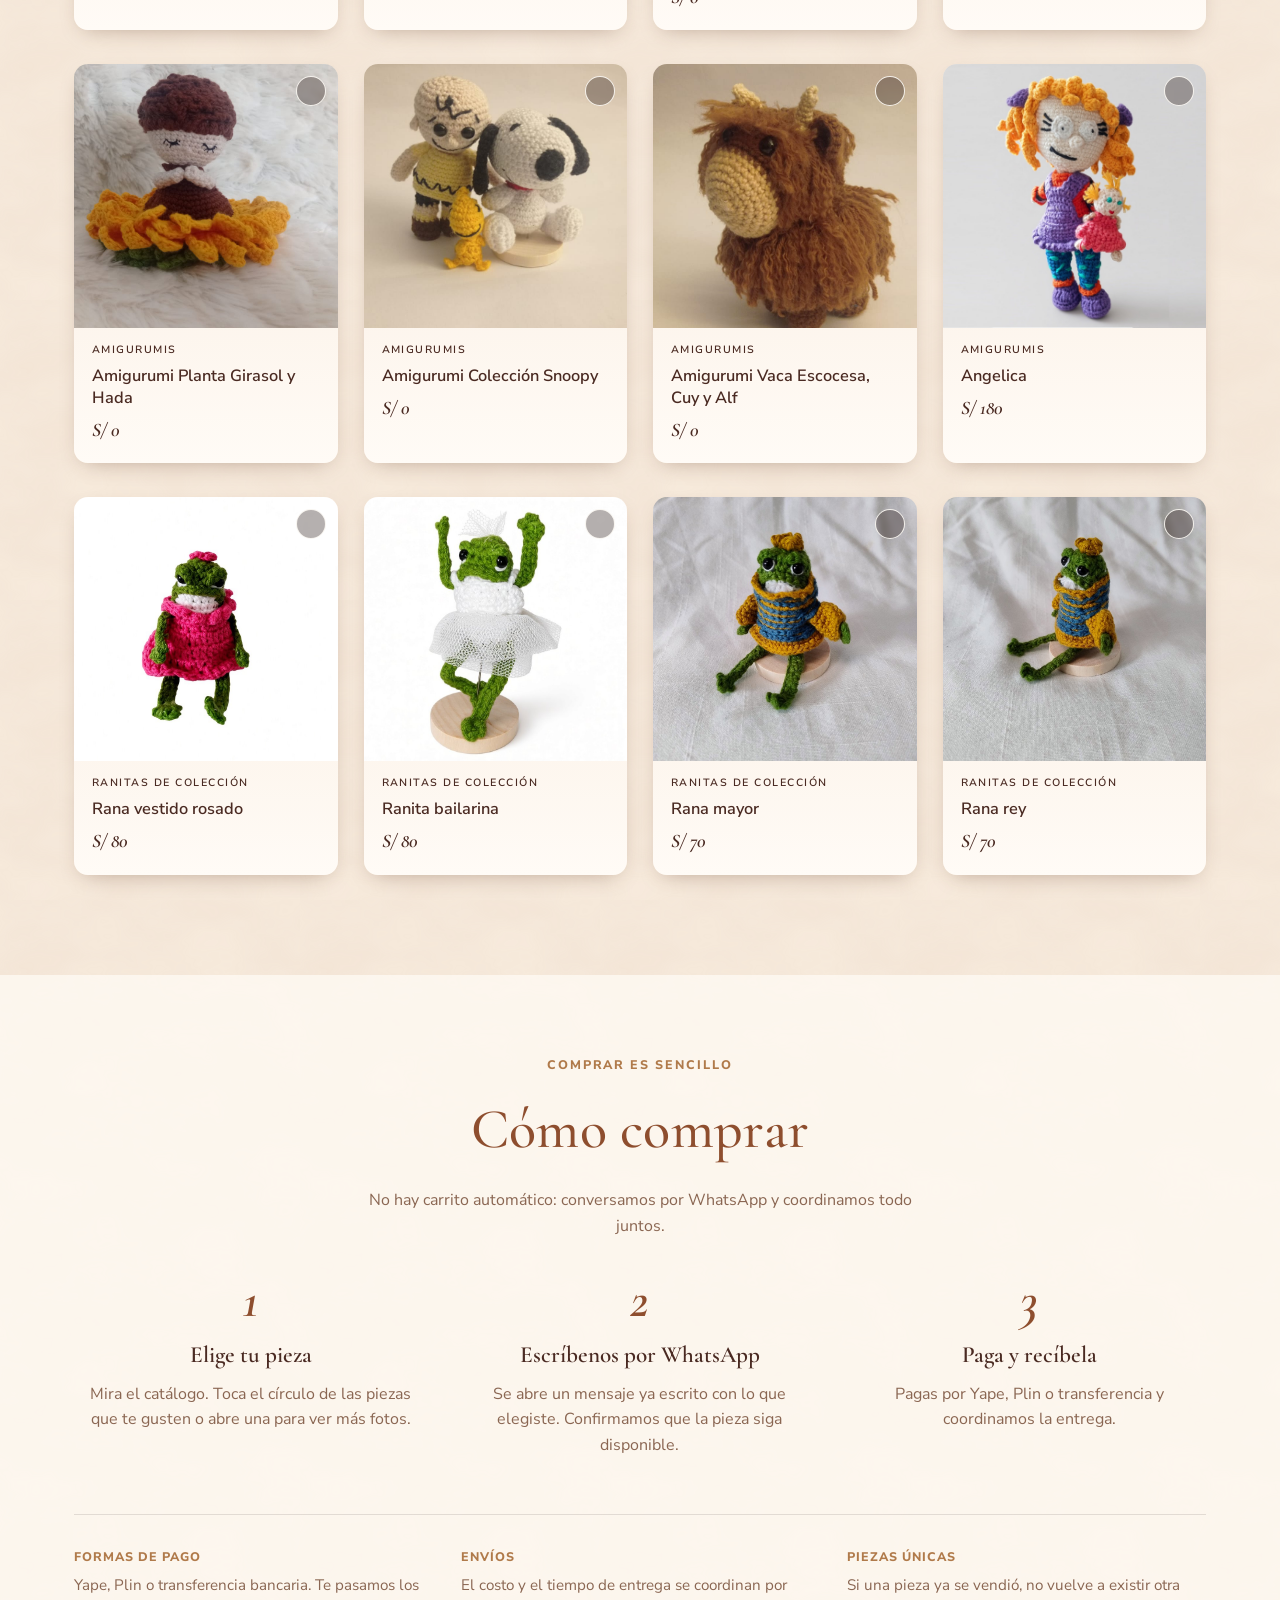
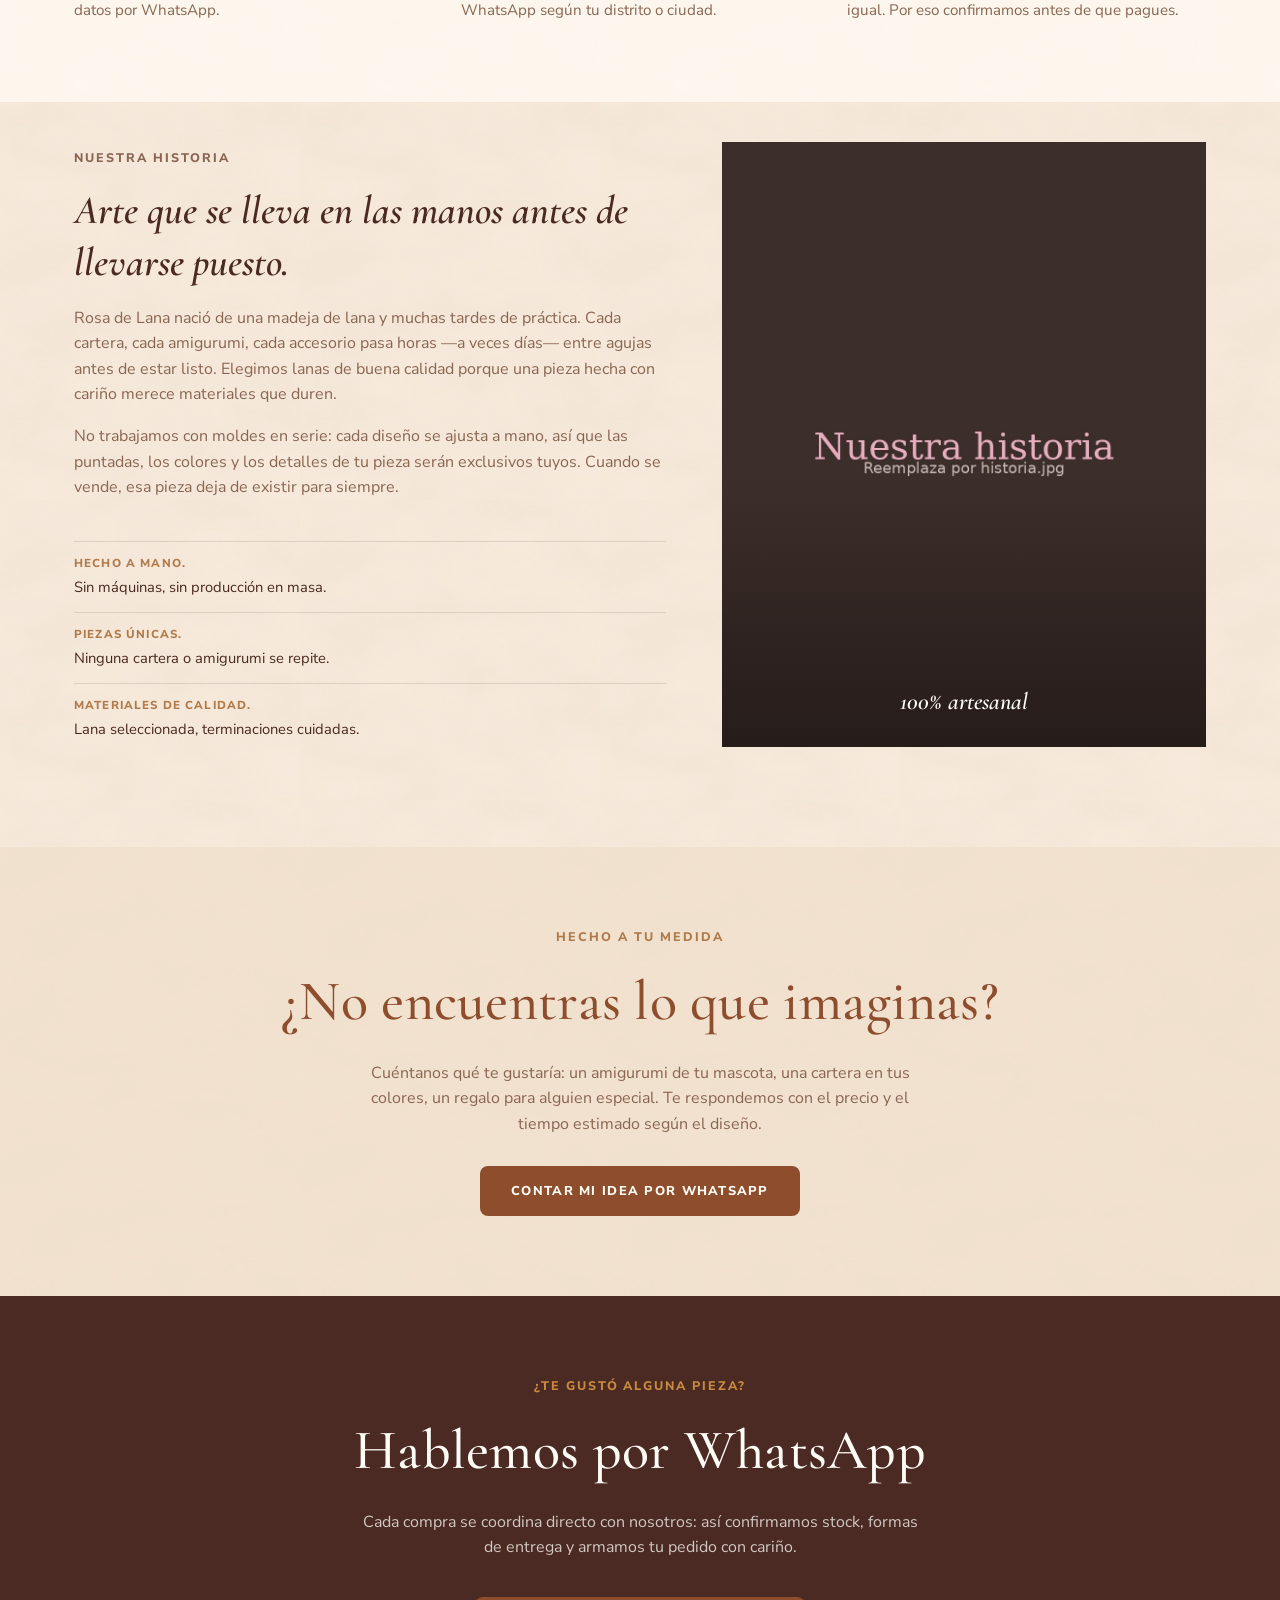
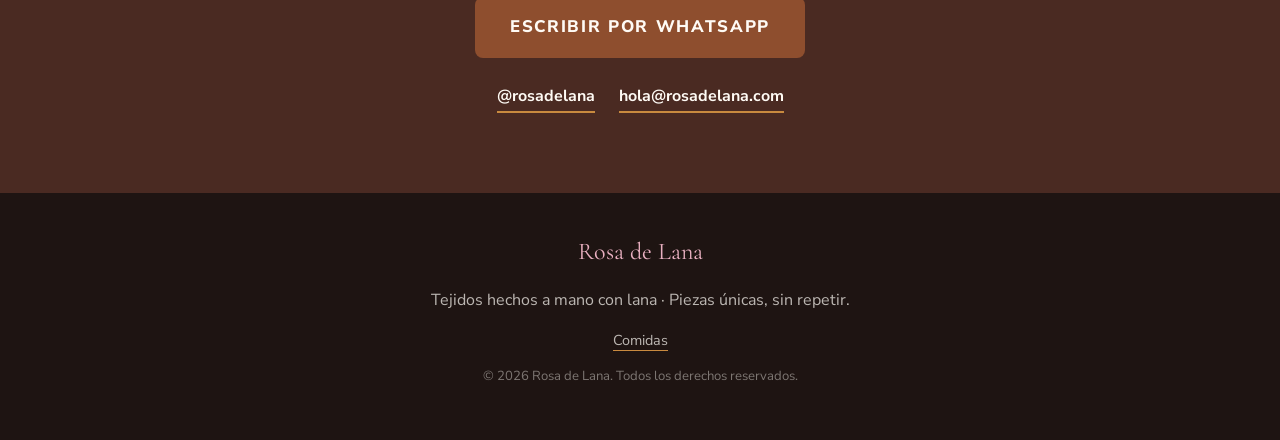
==== commit e7ce6642: "Add files via upload" ====
--- a/index.html
+++ b/index.html
@@ -277,7 +277,7 @@
   </div>
 </div>
 
-<script src="productos.js?v=8"></script>
-<script src="main.js?v=8"></script>
+<script src="productos.js?v=9"></script>
+<script src="main.js?v=9"></script>
 </body>
 </html>
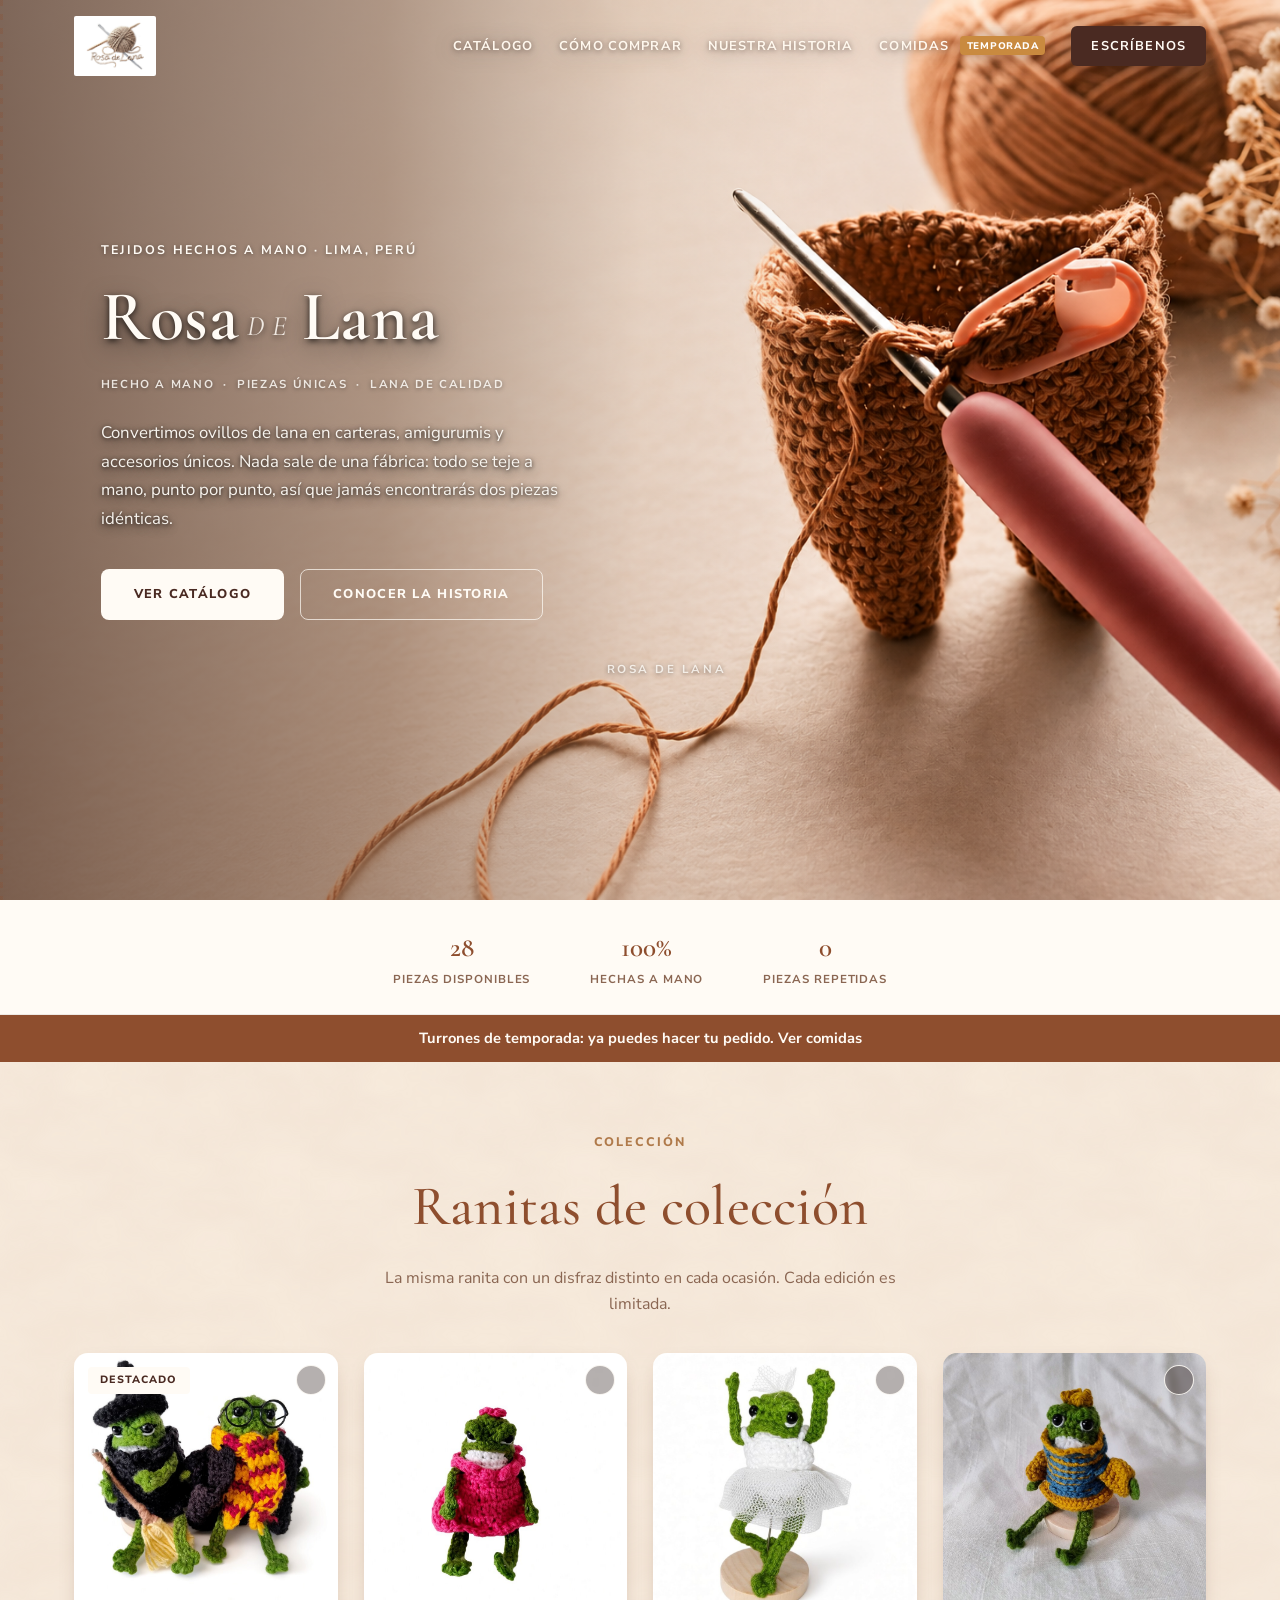
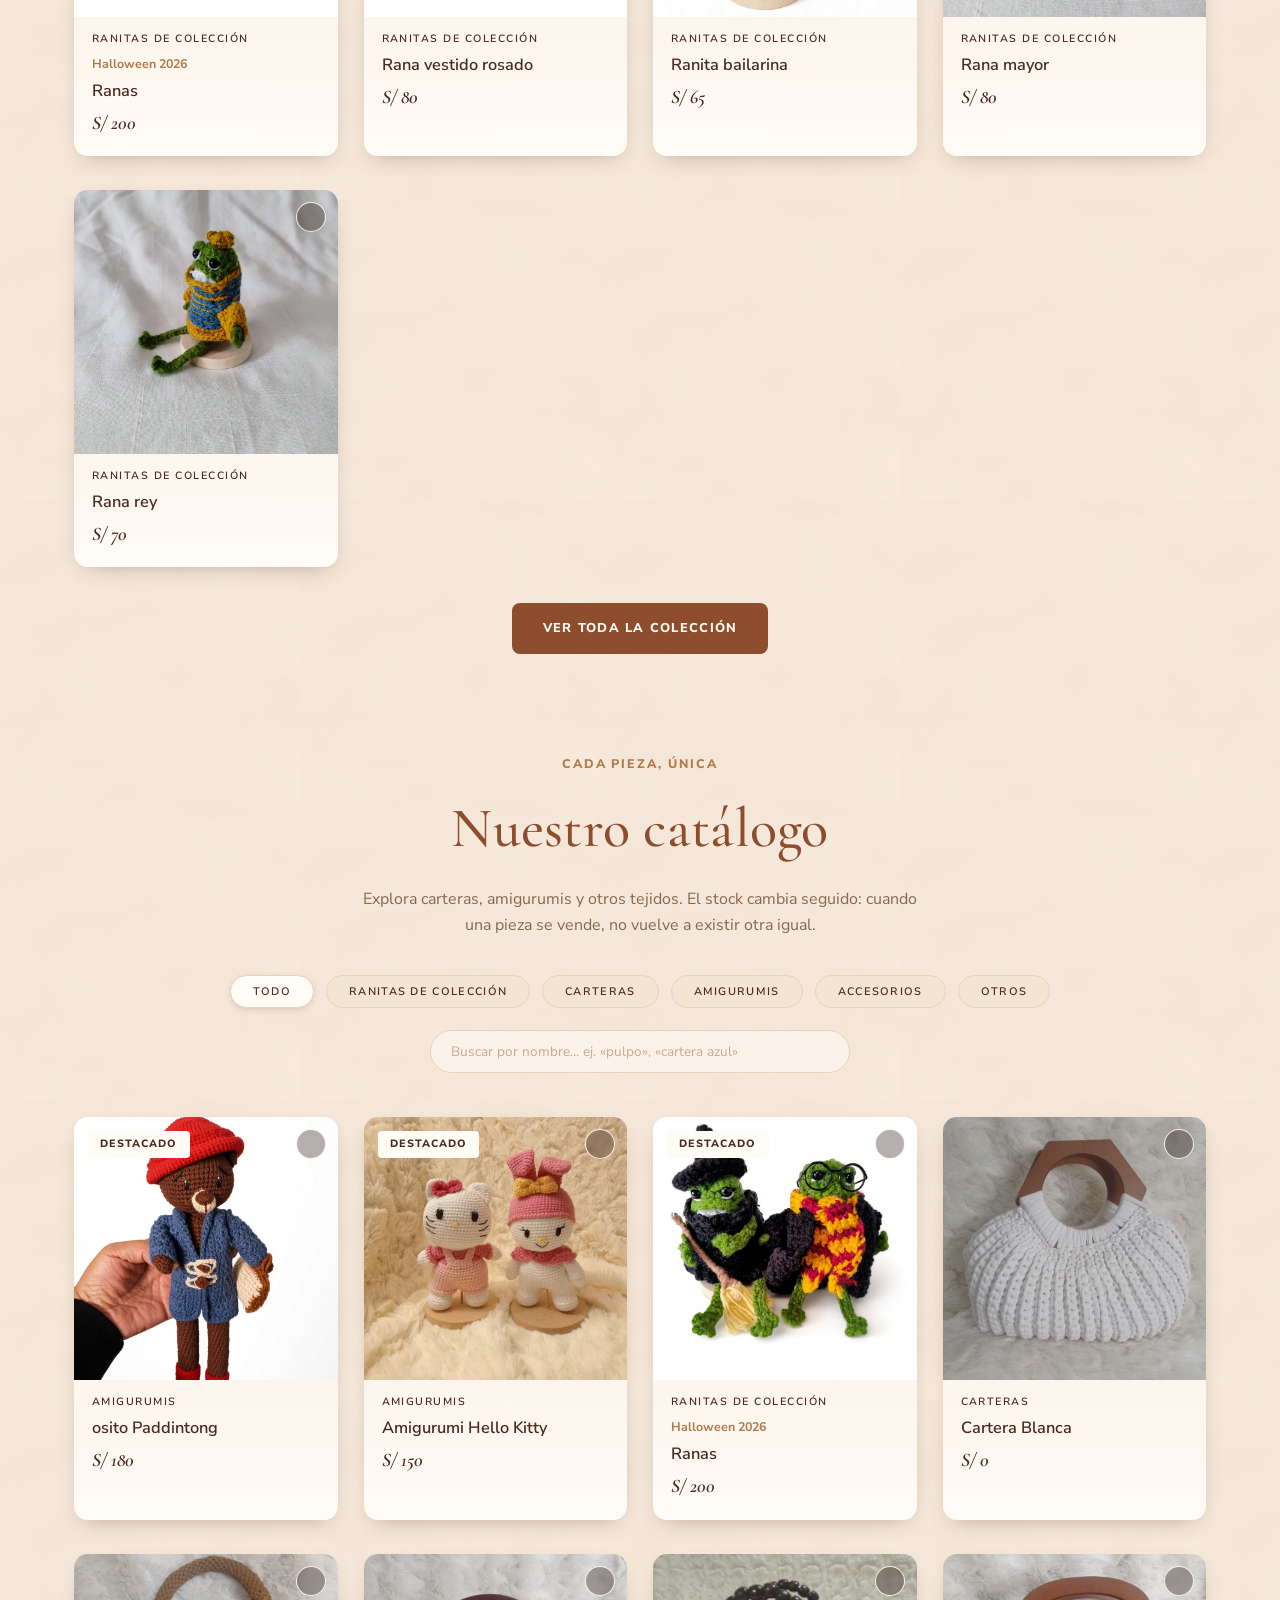
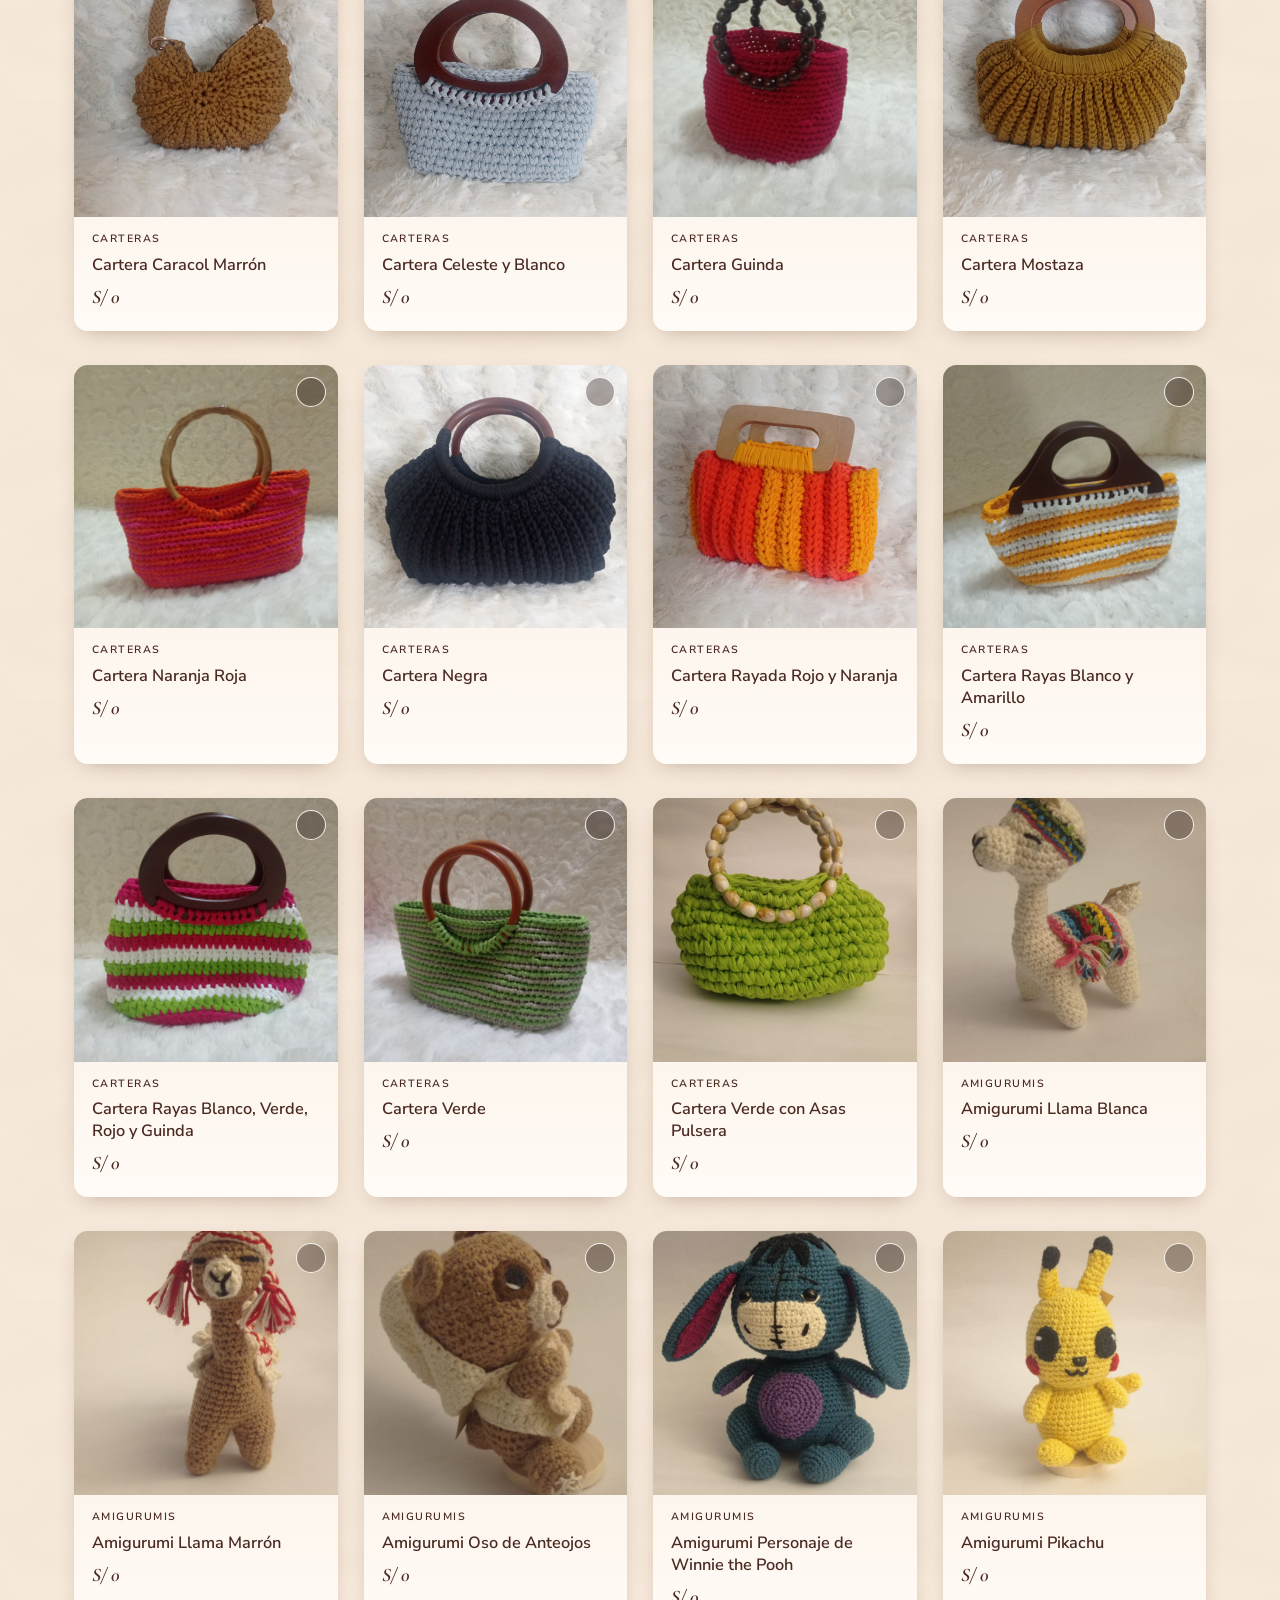
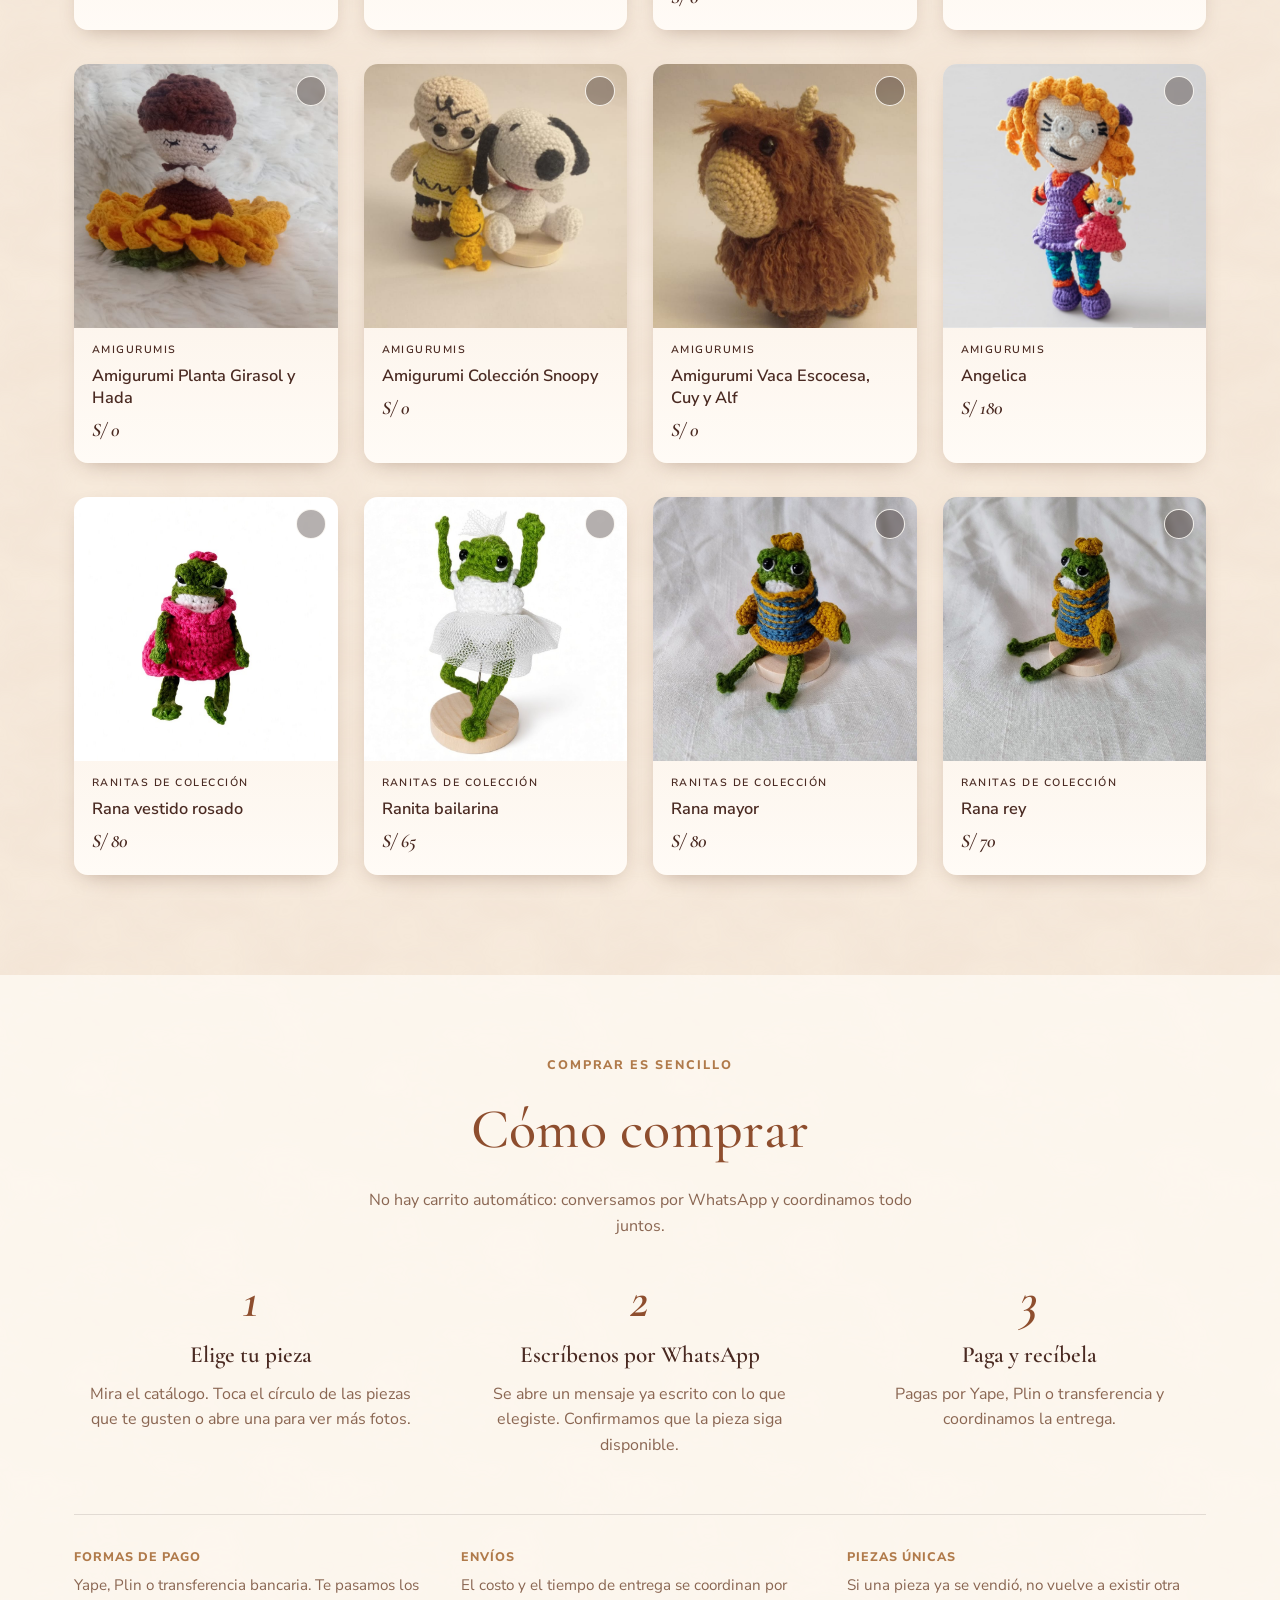
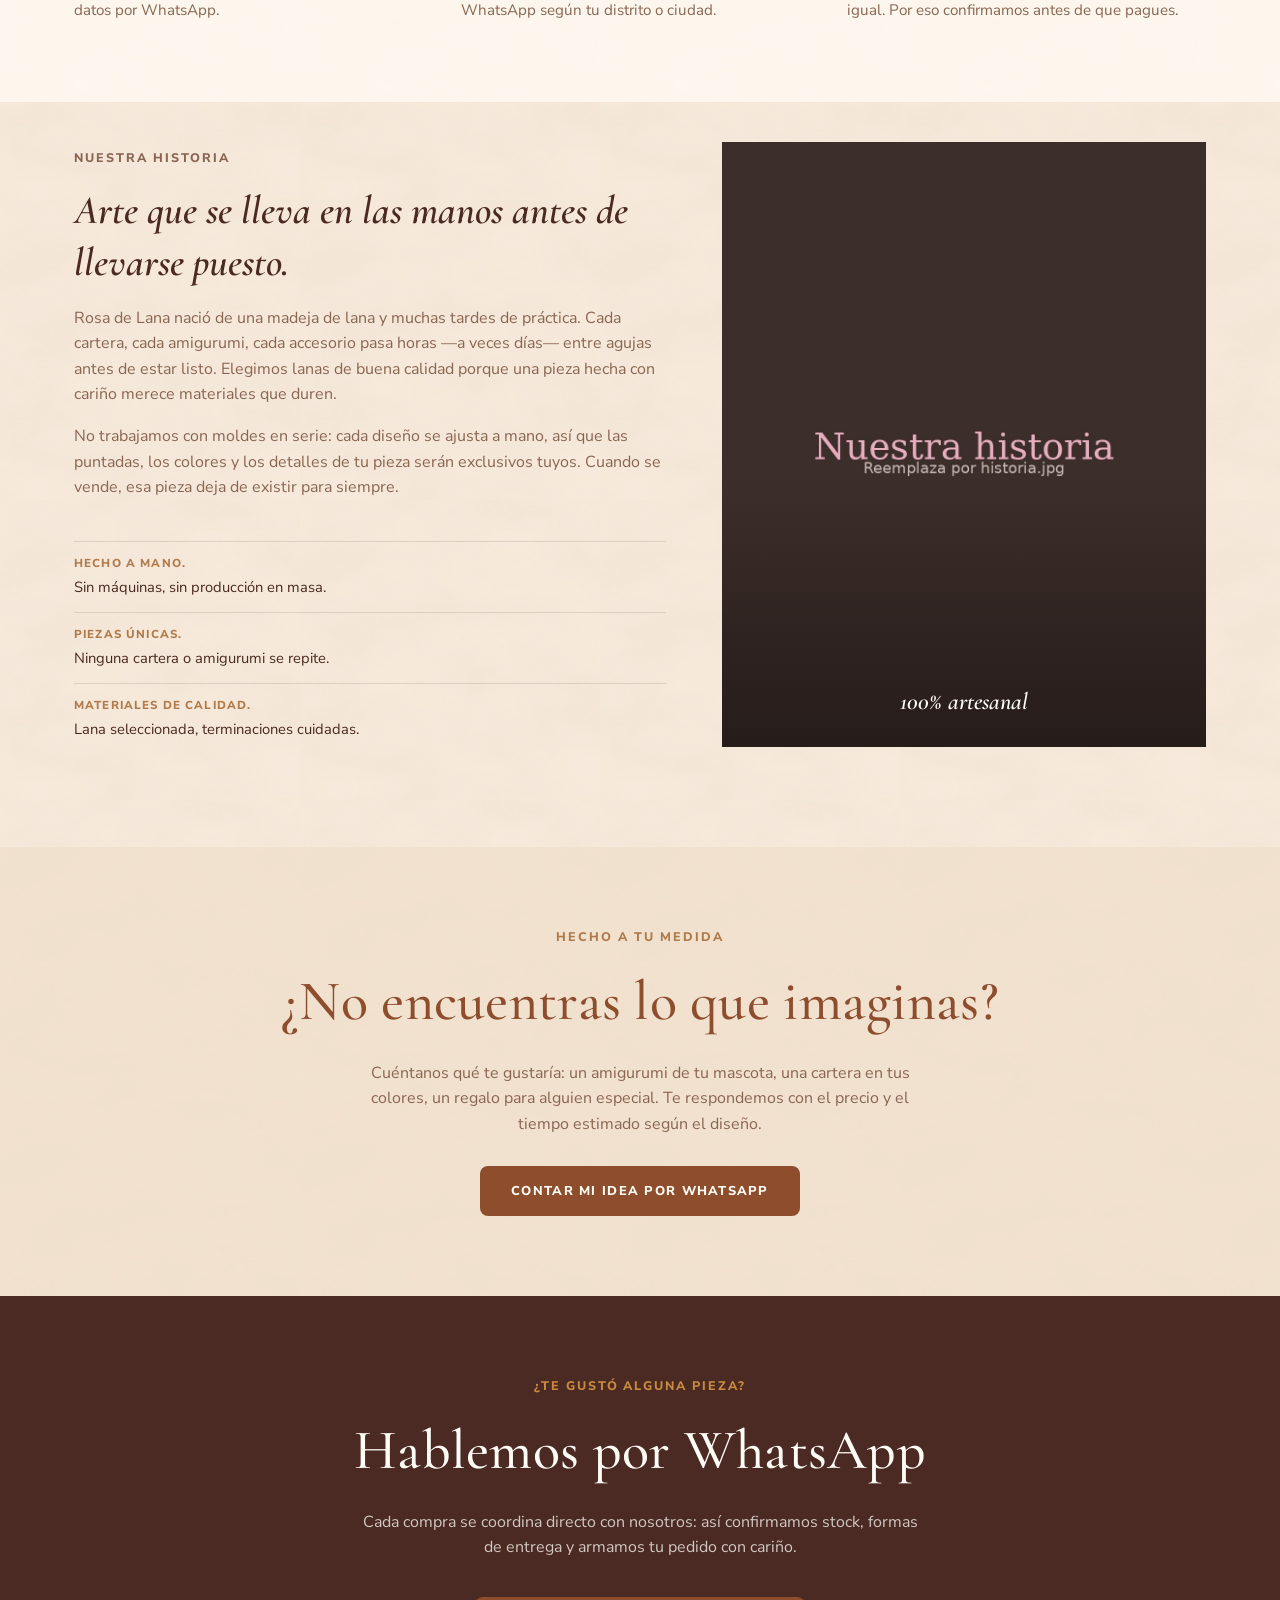
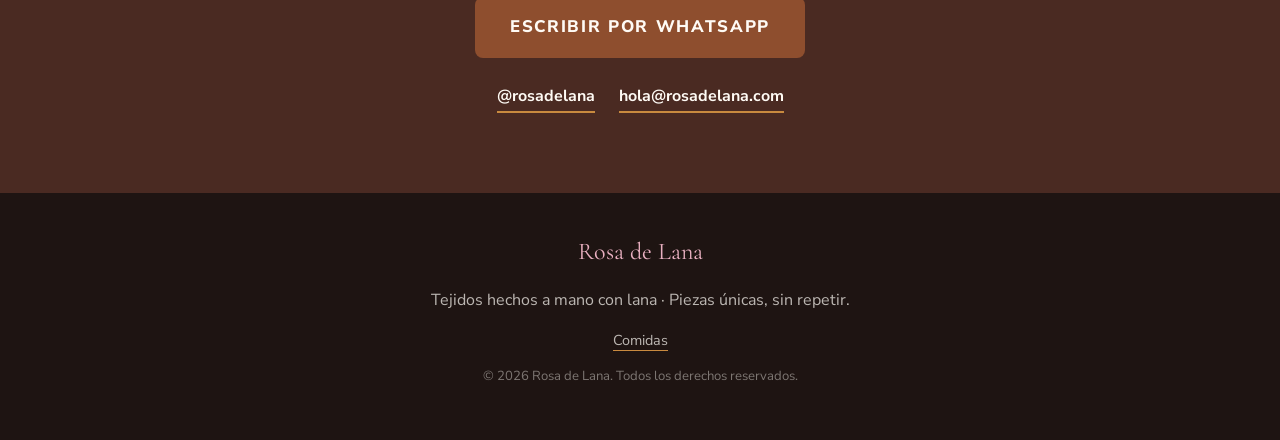
==== commit 6c72bef1: "Update main.js script version to 11" ====
--- a/index.html
+++ b/index.html
@@ -20,7 +20,7 @@
 <link rel="preconnect" href="https://fonts.gstatic.com" crossorigin>
 <link href="https://fonts.googleapis.com/css2?family=Cormorant+Garamond:ital,wght@0,400;0,500;0,600;0,700;1,500;1,600&family=Nunito+Sans:ital,wght@0,400;0,600;0,700;0,800;1,600&display=swap" rel="stylesheet">
 
-<link rel="stylesheet" href="styles.css?v=9">
+<link rel="stylesheet" href="styles.css?v=10">
 <link rel="icon" href="data:image/svg+xml,<svg xmlns=%22http://www.w3.org/2000/svg%22 viewBox=%220 0 100 100%22><text y=%22.9em%22 font-size=%2290%22>🧶</text></svg>">
 </head>
 <body>
@@ -278,6 +278,6 @@
 </div>
 
 <script src="productos.js?v=9"></script>
-<script src="main.js?v=9"></script>
+<script src="main.js?v=11"></script>
 </body>
 </html>
--- a/styles.css
+++ b/styles.css
@@ -1180,3 +1180,27 @@
 .modal-edicion { font-size: 0.85rem; font-weight: 700; color: #B07A4A; margin: -2px 0 10px; }
 .modal-edicion[hidden] { display: none; }
 @media (max-width: 640px) { .tarjeta-edicion { padding: 0 12px; font-size: 0.72rem; } }
+
+
+/* --- Zoom de la foto en el detalle --- */
+.modal-imagen-principal { position: relative; cursor: zoom-in; touch-action: pan-y pinch-zoom; }
+.modal-imagen-principal.con-zoom { cursor: zoom-out; touch-action: none; }
+.modal-imagen-principal img {
+  transform-origin: center;
+  transition: transform 0.2s ease-out;
+  user-select: none;
+  -webkit-user-drag: none;
+}
+.modal-imagen-principal.arrastrando img { transition: none; }
+.modal-imagen-principal::after {
+  content: "🔍 Acercar";
+  position: absolute; right: 10px; bottom: 10px;
+  padding: 5px 11px;
+  border-radius: 999px;
+  background: rgba(255, 252, 247, 0.9);
+  color: var(--cafe-suave);
+  font-size: 0.72rem; font-weight: 700; letter-spacing: 0.04em;
+  pointer-events: none;
+}
+.modal-imagen-principal.con-zoom::after { content: "Alejar"; }
+.modal-imagen-principal:focus-visible { outline: 2px solid var(--rosa-oscuro); outline-offset: -2px; }
